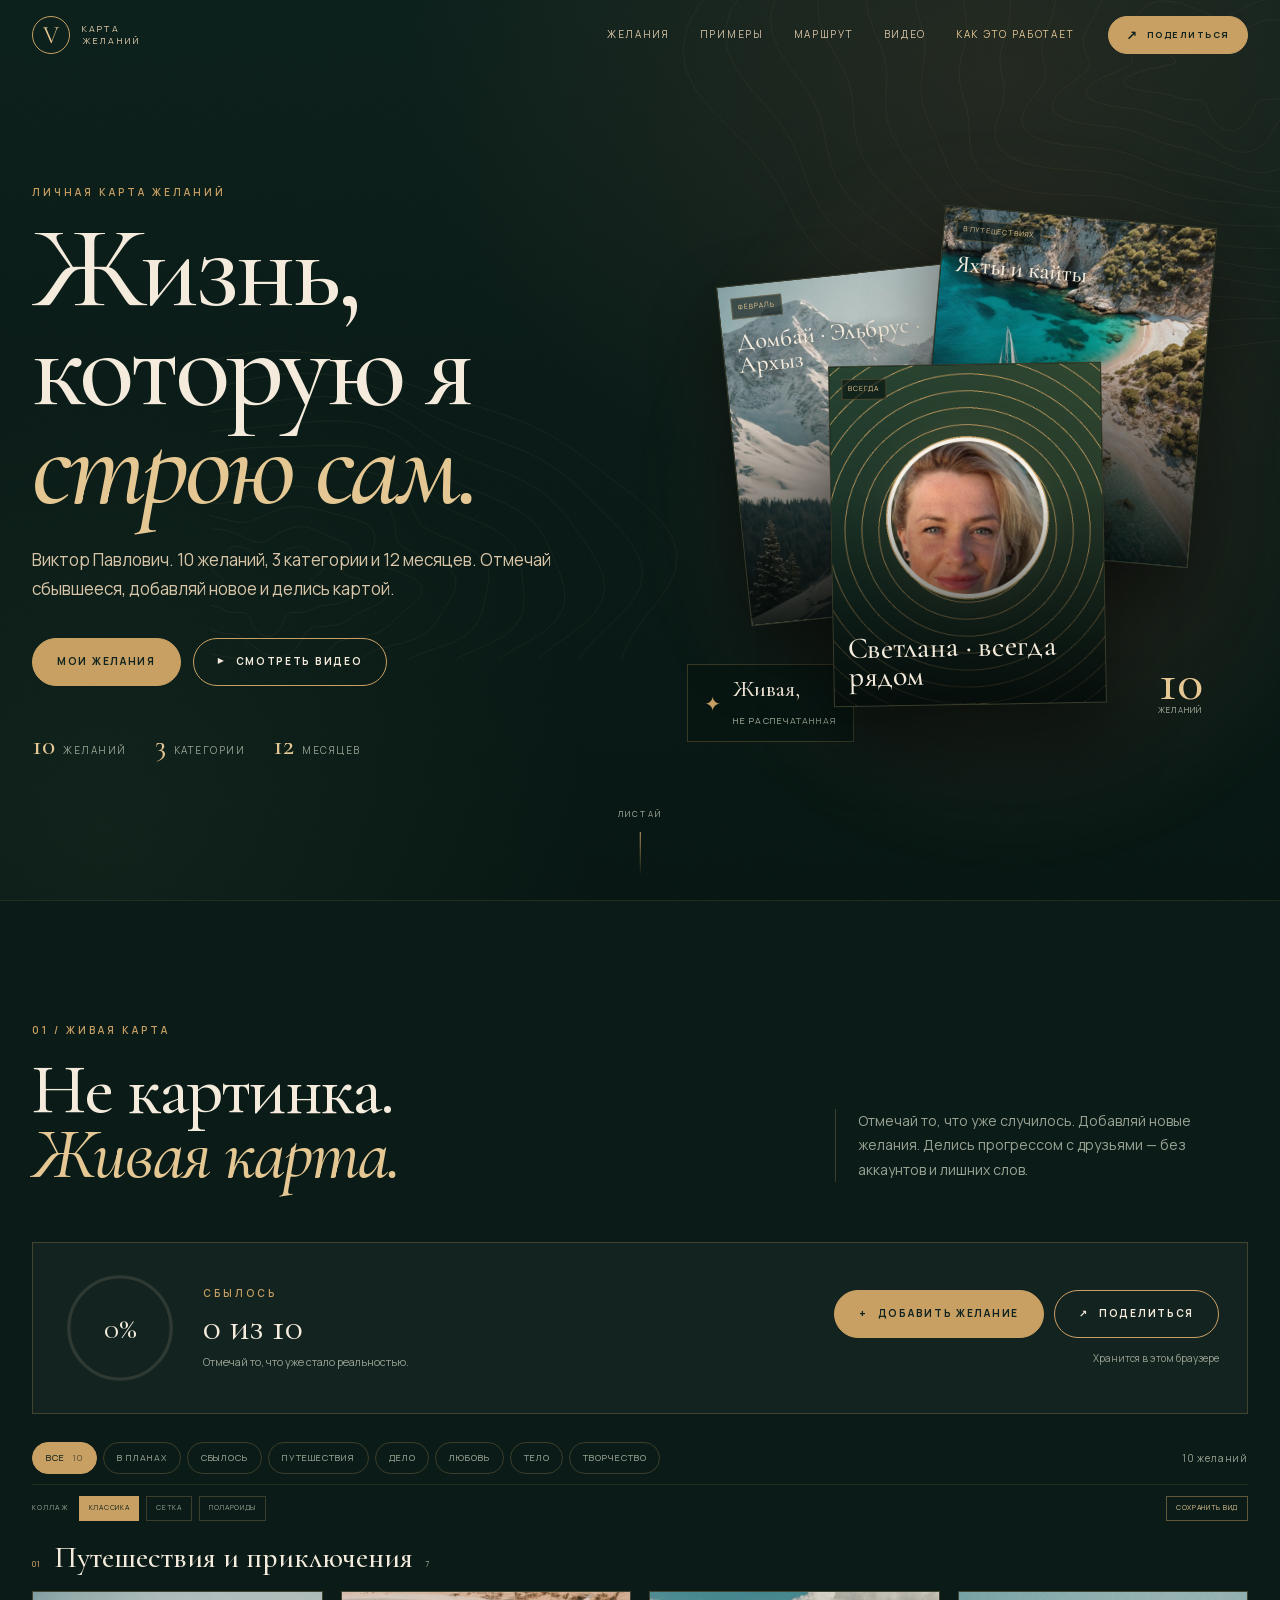
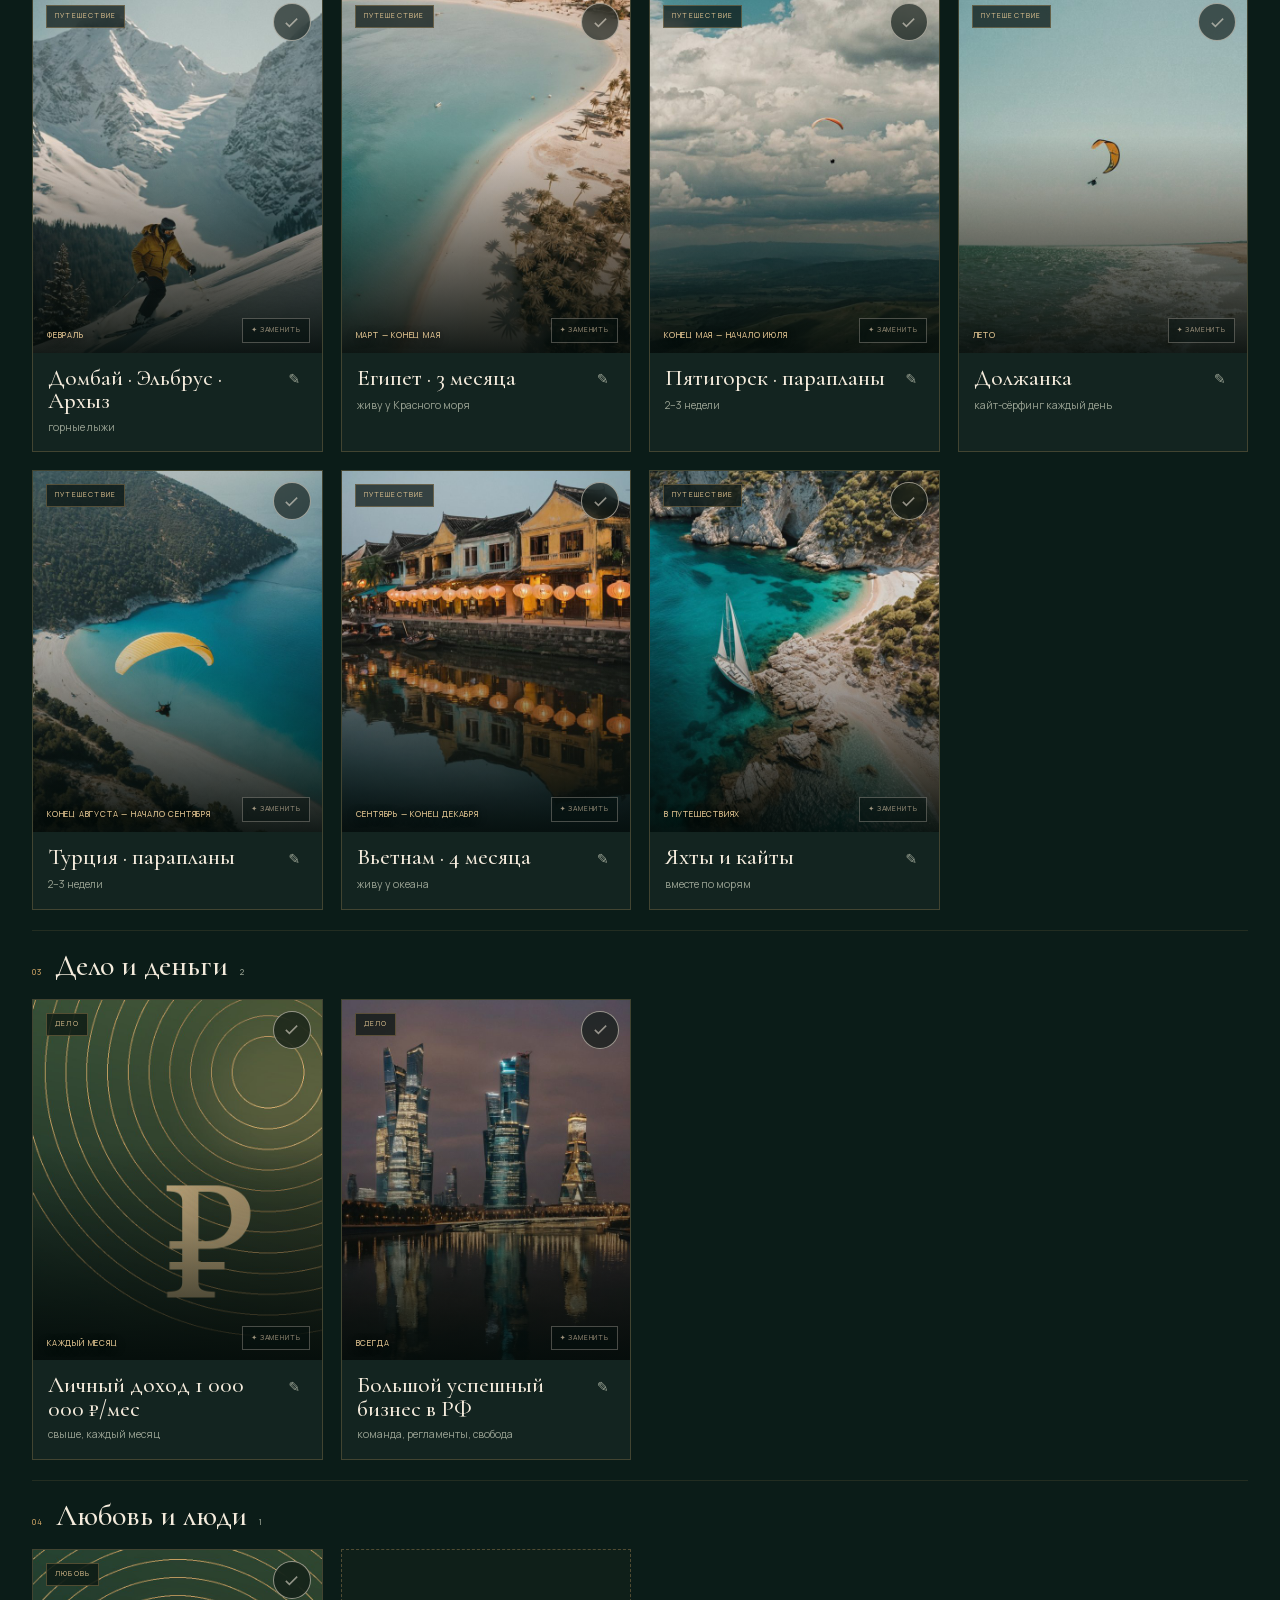
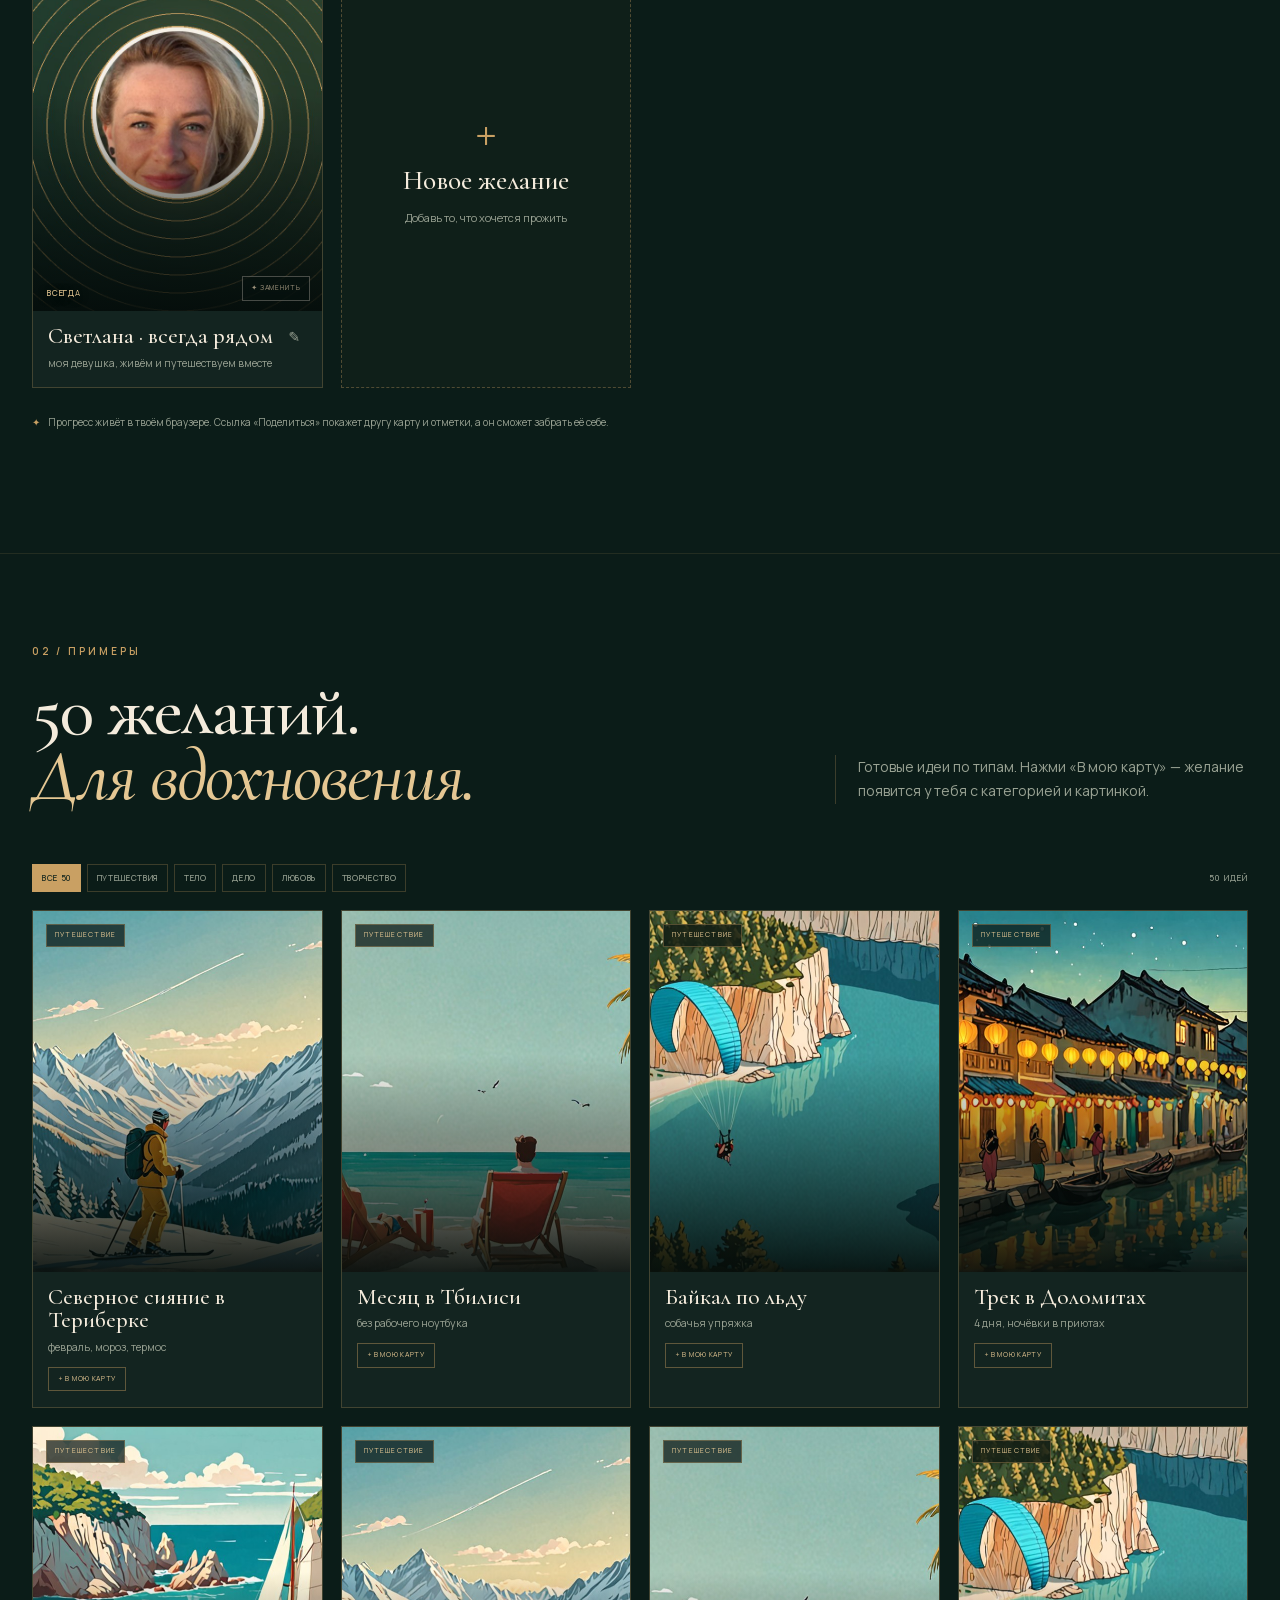
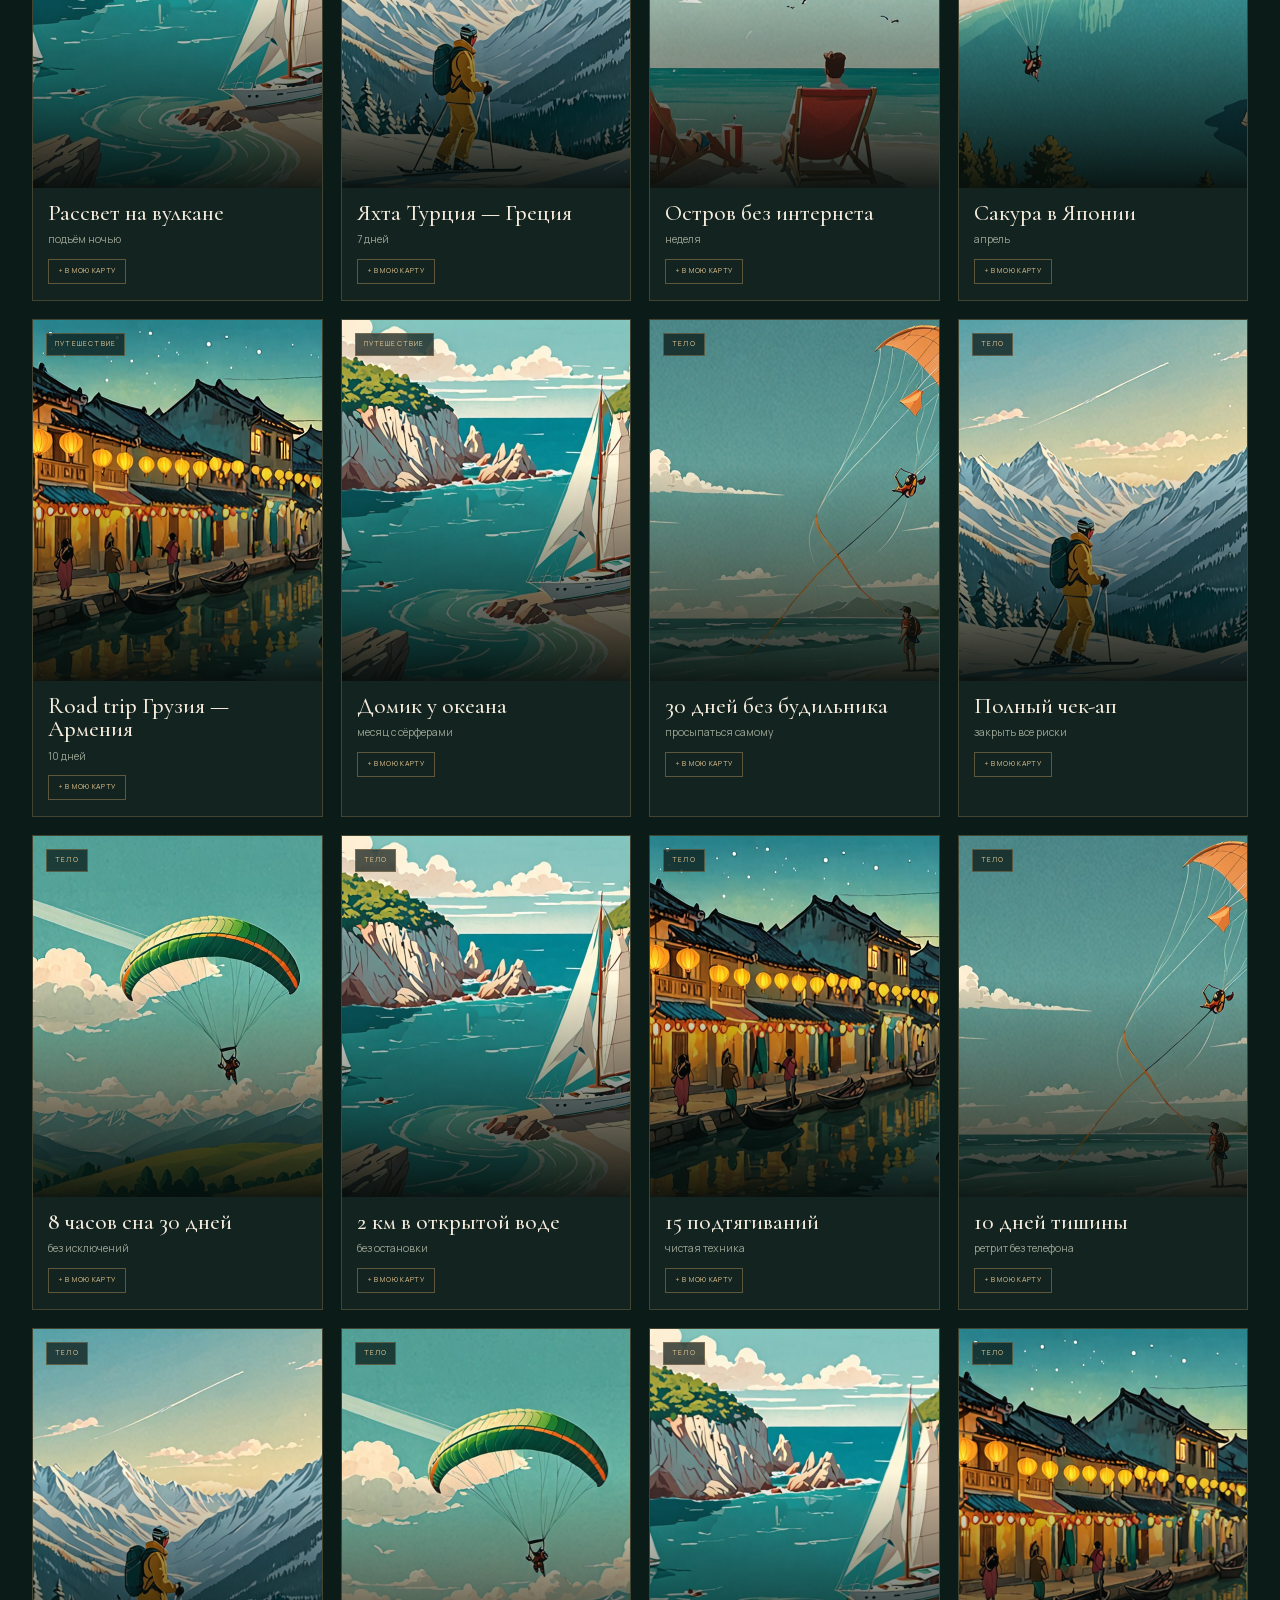
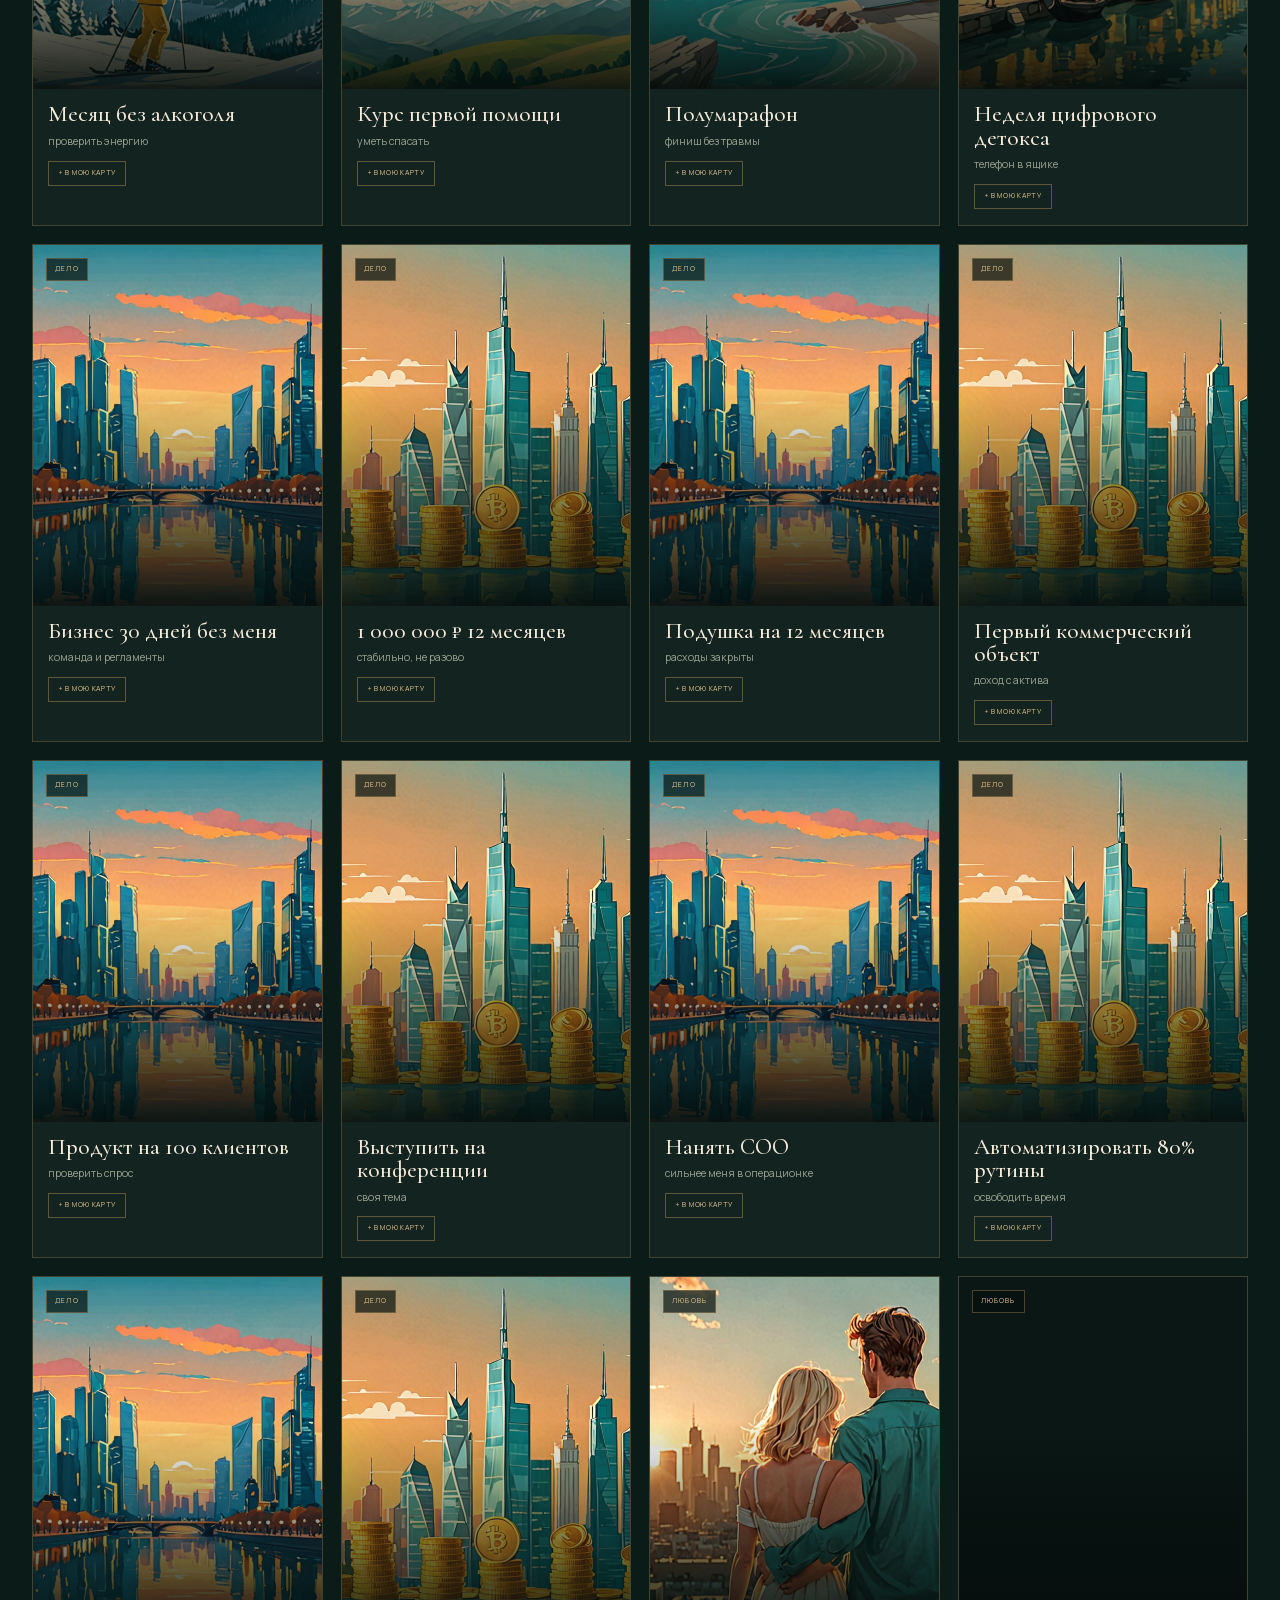
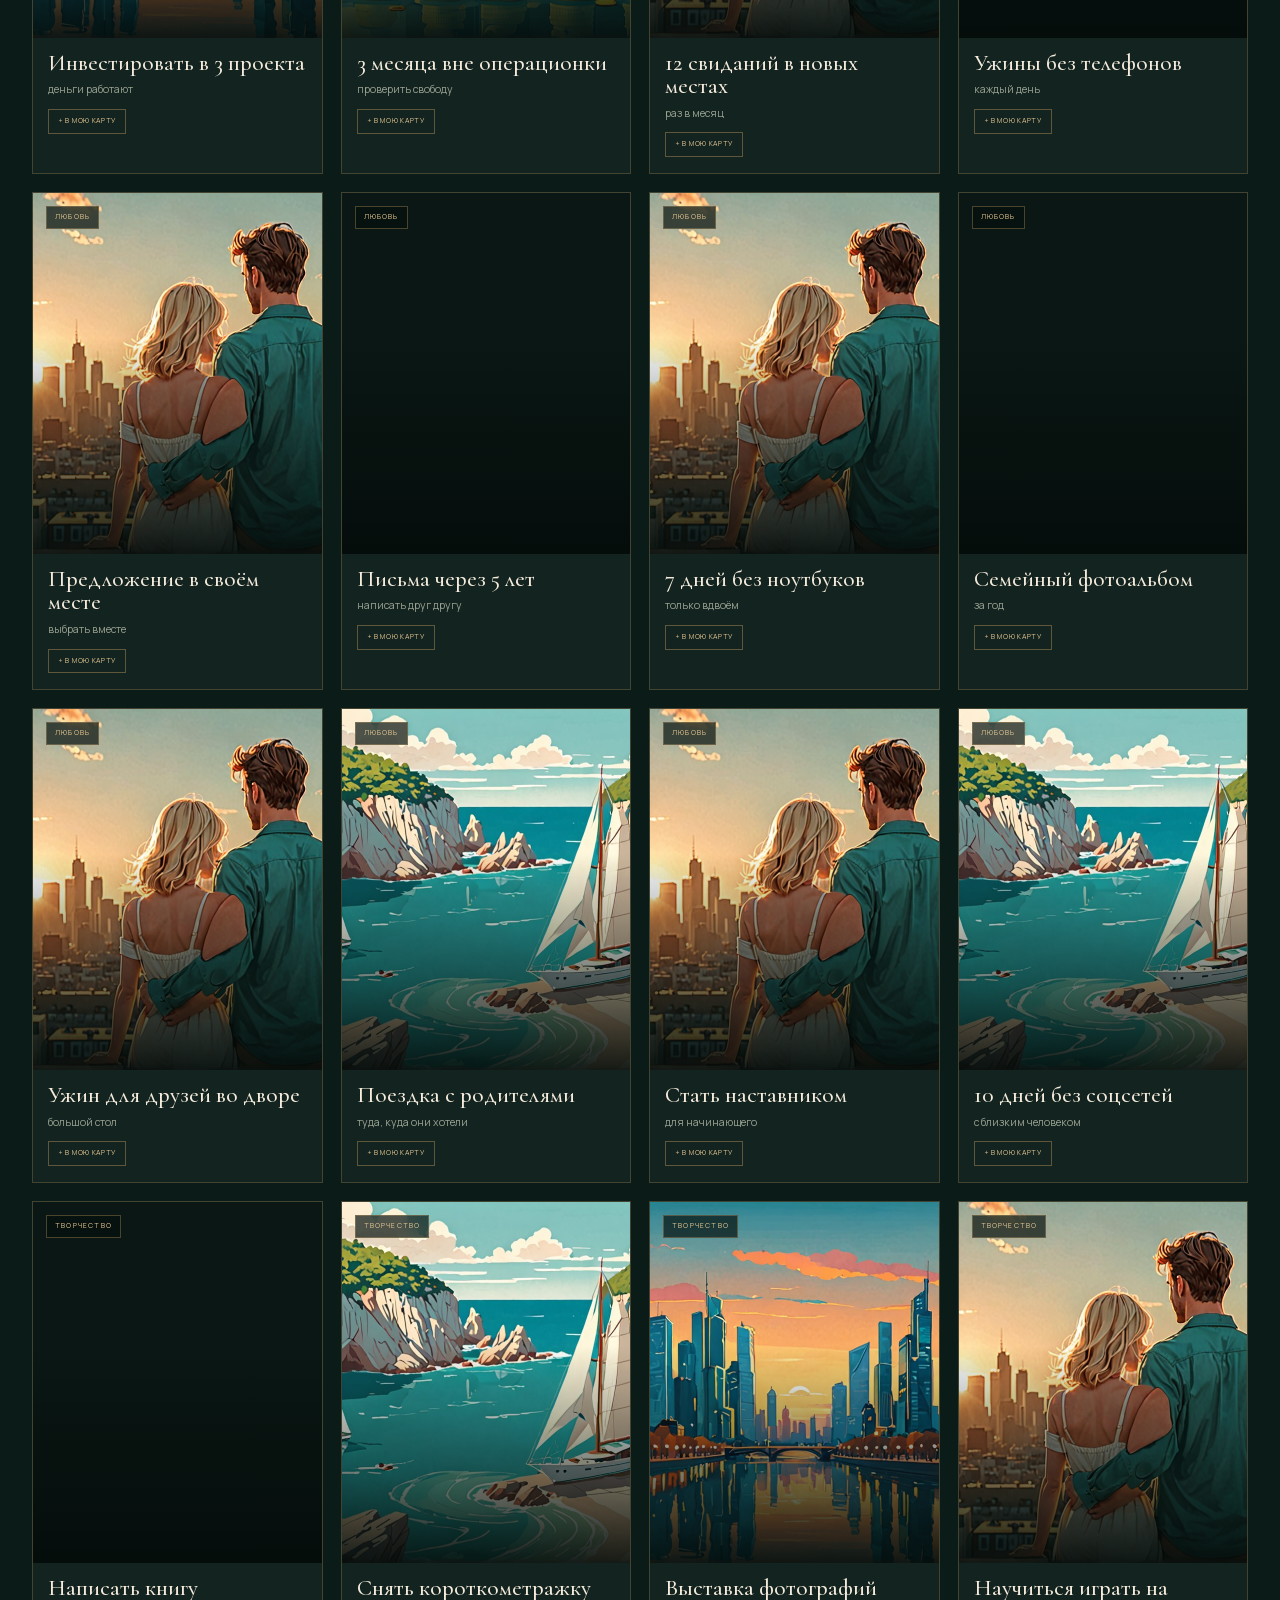
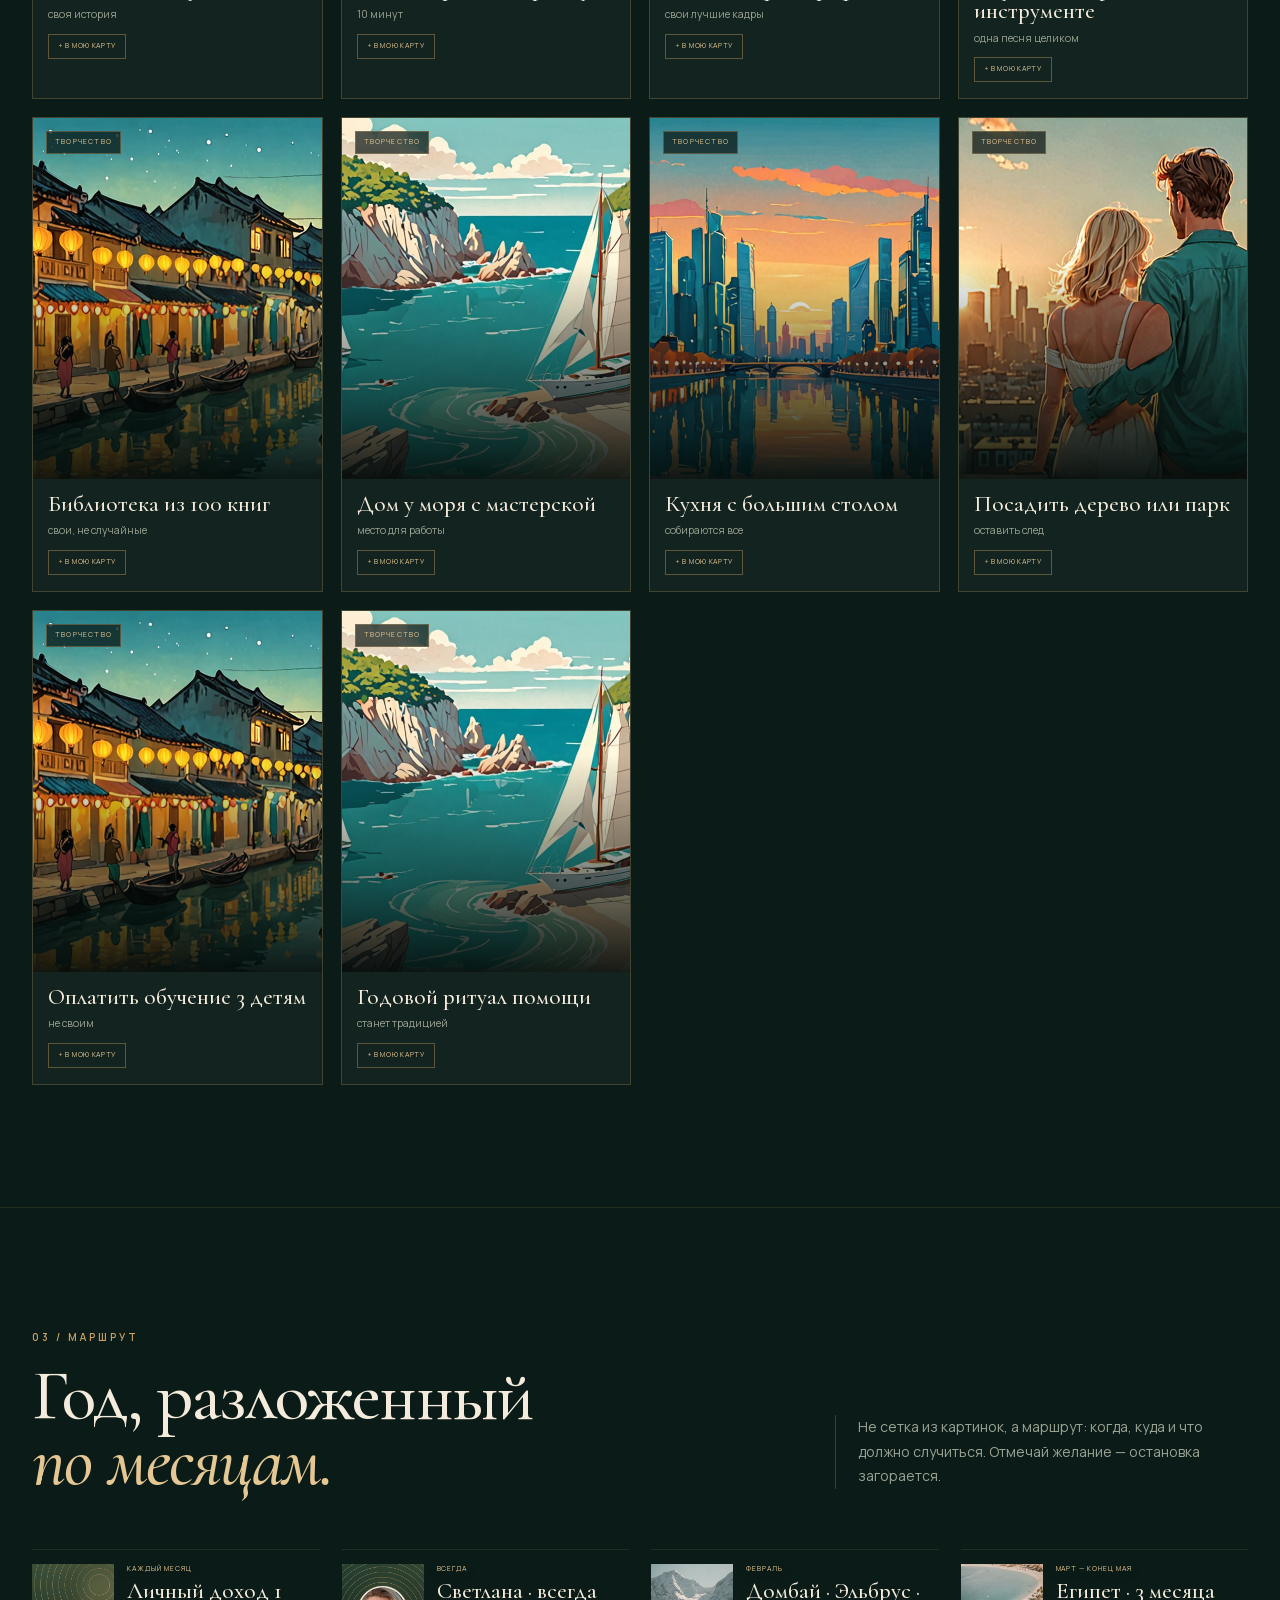
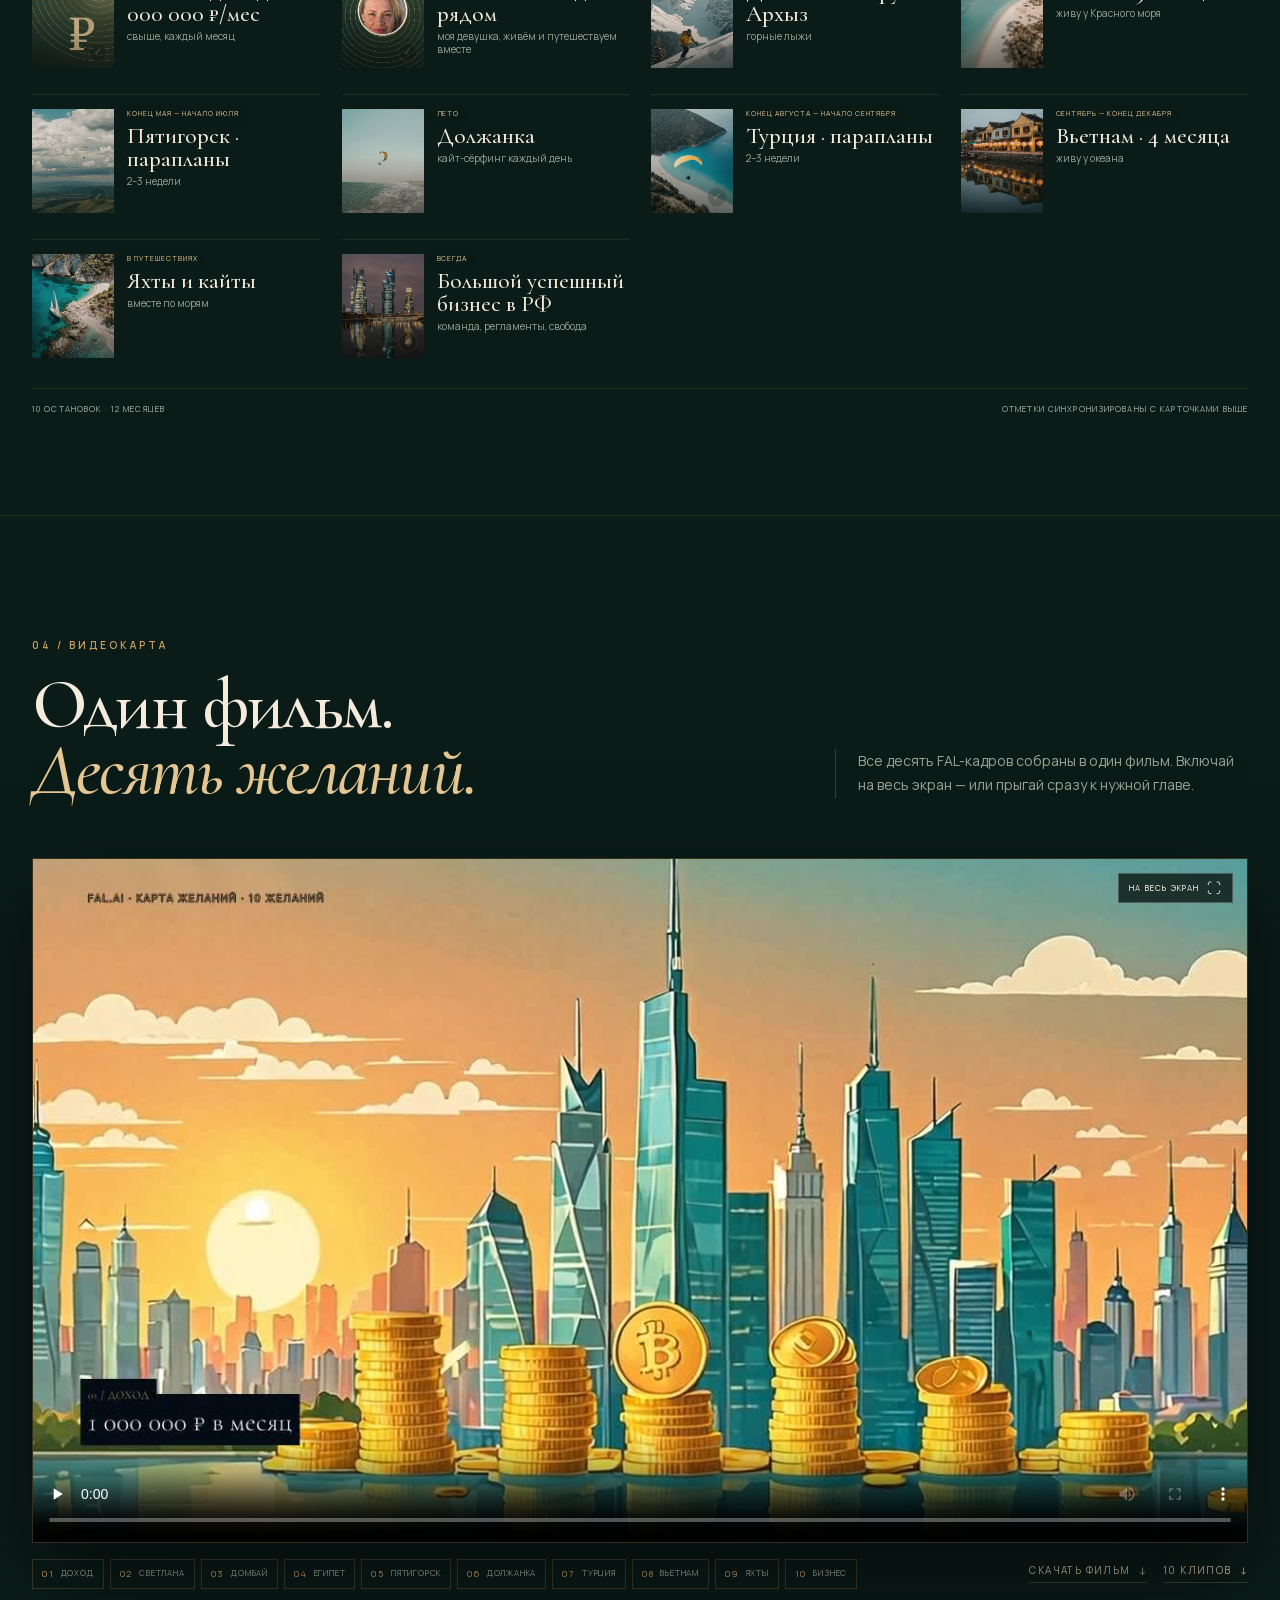
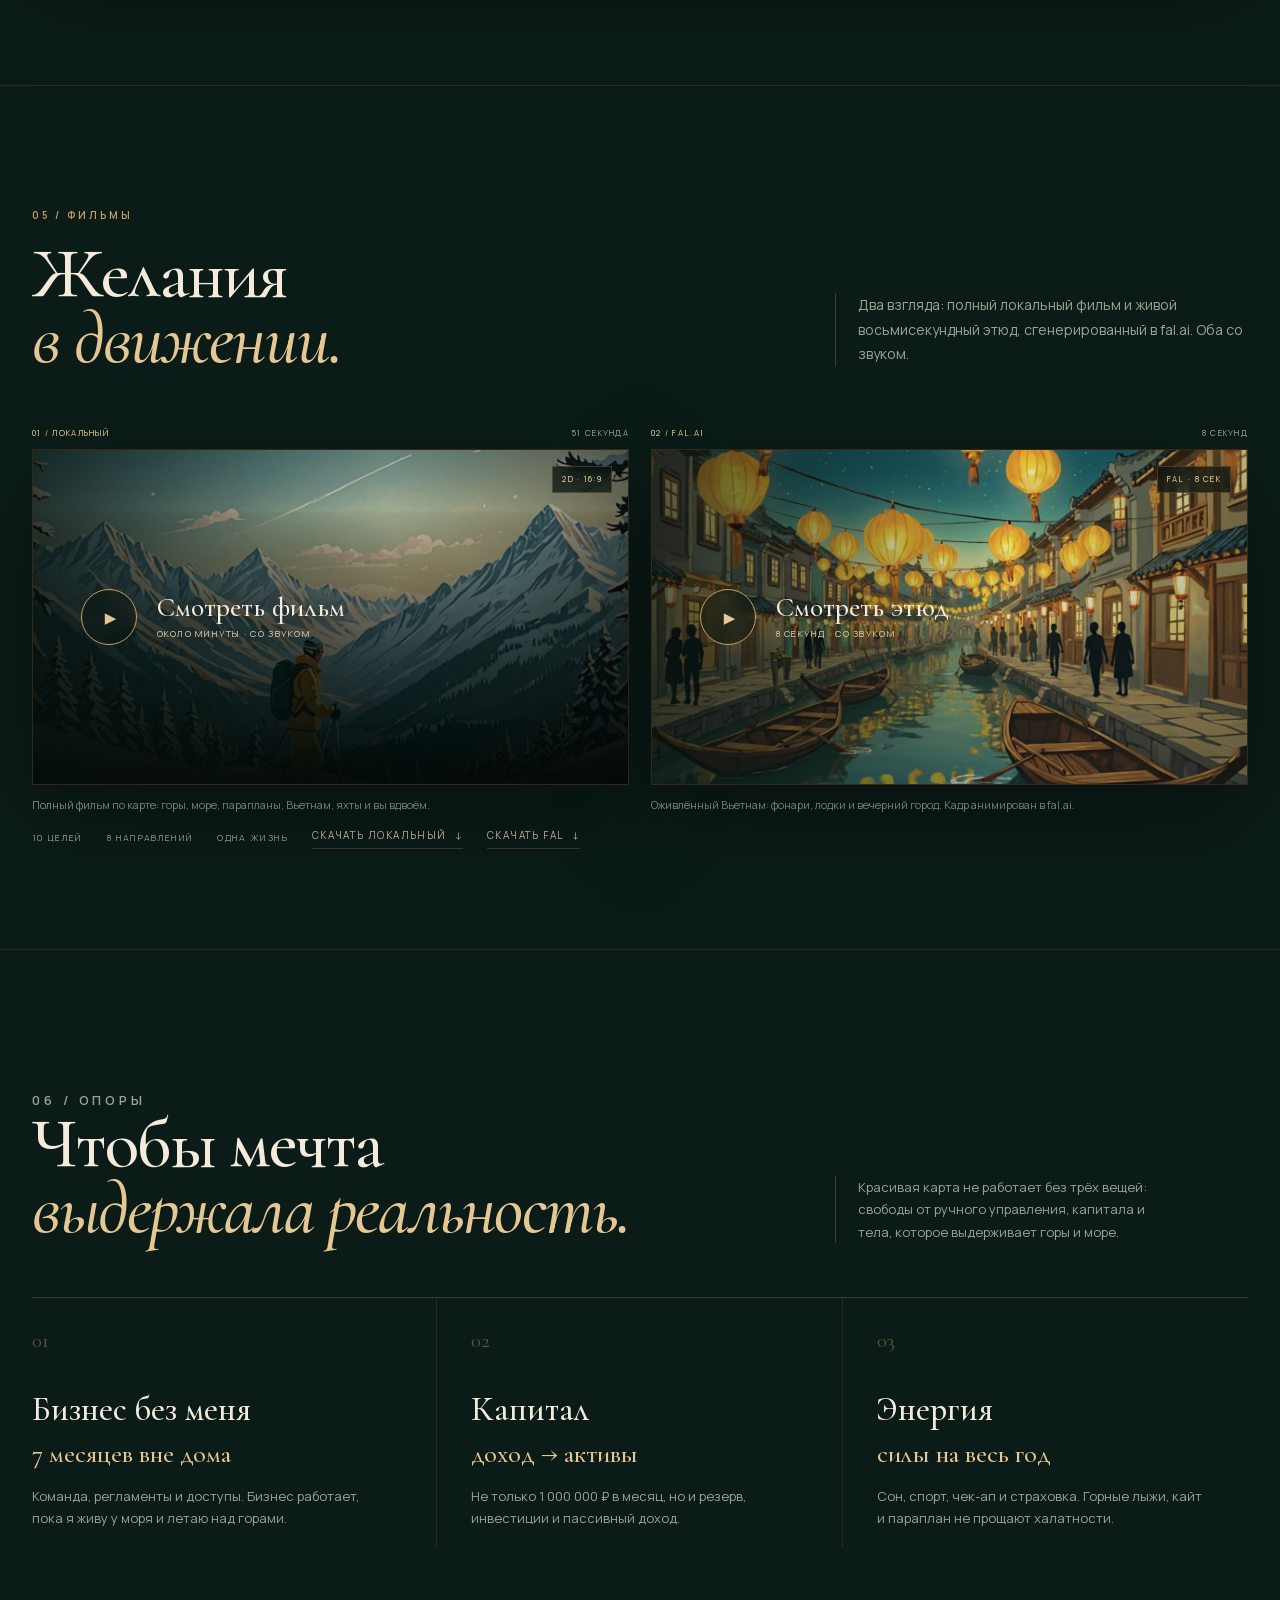
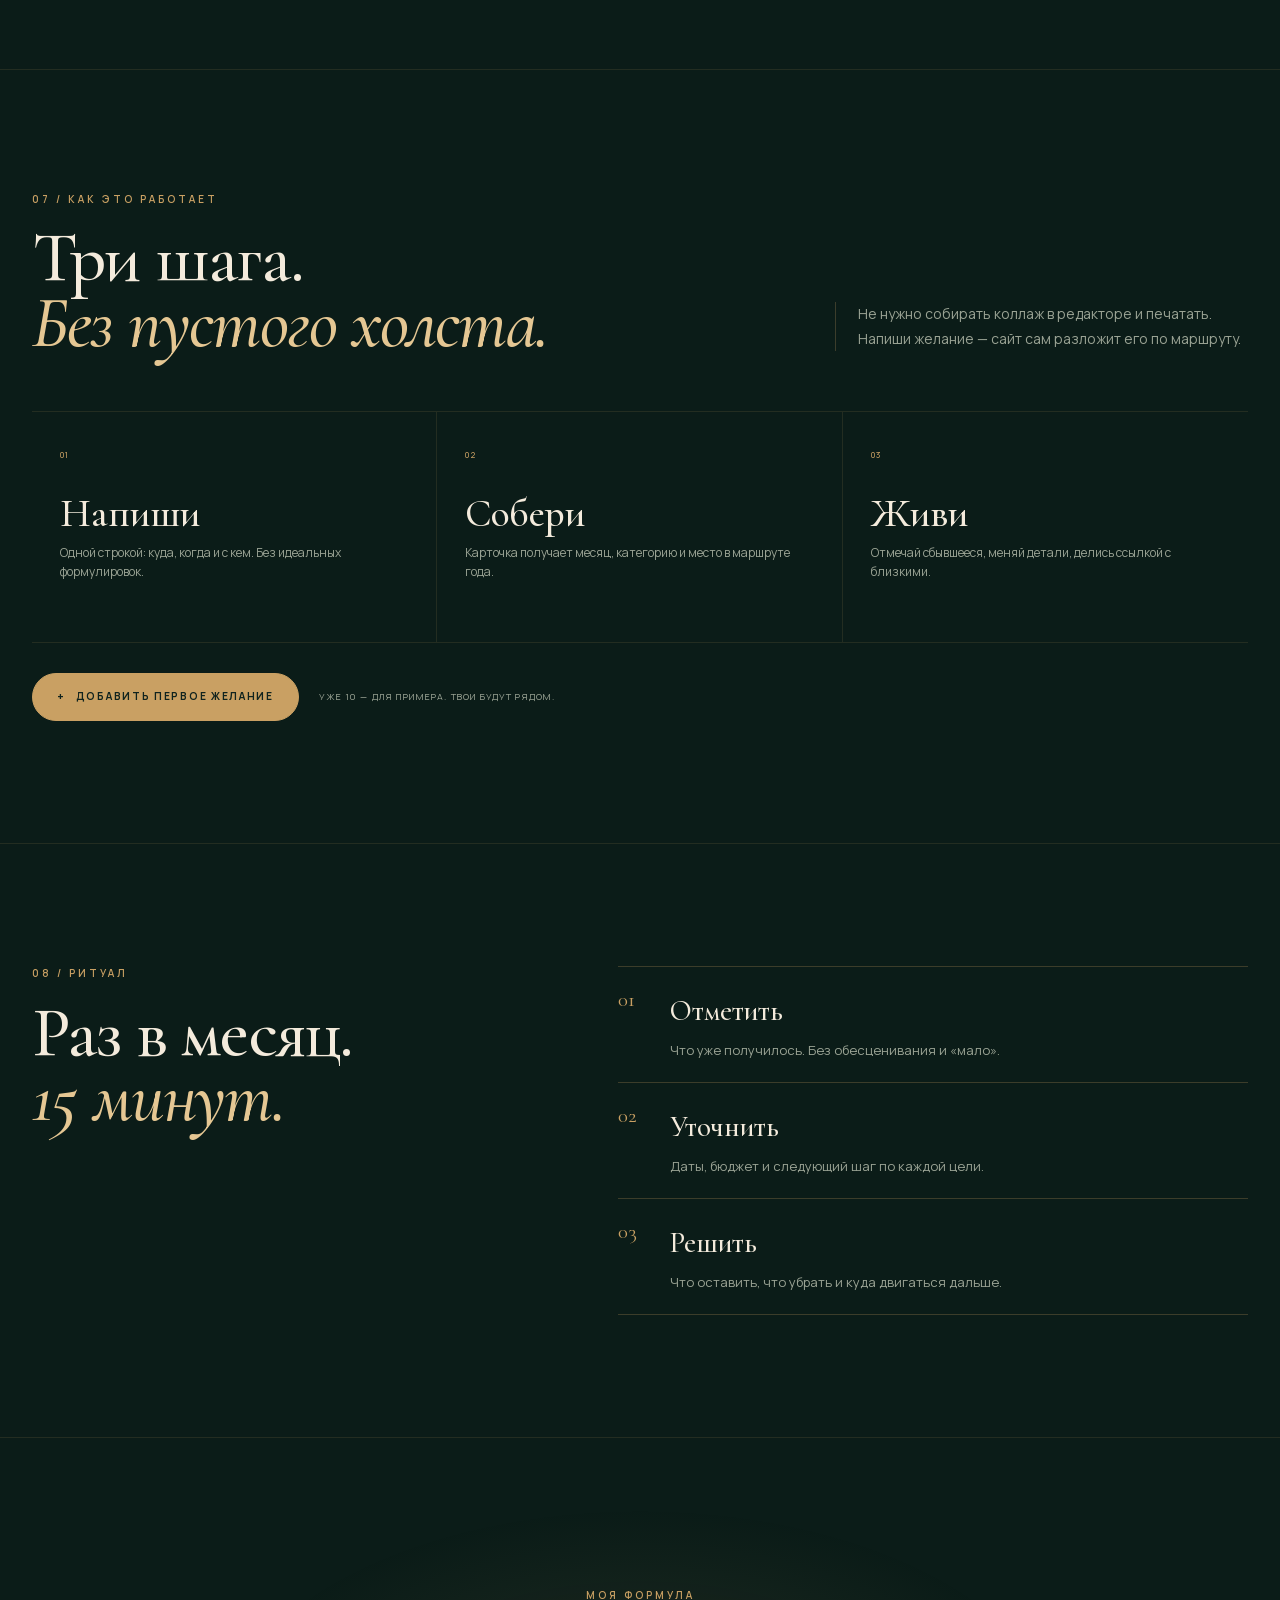
==== index.html @ e4668d4b "Галерея кадров: 1–10 вариантов, выбор и удаление" ====
<!doctype html>
<html lang="ru" class="no-js">
<head>
<meta charset="utf-8">
<meta name="viewport" content="width=device-width, initial-scale=1">
<title>Карта желаний — Виктор Павлович</title>
<meta name="description" content="Живая карта желаний Виктора: отмечай сбывшееся, добавляй новое и делись картой с друзьями.">
<meta name="robots" content="noindex, nofollow">
<meta name="theme-color" content="#0b1c18">
<meta property="og:type" content="website">
<meta property="og:url" content="https://airdriverv-cloud.github.io/wish-map/">
<meta property="og:title" content="Карта желаний — Виктор Павлович">
<meta property="og:description" content="Живая карта желаний: отмечай сбывшееся, добавляй новое, делись с друзьями и смотри мультфильм.">
<meta property="og:image" content="https://airdriverv-cloud.github.io/wish-map/assets/img/og.jpg">
<meta property="og:image:width" content="1200">
<meta property="og:image:height" content="630">
<meta name="twitter:card" content="summary_large_image">
<meta name="twitter:image" content="https://airdriverv-cloud.github.io/wish-map/assets/img/og.jpg">
<link rel="canonical" href="https://airdriverv-cloud.github.io/wish-map/">
<link rel="icon" href="assets/favicon.svg" type="image/svg+xml">
<link rel="preload" href="assets/fonts/CormorantGaramond-Regular.woff2" as="font" type="font/woff2" crossorigin>
<link rel="preload" href="assets/fonts/Manrope-Regular.woff2" as="font" type="font/woff2" crossorigin>
<link rel="stylesheet" href="style.css?v=24">
<link rel="stylesheet" href="app.css?v=35">
<script>document.documentElement.classList.replace('no-js','js');</script>
</head>
<body>
<div class="page-bg" aria-hidden="true"></div>

<header class="site-header" id="header">
  <div class="container header-inner">
    <a class="brand" href="#top" aria-label="В начало">
      <span class="brand-mark">V</span>
      <span class="brand-text">Карта<br>желаний</span>
    </a>
    <nav class="nav" id="nav" aria-label="Основная навигация">
      <a href="#wishes">Желания</a>
      <a href="#examples">Примеры</a>
      <a href="#route">Маршрут</a>
      <a href="#video-map">Видео</a>
      <a href="#how">Как это работает</a>
    </nav>
    <div class="header-actions">
      <button class="btn btn-small btn-share" id="shareTop" type="button">
        <span class="share-icon" aria-hidden="true">↗</span> <span class="share-label">Поделиться</span>
      </button>
      <button class="menu-toggle" type="button" aria-label="Открыть меню" aria-expanded="false" aria-controls="nav">
        <span></span><span></span>
      </button>
    </div>
  </div>
</header>

<main>
  <section class="hero" id="top">
    <div class="hero-glow" aria-hidden="true"></div>
    <div class="container hero-grid">
      <div class="hero-copy">
        <p class="eyebrow reveal">Личная карта желаний</p>
        <h1 class="reveal">Жизнь,<br>которую я<br><em>строю сам.</em></h1>
        <p class="lead reveal">Виктор Павлович. <span id="heroLead">10 желаний, 4 категории и 12 месяцев.</span> Отмечай сбывшееся, добавляй новое и делись картой.</p>
        <div class="hero-actions reveal">
          <a class="btn" href="#wishes">Мои желания</a>
          <a class="btn btn-ghost" href="#video-map"><span class="play-glyph" aria-hidden="true">▶</span> Смотреть видео</a>
        </div>
        <div class="hero-stats reveal" aria-label="Коротко о карте">
          <span><b id="heroWishCount">10</b> желаний</span>
          <span><b id="heroCategoryCount">4</b> <span id="heroCategoryLabel">категории</span></span>
          <span><b>12</b> месяцев</span>
        </div>
      </div>

      <div class="hero-art reveal">
        <div class="wish-deck" aria-label="Три желания из живой карты">
          <article class="deck-card deck-card-a">
            <img id="deckImg1" src="assets/img/card-01.jpg" width="640" height="800" alt="Домбай" fetchpriority="high">
            <span class="deck-month" id="deckMonth1">Февраль</span>
            <h3 id="deckTitle1">Домбай</h3>
          </article>
          <article class="deck-card deck-card-b">
            <img id="deckImg2" src="assets/img/card-07.jpg" width="640" height="800" alt="Яхты и кайты" loading="lazy">
            <span class="deck-month" id="deckMonth2">Лето</span>
            <h3 id="deckTitle2">Яхты</h3>
          </article>
          <article class="deck-card deck-card-c">
            <img id="deckImg3" src="assets/img/love.jpg" width="640" height="800" alt="Светлана" loading="lazy">
            <span class="deck-month" id="deckMonth3">Всегда</span>
            <h3 id="deckTitle3">Светлана</h3>
          </article>
          <span class="deck-count"><b id="deckCount">10</b> желаний</span>
        </div>
        <div class="hero-note">
          <span class="hero-note-star" aria-hidden="true">✦</span>
          <p><b>Живая,</b><br>не распечатанная</p>
        </div>
      </div>
    </div>
    <a class="scroll-cue" href="#wishes"><span>Листай</span><i aria-hidden="true"></i></a>
  </section>

  <section class="section wishes-section" id="wishes">
    <div class="container">
      <div class="section-head">
        <div>
          <p class="eyebrow reveal">01 / Живая карта</p>
          <h2 class="reveal">Не картинка.<br><em>Живая карта.</em></h2>
        </div>
        <p class="section-note reveal">Отмечай то, что уже случилось. Добавляй новые желания. Делись прогрессом с друзьями — без аккаунтов и лишних слов.</p>
      </div>

      <div class="wish-dashboard reveal">
        <div class="progress-card" id="progressCard">
          <div class="progress-ring" aria-hidden="true">
            <svg viewBox="0 0 120 120">
              <circle class="ring-track" cx="60" cy="60" r="52"></circle>
              <circle class="ring-fill" id="ringFill" cx="60" cy="60" r="52"></circle>
            </svg>
            <span id="progressPct">0%</span>
          </div>
          <div class="progress-copy">
            <p class="eyebrow">Сбылось</p>
            <p class="progress-count"><span id="progressText">0 из 10</span></p>
            <p class="progress-sub" id="progressSub">Отмечай то, что уже стало реальностью.</p>
          </div>
        </div>
        <div class="wish-dashboard-actions">
          <button class="btn" id="openAddWish" type="button"><span aria-hidden="true">+</span> Добавить желание</button>
          <button class="btn btn-ghost" id="shareWishes" type="button"><span aria-hidden="true">↗</span> Поделиться</button>
          <p class="micro">Хранится в этом браузере</p>
        </div>
      </div>

      <div class="wish-toolbar reveal">
        <div class="filters" role="group" aria-label="Фильтр желаний">
          <button class="filter is-active" type="button" data-filter="all">Все <span id="countAll">10</span></button>
          <button class="filter" type="button" data-filter="planned">В планах</button>
          <button class="filter" type="button" data-filter="done">Сбылось</button>
          <button class="filter" type="button" data-filter="travel">Путешествия</button>
          <button class="filter" type="button" data-filter="business">Дело</button>
          <button class="filter" type="button" data-filter="love">Любовь</button>
          <button class="filter" type="button" data-filter="body">Тело</button>
          <button class="filter" type="button" data-filter="creativity">Творчество</button>
        </div>
        <p class="wish-count" id="wishCount">10 желаний</p>
      </div>

      <div class="collage-quick reveal" aria-label="Вариант коллажа">
        <span class="collage-quick-label">Коллаж</span>
        <button class="collage-quick-tab is-active" type="button" data-collage-layout="mosaic" aria-pressed="true">Классика</button>
        <button class="collage-quick-tab" type="button" data-collage-layout="grid" aria-pressed="false">Сетка</button>
        <button class="collage-quick-tab" type="button" data-collage-layout="polaroid" aria-pressed="false">Полароиды</button>
        <button class="collage-save" id="saveCollageView" type="button">Сохранить вид</button>
      </div>

      <div class="wish-grid" id="wishGrid" aria-live="polite"></div>
      <div class="wish-empty" id="wishEmpty" hidden>
        <p>Здесь пока пусто. Добавь желание, которое хочется прожить.</p>
        <button class="btn" type="button" data-add-wish>Добавить желание</button>
      </div>

      <p class="wish-footnote">Прогресс живёт в твоём браузере. Ссылка «Поделиться» покажет другу карту и отметки, а он сможет забрать её себе.</p>
    </div>
  </section>

  <section class="section examples-section" id="examples">
    <div class="container">
      <div class="section-head">
        <div>
          <p class="eyebrow reveal">02 / Примеры</p>
          <h2 class="reveal">50 желаний.<br><em>Для вдохновения.</em></h2>
        </div>
        <p class="section-note reveal">Готовые идеи по типам. Нажми «В мою карту» — желание появится у тебя с категорией и картинкой.</p>
      </div>

      <div class="example-toolbar reveal">
        <div class="example-filters" role="group" aria-label="Тип примеров">
          <button class="example-filter is-active" type="button" data-example-filter="all">Все <span>50</span></button>
          <button class="example-filter" type="button" data-example-filter="travel">Путешествия</button>
          <button class="example-filter" type="button" data-example-filter="body">Тело</button>
          <button class="example-filter" type="button" data-example-filter="business">Дело</button>
          <button class="example-filter" type="button" data-example-filter="love">Любовь</button>
          <button class="example-filter" type="button" data-example-filter="creativity">Творчество</button>
        </div>
        <span class="example-count" id="exampleCount">50 идей</span>
      </div>

      <div class="wish-grid examples-grid is-mosaic" id="examplesGrid" aria-live="polite"></div>
    </div>
  </section>

  <section class="section route-section" id="route">
    <div class="container">
      <div class="section-head">
        <div>
          <p class="eyebrow reveal">03 / Маршрут</p>
          <h2 class="reveal">Год, разложенный<br><em>по месяцам.</em></h2>
        </div>
        <p class="section-note reveal">Не сетка из картинок, а маршрут: когда, куда и что должно случиться. Отмечай желание — остановка загорается.</p>
      </div>

      <div class="route-track reveal" id="routeTrack"></div>

      <div class="route-foot reveal">
        <span id="routeCount">10 остановок · 12 месяцев</span>
        <span>Отметки синхронизированы с карточками выше</span>
      </div>
    </div>
  </section>

  <section class="section video-map-section" id="video-map">
    <div class="container">
      <div class="section-head">
        <div>
          <p class="eyebrow reveal">04 / Видеокарта</p>
          <h2 class="reveal">Один фильм.<br><em>Десять желаний.</em></h2>
        </div>
        <p class="section-note reveal">Все десять FAL-кадров собраны в один фильм. Включай на весь экран — или прыгай сразу к нужной главе.</p>
      </div>

      <div class="fal-film reveal">
        <video id="falFilmVideo" poster="assets/img/fal-film-poster.jpg" controls playsinline preload="none">
          <source src="assets/video/fal-wish-map.mp4?v=2" type="video/mp4">
          Ваш браузер не поддерживает видео.
        </video>
        <button class="fal-expand" id="falExpand" type="button">На весь экран <span aria-hidden="true">⛶</span></button>
      </div>

      <div class="fal-film-bar reveal">
        <div class="fal-chapters" aria-label="Главы фильма">
          <button class="fal-chapter" type="button" data-start="0" aria-label="Глава 01: Доход"><span>01</span>Доход</button>
          <button class="fal-chapter" type="button" data-start="4.5" aria-label="Глава 02: Светлана"><span>02</span>Светлана</button>
          <button class="fal-chapter" type="button" data-start="9" aria-label="Глава 03: Домбай"><span>03</span>Домбай</button>
          <button class="fal-chapter" type="button" data-start="13.5" aria-label="Глава 04: Египет"><span>04</span>Египет</button>
          <button class="fal-chapter" type="button" data-start="18" aria-label="Глава 05: Пятигорск"><span>05</span>Пятигорск</button>
          <button class="fal-chapter" type="button" data-start="22.5" aria-label="Глава 06: Должанка"><span>06</span>Должанка</button>
          <button class="fal-chapter" type="button" data-start="27" aria-label="Глава 07: Турция"><span>07</span>Турция</button>
          <button class="fal-chapter" type="button" data-start="31.5" aria-label="Глава 08: Вьетнам"><span>08</span>Вьетнам</button>
          <button class="fal-chapter" type="button" data-start="36" aria-label="Глава 09: Яхты"><span>09</span>Яхты</button>
          <button class="fal-chapter" type="button" data-start="40.5" aria-label="Глава 10: Бизнес"><span>10</span>Бизнес</button>
        </div>
        <div class="fal-film-links">
          <a class="text-link" href="assets/video/fal-wish-map.mp4?v=2" download>Скачать фильм <span aria-hidden="true">↓</span></a>
          <a class="text-link" href="assets/video/fal-clips.zip" download>10 клипов <span aria-hidden="true">↓</span></a>
        </div>
      </div>
    </div>
  </section>

  <section class="section video-section" id="video">
    <div class="container">
      <div class="section-head">
        <div>
          <p class="eyebrow reveal">05 / Фильмы</p>
          <h2 class="reveal">Желания<br><em>в движении.</em></h2>
        </div>
        <p class="section-note reveal">Два взгляда: полный локальный фильм и живой восьмисекундный этюд, сгенерированный в fal.ai. Оба со звуком.</p>
      </div>

      <div class="video-grid">
        <article class="video-card reveal">
          <div class="video-label"><span>01 / Локальный</span><span>51 секунда</span></div>
          <div class="video-shell" id="videoShell">
            <video id="wishVideo" poster="assets/img/video-poster-local.jpg" playsinline preload="none">
              <source src="assets/video/wish-map.mp4?v=2" type="video/mp4">
              Ваш браузер не поддерживает видео.
            </video>
            <button class="video-play" id="videoPlay" type="button" aria-label="Смотреть мультфильм">
              <span class="video-play-icon" aria-hidden="true">▶</span>
              <span><b>Смотреть фильм</b><small>около минуты · со звуком</small></span>
            </button>
            <span class="video-badge">2D · 16:9</span>
          </div>
          <p class="video-caption">Полный фильм по карте: горы, море, парапланы, Вьетнам, яхты и вы вдвоём.</p>
        </article>

        <article class="video-card reveal">
          <div class="video-label"><span>02 / FAL.AI</span><span>8 секунд</span></div>
          <div class="video-shell" id="falShell">
            <video id="falVideo" poster="assets/img/fal-poster.jpg" playsinline preload="none">
              <source src="assets/video/fal-vietnam.mp4?v=2" type="video/mp4">
              Ваш браузер не поддерживает видео.
            </video>
            <button class="video-play" id="falPlay" type="button" aria-label="Смотреть FAL-этюд">
              <span class="video-play-icon" aria-hidden="true">▶</span>
              <span><b>Смотреть этюд</b><small>8 секунд · со звуком</small></span>
            </button>
            <span class="video-badge">FAL · 8 сек</span>
          </div>
          <p class="video-caption">Оживлённый Вьетнам: фонари, лодки и вечерний город. Кадр анимирован в fal.ai.</p>
        </article>
      </div>

      <div class="video-meta reveal">
        <span>10 целей</span><span>8 направлений</span><span>одна жизнь</span>
        <a class="text-link" href="assets/video/wish-map.mp4?v=2" download>Скачать локальный <span aria-hidden="true">↓</span></a>
        <a class="text-link" href="assets/video/fal-vietnam.mp4?v=2" download>Скачать FAL <span aria-hidden="true">↓</span></a>
      </div>
    </div>
  </section>

  <section class="section foundation" id="foundation">
    <div class="container">
      <div class="section-head">
        <div>
          <p class="eyebrow reveal">06 / Опоры</p>
          <h2 class="reveal">Чтобы мечта<br><em>выдержала реальность.</em></h2>
        </div>
        <p class="section-note reveal">Красивая карта не работает без трёх вещей: свободы от ручного управления, капитала и тела, которое выдерживает горы и море.</p>
      </div>

      <div class="foundation-grid">
        <article class="foundation-card reveal">
          <span class="foundation-num">01</span>
          <h3>Бизнес без меня</h3>
          <strong>7 месяцев вне дома</strong>
          <p>Команда, регламенты и доступы. Бизнес работает, пока я живу у моря и летаю над горами.</p>
        </article>
        <article class="foundation-card reveal">
          <span class="foundation-num">02</span>
          <h3>Капитал</h3>
          <strong>доход → активы</strong>
          <p>Не только 1 000 000 ₽ в месяц, но и резерв, инвестиции и пассивный доход.</p>
        </article>
        <article class="foundation-card reveal">
          <span class="foundation-num">03</span>
          <h3>Энергия</h3>
          <strong>силы на весь год</strong>
          <p>Сон, спорт, чек-ап и страховка. Горные лыжи, кайт и параплан не прощают халатности.</p>
        </article>
      </div>
    </div>
  </section>

  <section class="section how-section" id="how">
    <div class="container">
      <div class="section-head">
        <div>
          <p class="eyebrow reveal">07 / Как это работает</p>
          <h2 class="reveal">Три шага.<br><em>Без пустого холста.</em></h2>
        </div>
        <p class="section-note reveal">Не нужно собирать коллаж в редакторе и печатать. Напиши желание — сайт сам разложит его по маршруту.</p>
      </div>

      <div class="how-grid">
        <article class="how-card reveal">
          <span>01</span>
          <h3>Напиши</h3>
          <p>Одной строкой: куда, когда и с кем. Без идеальных формулировок.</p>
        </article>
        <article class="how-card reveal">
          <span>02</span>
          <h3>Собери</h3>
          <p>Карточка получает месяц, категорию и место в маршруте года.</p>
        </article>
        <article class="how-card reveal">
          <span>03</span>
          <h3>Живи</h3>
          <p>Отмечай сбывшееся, меняй детали, делись ссылкой с близкими.</p>
        </article>
      </div>

      <div class="how-cta reveal">
        <button class="btn" type="button" data-add-wish><span aria-hidden="true">+</span> Добавить первое желание</button>
        <span>Уже 10 — для примера. Твои будут рядом.</span>
      </div>
    </div>
  </section>

  <section class="section ritual">
    <div class="container">
      <div class="ritual-grid">
        <div>
          <p class="eyebrow reveal">08 / Ритуал</p>
          <h2 class="reveal">Раз в месяц.<br><em>15 минут.</em></h2>
        </div>
        <ol class="steps">
          <li class="reveal"><span>01</span><div><h3>Отметить</h3><p>Что уже получилось. Без обесценивания и «мало».</p></div></li>
          <li class="reveal"><span>02</span><div><h3>Уточнить</h3><p>Даты, бюджет и следующий шаг по каждой цели.</p></div></li>
          <li class="reveal"><span>03</span><div><h3>Решить</h3><p>Что оставить, что убрать и куда двигаться дальше.</p></div></li>
        </ol>
      </div>
    </div>
  </section>

  <section class="manifesto">
    <div class="container">
      <p class="eyebrow reveal">Моя формула</p>
      <p class="manifesto-text reveal">Я не жду жизнь.<br><em>Я её строю.</em></p>
      <p class="manifesto-sub reveal">Первый шаг — поставить даты в календарь.</p>
      <div class="hero-actions reveal">
        <button class="btn" type="button" data-add-wish>Добавить желание</button>
        <button class="btn btn-ghost" type="button" id="shareManifesto">Поделиться картой</button>
      </div>
    </div>
  </section>
</main>

<footer class="site-footer">
  <div class="container footer-grid">
    <div class="footer-brand">
      <span class="brand-mark">V</span>
      <p>Виктор Павлович<br><span>Светлана</span></p>
    </div>
    <p class="footer-note">Личный проект · 2026<br>Фото — настоящие. Кадры направлений — AI-визуализации.</p>
    <p class="footer-note footer-note-right">Сделано вручную<br>с любовью к дороге</p>
  </div>
</footer>

<div class="share-banner" id="shareBanner" hidden>
  <span>Тебе поделились картой. Это просмотр.</span>
  <button type="button" id="importShared">Забрать себе</button>
</div>

<div class="modal" id="wishModal" aria-hidden="true" hidden>
  <div class="modal-backdrop" data-close-modal></div>
  <div class="modal-panel" role="dialog" aria-modal="true" aria-labelledby="wishModalTitle">
    <button class="modal-close" type="button" data-close-modal aria-label="Закрыть">×</button>
    <p class="eyebrow" id="wishModalKicker">Новое желание</p>
    <h2 id="wishModalTitle">Добавить</h2>
    <form id="wishForm">
      <label class="field">
        <span>Желание</span>
        <input id="wishTitle" name="title" type="text" maxlength="80" required placeholder="Например, увидеть северное сияние">
      </label>
      <label class="field">
        <span>Детали</span>
        <textarea id="wishNote" name="note" maxlength="160" rows="2" placeholder="Что именно должно случиться?"></textarea>
      </label>
      <div class="field-row">
        <label class="field">
          <span>Когда</span>
          <input id="wishMonth" name="month" type="text" maxlength="50" placeholder="Февраль 2027">
        </label>
        <label class="field">
          <span>Категория</span>
          <select id="wishCategory" name="category">
            <option value="travel">Путешествия и приключения</option>
            <option value="body">Тело и энергия</option>
            <option value="business">Дело и деньги</option>
            <option value="love">Любовь и люди</option>
            <option value="creativity">Творчество и смысл</option>
            <option value="dream">Другая мечта</option>
          </select>
        </label>
      </div>
      <div class="modal-actions">
        <button class="text-link danger" type="button" id="deleteWish" hidden>Удалить</button>
        <span class="modal-spacer"></span>
        <button class="btn btn-ghost" type="button" data-close-modal>Отмена</button>
        <button class="btn" type="submit">Сохранить</button>
      </div>
    </form>
  </div>
</div>

<div class="modal" id="imageModal" aria-hidden="true" hidden>
  <div class="modal-backdrop" data-close-modal></div>
  <div class="modal-panel" role="dialog" aria-modal="true" aria-labelledby="imageModalTitle">
    <button class="modal-close" type="button" data-close-modal aria-label="Закрыть">×</button>
    <p class="eyebrow">Новое изображение</p>
    <h2 id="imageModalTitle">Заменить кадр</h2>
    <p class="modal-lead" id="imageWishLabel">Опиши новый кадр — сгенерируем его прямо здесь, без регистрации.</p>
    <p class="image-label">Способ</p>
    <div class="image-methods" role="radiogroup" aria-label="Способ добавления изображения">
      <button class="image-method is-active" type="button" data-image-method="find" role="radio" aria-checked="true" title="Найти готовое фото в интернете">
        <b>Найти</b><small>в интернете</small>
      </button>
      <button class="image-method" type="button" data-image-method="local" role="radio" aria-checked="false" title="Сгенерировать на ноутбуке в ComfyUI">
        <b>Ноут</b><small>ComfyUI</small>
      </button>
      <button class="image-method" type="button" data-image-method="fal" role="radio" aria-checked="false" title="Сгенерировать через FAL по PIN">
        <b>FAL</b><small>PIN 6620</small>
      </button>
    </div>

    <div class="fal-pin" id="falPinPanel" hidden>
      <div class="fal-pin-head">
        <span class="eyebrow">FAL · доступ по PIN</span>
        <p>Введи код, чтобы открыть FAL-генерацию.</p>
      </div>
      <div class="fal-pin-row">
        <input id="falPin" type="password" inputmode="numeric" autocomplete="off" maxlength="4" placeholder="••••" aria-label="PIN-код FAL">
        <button class="btn" type="button" id="unlockFal">Открыть</button>
      </div>
      <p class="micro" id="falPinStatus">PIN нужен для каждой FAL-генерации.</p>
    </div>

    <p class="image-label">Вид</p>
    <div class="image-styles" role="radiogroup" aria-label="Вид изображения">
      <button class="image-style is-active" type="button" data-image-style="cartoon" role="radio" aria-checked="true">
        <b>Мульт</b><small>2D-кадр</small>
      </button>
      <button class="image-style" type="button" data-image-style="realistic" role="radio" aria-checked="false">
        <b>Реалити</b><small>фото</small>
      </button>
      <button class="image-style" type="button" data-image-style="anime" role="radio" aria-checked="false">
        <b>Аниме</b><small>стилизация</small>
      </button>
      <button class="image-style" type="button" data-image-style="watercolor" role="radio" aria-checked="false">
        <b>Акварель</b><small>мягко</small>
      </button>
      <button class="image-style" type="button" data-image-style="neon" role="radio" aria-checked="false">
        <b>Неон</b><small>киберпанк</small>
      </button>
      <button class="image-style" type="button" data-image-style="render3d" role="radio" aria-checked="false">
        <b>3D</b><small>объём</small>
      </button>
    </div>

    <label class="field">
      <span>Что должно быть на кадре?</span>
      <textarea id="imagePrompt" maxlength="500" rows="3" placeholder="Например: пара на яхте в бирюзовой бухте, тёплый закат, без текста"></textarea>
    </label>
    <label class="field">
      <span>Детали (необязательно)</span>
      <input id="imageDetails" type="text" maxlength="120" placeholder="Ракурс, настроение, одежда">
    </label>
    <div class="image-gallery-wrap" id="imageGalleryWrap" hidden>
      <p class="eyebrow">Мои кадры</p>
      <div class="image-gallery" id="imageGallery"></div>
    </div>

    <div class="image-count-row">
      <label class="field">
        <span>Сколько вариантов</span>
        <select id="imageCount">
          <option value="1">1</option><option value="2">2</option><option value="3">3</option>
          <option value="4">4</option><option value="5">5</option><option value="6">6</option>
          <option value="7">7</option><option value="8">8</option><option value="9">9</option>
          <option value="10">10</option>
        </select>
      </label>
      <p class="micro" id="imageCountHint">1–10 кадров. Локальный «Ноут» генерирует их по очереди.</p>
    </div>

    <div class="modal-actions">
      <button class="text-link" type="button" id="copyImageRequest">Скопировать описание</button>
      <span class="modal-spacer"></span>
      <button class="btn btn-ghost" type="button" data-close-modal>Отмена</button>
      <button class="btn" type="button" id="generateImage">Сгенерировать</button>
    </div>
    <p class="micro" id="imageStatus">Без аккаунта. Генерация занимает 10–20 секунд.</p>
  </div>
</div>

<div class="modal" id="shareModal" aria-hidden="true" hidden>
  <div class="modal-backdrop" data-close-modal></div>
  <div class="modal-panel" role="dialog" aria-modal="true" aria-labelledby="shareModalTitle">
    <button class="modal-close" type="button" data-close-modal aria-label="Закрыть">×</button>
    <p class="eyebrow">Поделиться</p>
    <h2 id="shareModalTitle">Показать карту другу</h2>
    <p class="modal-lead">Ссылка покажет твои желания и отметки. Друг сможет посмотреть карту и забрать её себе.</p>
    <label class="field">
      <span>Ссылка</span>
      <input id="shareLink" type="text" readonly>
    </label>
    <div class="modal-actions">
      <button class="btn btn-ghost" type="button" id="nativeShare">Отправить</button>
      <button class="btn" type="button" id="copyShare">Скопировать</button>
    </div>
    <p class="micro">В ссылке нет твоего браузера и лишних данных — только карта и отметки.</p>
  </div>
</div>

<div class="toast" id="toast" role="status" aria-live="polite"></div>
<canvas class="confetti" id="confetti" aria-hidden="true"></canvas>

<script src="script.js?v=38" defer></script>
</body>
</html>
---- style.css ----
[hidden] { display: none !important; }

@font-face {
  font-family: "Cormorant";
  src: url("assets/fonts/CormorantGaramond-Regular.woff2") format("woff2"), url("assets/fonts/CormorantGaramond-Regular.ttf") format("truetype");
  font-weight: 300 700;
  font-style: normal;
  font-display: swap;
}
@font-face {
  font-family: "Cormorant";
  src: url("assets/fonts/CormorantGaramond-Italic.woff2") format("woff2"), url("assets/fonts/CormorantGaramond-Italic.ttf") format("truetype");
  font-weight: 300 700;
  font-style: italic;
  font-display: swap;
}
@font-face {
  font-family: "Manrope";
  src: url("assets/fonts/Manrope-Regular.woff2") format("woff2"), url("assets/fonts/Manrope-Regular.ttf") format("truetype");
  font-weight: 200 800;
  font-style: normal;
  font-display: swap;
}

:root {
  --bg: #0b1c18;
  --bg-soft: #10251f;
  --bg-deep: #07120f;
  --cream: #f4ebdc;
  --sand: #d8c5a8;
  --gold: #c9a063;
  --gold-light: #e5c793;
  --copper: #c26a49;
  --muted: #9aa394;
  --line: rgba(201, 160, 99, 0.26);
  --line-soft: rgba(201, 160, 99, 0.13);
  --panel: rgba(255, 250, 240, 0.035);
  --max: 1240px;
  --ease: cubic-bezier(0.22, 1, 0.36, 1);
}

* { box-sizing: border-box; }
html { scroll-behavior: smooth; scroll-padding-top: 96px; }
body {
  margin: 0;
  background: var(--bg);
  color: var(--cream);
  font-family: "Manrope", system-ui, -apple-system, "Segoe UI", sans-serif;
  font-size: 16px;
  line-height: 1.55;
  -webkit-font-smoothing: antialiased;
  overflow-x: hidden;
}
body.nav-open, body.lightbox-open { overflow: hidden; }
img { display: block; max-width: 100%; }
a { color: inherit; text-decoration: none; }
button, input { font: inherit; }
button { color: inherit; }
::selection { background: var(--gold); color: var(--bg); }

.page-bg {
  position: fixed;
  inset: 0;
  z-index: -2;
  pointer-events: none;
  background:
    radial-gradient(900px 680px at 78% 8%, rgba(194, 106, 73, 0.13), transparent 66%),
    radial-gradient(700px 700px at 8% 92%, rgba(80, 112, 84, 0.12), transparent 70%),
    linear-gradient(180deg, #0d211c 0%, var(--bg) 42%, #081713 100%);
}
.page-bg::before {
  content: "";
  position: absolute;
  inset: 0;
  background: url("assets/topo.svg") right -80px top -60px / 1150px auto no-repeat;
  opacity: 0.5;
}
.page-bg::after {
  content: "";
  position: absolute;
  inset: 0;
  background: url("assets/img/noise.png");
  opacity: 0.055;
  mix-blend-mode: soft-light;
}

.container {
  width: min(var(--max), calc(100% - 64px));
  margin: 0 auto;
}

/* ---------- header ---------- */
.site-header {
  position: fixed;
  inset: 0 0 auto;
  z-index: 50;
  padding: 16px 0;
  border-bottom: 1px solid transparent;
  transition: background 0.35s ease, border-color 0.35s ease, padding 0.35s ease;
}
.site-header.is-scrolled {
  padding: 10px 0;
  background: rgba(8, 22, 18, 0.82);
  border-bottom-color: var(--line-soft);
  -webkit-backdrop-filter: blur(18px);
  backdrop-filter: blur(18px);
}
.header-inner { display: flex; align-items: center; gap: 34px; }
.brand { display: inline-flex; align-items: center; gap: 12px; flex: 0 0 auto; }
.brand-mark {
  width: 38px; height: 38px;
  display: grid; place-items: center;
  border: 1px solid var(--gold);
  border-radius: 50%;
  color: var(--gold-light);
  font-family: "Cormorant", Georgia, serif;
  font-size: 24px;
  line-height: 1;
  padding-top: 2px;
}
.brand-text {
  font-size: 9px;
  line-height: 1.35;
  letter-spacing: 0.24em;
  text-transform: uppercase;
  color: var(--sand);
}
.nav { display: flex; gap: 30px; margin-left: auto; }
.nav a {
  font-size: 10px;
  letter-spacing: 0.17em;
  text-transform: uppercase;
  color: var(--sand);
  transition: color 0.25s;
}
.nav a:hover, .nav a.is-active { color: var(--gold-light); }
.header-actions { display: flex; align-items: center; gap: 12px; }
.menu-toggle {
  display: none;
  width: 38px; height: 38px;
  border: 1px solid var(--line);
  background: transparent;
  border-radius: 50%;
  padding: 0;
  position: relative;
}
.menu-toggle span {
  position: absolute; left: 11px; right: 11px; height: 1px;
  background: var(--cream);
  transition: transform 0.3s, top 0.3s;
}
.menu-toggle span:first-child { top: 15px; }
.menu-toggle span:last-child { top: 21px; }
body.nav-open .menu-toggle span:first-child { top: 18px; transform: rotate(45deg); }
body.nav-open .menu-toggle span:last-child { top: 18px; transform: rotate(-45deg); }

/* ---------- buttons ---------- */
.btn {
  display: inline-flex;
  align-items: center;
  justify-content: center;
  gap: 10px;
  min-height: 48px;
  padding: 0 24px;
  border: 1px solid var(--gold);
  border-radius: 999px;
  background: var(--gold);
  color: #10231e;
  font-size: 10px;
  font-weight: 700;
  letter-spacing: 0.17em;
  text-transform: uppercase;
  cursor: pointer;
  transition: transform 0.25s var(--ease), background 0.25s, border-color 0.25s, color 0.25s;
}
.btn:hover { transform: translateY(-2px); background: var(--gold-light); border-color: var(--gold-light); }
.btn-ghost { background: transparent; color: var(--cream); }
.btn-ghost:hover { background: rgba(201, 160, 99, 0.1); color: var(--gold-light); }
.btn-small { min-height: 38px; padding: 0 17px; font-size: 9px; }
.text-link {
  display: inline-flex;
  align-items: center;
  gap: 8px;
  color: var(--sand);
  font-size: 10px;
  letter-spacing: 0.14em;
  text-transform: uppercase;
  border-bottom: 1px solid var(--line);
  align-self: flex-start;
  padding-bottom: 4px;
  transition: color 0.25s, border-color 0.25s;
}
.text-link:hover { color: var(--gold-light); border-color: var(--gold); }

/* ---------- common type ---------- */
.eyebrow {
  margin: 0 0 18px;
  color: var(--gold);
  font-size: 10px;
  font-weight: 600;
  letter-spacing: 0.3em;
  text-transform: uppercase;
}
h1, h2, h3, .foundation strong, .manifesto-text, .hero-note b {
  font-family: "Cormorant", Georgia, serif;
  font-weight: 500;
}
h1, h2, h3 { margin: 0; }
h1 {
  font-size: clamp(4.6rem, 9vw, 8.7rem);
  line-height: 0.86;
  letter-spacing: -0.035em;
}
h2 {
  font-size: clamp(3rem, 5.6vw, 5.4rem);
  line-height: 0.92;
  letter-spacing: -0.025em;
}
h1 em, h2 em { color: var(--gold-light); font-style: italic; }
.lead {
  max-width: 520px;
  margin: 30px 0 0;
  color: var(--sand);
  font-size: 17px;
  line-height: 1.7;
}
.lead-small {
  max-width: 540px;
  margin: 26px 0 0;
  color: var(--sand);
  font-size: 16px;
  line-height: 1.75;
}

/* ---------- hero ---------- */
.hero {
  min-height: 100svh;
  display: flex;
  align-items: center;
  padding: 142px 0 90px;
  position: relative;
  overflow: hidden;
}
.hero-glow {
  position: absolute;
  width: 820px; height: 820px;
  right: -140px; top: 10%;
  border-radius: 50%;
  background: radial-gradient(circle, rgba(194, 106, 73, 0.18), transparent 64%);
  filter: blur(10px);
  pointer-events: none;
}
.hero-grid {
  display: grid;
  grid-template-columns: minmax(0, 1.04fr) minmax(0, 0.96fr);
  gap: 48px;
  align-items: center;
}
.hero-copy { position: relative; z-index: 1; }
.hero-copy h1 { max-width: 780px; }
.hero-actions { display: flex; flex-wrap: wrap; gap: 12px; margin-top: 34px; }
.hero-stats {
  display: flex;
  flex-wrap: wrap;
  gap: 28px;
  margin-top: 38px;
  color: var(--muted);
  font-size: 10px;
  letter-spacing: 0.15em;
  text-transform: uppercase;
}
.hero-stats span { display: inline-flex; align-items: baseline; gap: 8px; }
.hero-stats b {
  color: var(--gold-light);
  font-family: "Cormorant", Georgia, serif;
  font-size: 28px;
  font-weight: 500;
  letter-spacing: 0;
}
.hero-art {
  position: relative;
  display: flex;
  justify-content: center;
  align-items: center;
  padding: 14px 0;
}
.map-frame {
  position: relative;
  width: min(420px, 88%);
  padding: 10px;
  border: 1px solid var(--line);
  background: rgba(255, 247, 235, 0.04);
  box-shadow: 0 44px 100px rgba(0, 0, 0, 0.55);
  transform: rotate(1.4deg);
  transition: transform 0.7s var(--ease), border-color 0.4s;
  will-change: transform;
}
.map-frame::before {
  content: "";
  position: absolute;
  inset: -10px;
  border: 1px solid rgba(201, 160, 99, 0.13);
  pointer-events: none;
}
.map-frame:hover { transform: rotate(0.2deg) translateY(-5px); border-color: rgba(201, 160, 99, 0.55); }
.map-frame img { width: 100%; height: auto; }
.map-frame-label {
  position: absolute;
  top: 22px; left: 22px;
  padding: 6px 9px;
  background: rgba(7, 18, 15, 0.8);
  border: 1px solid rgba(201, 160, 99, 0.28);
  color: var(--gold-light);
  font-size: 8px;
  letter-spacing: 0.2em;
  text-transform: uppercase;
  -webkit-backdrop-filter: blur(8px);
  backdrop-filter: blur(8px);
}
.hero-note {
  position: absolute;
  left: 0;
  bottom: 8px;
  display: flex;
  align-items: center;
  gap: 12px;
  padding: 13px 16px;
  border: 1px solid var(--line);
  background: rgba(8, 23, 19, 0.78);
  -webkit-backdrop-filter: blur(14px);
  backdrop-filter: blur(14px);
}
.hero-note-star { color: var(--gold); font-size: 20px; }
.hero-note p { margin: 0; color: var(--muted); font-size: 9px; line-height: 1.55; letter-spacing: 0.12em; text-transform: uppercase; }
.hero-note b { display: block; color: var(--cream); font-size: 22px; line-height: 1; letter-spacing: 0; text-transform: none; }
.scroll-cue {
  position: absolute;
  left: 50%;
  bottom: 24px;
  transform: translateX(-50%);
  display: flex;
  flex-direction: column;
  align-items: center;
  gap: 12px;
  color: var(--muted);
  font-size: 8px;
  letter-spacing: 0.28em;
  text-transform: uppercase;
}
.scroll-cue i {
  display: block;
  width: 1px; height: 44px;
  background: linear-gradient(var(--gold), transparent);
  animation: cue 2.2s ease-in-out infinite;
  transform-origin: top;
}
@keyframes cue { 0%,100% { transform: scaleY(0.4); opacity: 0.4; } 50% { transform: scaleY(1); opacity: 1; } }

/* ---------- sections ---------- */
.section {
  position: relative;
  padding: 122px 0;
  border-top: 1px solid var(--line-soft);
}
.section-head {
  display: grid;
  grid-template-columns: minmax(0, 1.1fr) minmax(260px, 0.62fr);
  gap: 70px;
  align-items: end;
  margin-bottom: 54px;
}
.section-note {
  margin: 0 0 6px;
  padding-left: 22px;
  border-left: 1px solid var(--line);
  color: var(--muted);
  font-size: 14px;
  line-height: 1.75;
  max-width: 430px;
}

/* ---------- map viewer ---------- */
.viewer {
  display: grid;
  grid-template-columns: minmax(0, 1.52fr) minmax(260px, 0.5fr);
  gap: 30px;
  align-items: start;
}
.viewer-toolbar {
  display: flex;
  align-items: center;
  justify-content: space-between;
  gap: 18px;
  margin-bottom: 12px;
}
.tabs {
  display: inline-flex;
  gap: 3px;
  padding: 4px;
  border: 1px solid var(--line);
  border-radius: 999px;
}
.tab {
  border: 0;
  background: transparent;
  color: var(--muted);
  padding: 9px 16px;
  border-radius: 999px;
  cursor: pointer;
  font-size: 9px;
  letter-spacing: 0.16em;
  text-transform: uppercase;
  transition: color 0.25s, background 0.25s;
}
.tab.is-active { background: var(--gold); color: #10231e; }
.viewer-hint { color: var(--muted); font-size: 9px; letter-spacing: 0.12em; text-transform: uppercase; }
.viewer-stage {
  display: block;
  width: 100%;
  padding: 13px;
  border: 1px solid var(--line);
  background: rgba(255, 250, 240, 0.035);
  cursor: zoom-in;
  transition: border-color 0.3s, transform 0.3s;
}
.viewer-stage:hover { border-color: rgba(201, 160, 99, 0.55); }
.viewer-stage img { width: 100%; height: auto; box-shadow: 0 20px 50px rgba(0, 0, 0, 0.35); }
.viewer-caption {
  display: flex;
  justify-content: space-between;
  gap: 18px;
  padding-top: 10px;
  color: var(--muted);
  font-size: 9px;
  letter-spacing: 0.1em;
  text-transform: uppercase;
}
.viewer-aside {
  padding: 27px;
  border: 1px solid var(--line);
  background: var(--panel);
  display: flex;
  flex-direction: column;
  gap: 20px;
}
.fact {
  display: flex;
  gap: 13px;
  align-items: flex-start;
  padding-bottom: 18px;
  border-bottom: 1px solid var(--line-soft);
}
.fact:last-of-type { border-bottom: 0; padding-bottom: 0; }
.fact-num {
  color: var(--gold);
  font-family: "Cormorant", Georgia, serif;
  font-size: 24px;
  line-height: 1;
  min-width: 26px;
}
.fact small { display: block; margin-bottom: 4px; color: var(--muted); font-size: 8px; letter-spacing: 0.18em; text-transform: uppercase; }
.fact strong { display: block; color: var(--cream); font-family: "Cormorant", Georgia, serif; font-size: 19px; line-height: 1.22; font-weight: 500; }
.aside-actions { display: flex; flex-direction: column; align-items: flex-start; gap: 14px; padding-top: 8px; }
.aside-actions .btn { width: 100%; }
.micro { margin: 0; color: var(--muted); font-size: 10px; line-height: 1.65; }

/* ---------- route ---------- */
.route-grid { display: grid; grid-template-columns: repeat(4, minmax(0, 1fr)); gap: 20px; }
.route-card { min-width: 0; }
.route-media {
  position: relative;
  aspect-ratio: 4 / 5;
  overflow: hidden;
  border: 1px solid var(--line);
  background: #0a1714;
}
.route-media::after {
  content: "";
  position: absolute;
  inset: 45% 0 0;
  background: linear-gradient(transparent, rgba(4, 12, 10, 0.85));
  pointer-events: none;
}
.route-media img {
  width: 100%; height: 100%;
  object-fit: cover;
  transition: transform 0.9s var(--ease), filter 0.5s;
  filter: saturate(0.9) contrast(1.02);
}
.route-card:hover .route-media img { transform: scale(1.045); filter: saturate(1) contrast(1.04); }
.route-num {
  position: absolute;
  z-index: 2;
  top: 14px; right: 14px;
  color: rgba(246, 237, 223, 0.75);
  font-family: "Cormorant", Georgia, serif;
  font-size: 18px;
}
.route-month {
  position: absolute;
  z-index: 2;
  left: 15px;
  bottom: 14px;
  max-width: calc(100% - 30px);
  color: var(--gold-light);
  font-size: 8px;
  line-height: 1.4;
  letter-spacing: 0.14em;
  text-transform: uppercase;
  text-shadow: 0 2px 8px rgba(0, 0, 0, 0.8);
}
.route-body { padding-top: 13px; }
.route-body h3 { font-size: 24px; line-height: 1.02; color: var(--cream); }
.route-body p { margin: 5px 0 0; color: var(--muted); font-size: 11px; letter-spacing: 0.02em; }

/* ---------- foundation ---------- */
.foundation-grid { display: grid; grid-template-columns: repeat(3, minmax(0, 1fr)); gap: 0; }
.foundation-card {
  padding: 28px 34px 14px 0;
  border-top: 1px solid var(--line);
  border-right: 1px solid var(--line-soft);
  min-height: 250px;
}
.foundation-card + .foundation-card { padding-left: 34px; }
.foundation-card:last-child { border-right: 0; padding-right: 0; }
.foundation-num {
  display: block;
  color: rgba(201, 160, 99, 0.45);
  font-family: "Cormorant", Georgia, serif;
  font-size: 20px;
  margin-bottom: 36px;
}
.foundation h3 { font-size: 34px; line-height: 1; }
.foundation strong {
  display: block;
  margin-top: 13px;
  color: var(--gold-light);
  font-size: 26px;
  line-height: 1.1;
  font-weight: 500;
}
.foundation p { margin: 17px 0 0; color: var(--muted); font-size: 13px; line-height: 1.7; max-width: 330px; }

/* ---------- passport ---------- */
.passport-grid {
  display: grid;
  grid-template-columns: minmax(0, 1fr) minmax(0, 0.92fr);
  gap: 76px;
  align-items: center;
}
.checklist { list-style: none; padding: 0; margin: 30px 0 0; display: grid; gap: 12px; }
.checklist li { position: relative; padding-left: 22px; color: var(--sand); font-size: 13px; }
.checklist li::before { content: "✦"; position: absolute; left: 0; top: -1px; color: var(--gold); font-size: 12px; }
.passport-art { display: flex; justify-content: center; }
.paper-frame {
  position: relative;
  width: min(420px, 100%);
  padding: 11px;
  border: 1px solid var(--line);
  background: rgba(255, 247, 235, 0.04);
  cursor: zoom-in;
  transform: rotate(-1.5deg);
  box-shadow: 0 44px 100px rgba(0, 0, 0, 0.5);
  transition: transform 0.7s var(--ease), border-color 0.3s;
}
.paper-frame:hover { transform: rotate(0deg) translateY(-5px); border-color: rgba(201, 160, 99, 0.55); }
.paper-frame img { width: 100%; height: auto; }
.paper-tag {
  position: absolute;
  top: 22px; left: 22px;
  padding: 6px 9px;
  background: rgba(7, 18, 15, 0.8);
  border: 1px solid var(--line);
  color: var(--gold-light);
  font-size: 8px;
  letter-spacing: 0.2em;
  text-transform: uppercase;
}

/* ---------- ritual ---------- */
.ritual-grid { display: grid; grid-template-columns: minmax(0, 0.9fr) minmax(0, 1.1fr); gap: 70px; align-items: start; }
.steps { list-style: none; margin: 0; padding: 0; }
.steps li { display: flex; gap: 24px; padding: 22px 0; border-top: 1px solid var(--line); }
.steps li:last-child { border-bottom: 1px solid var(--line); }
.steps > li > span { color: var(--gold); font-family: "Cormorant", Georgia, serif; font-size: 21px; line-height: 1; min-width: 28px; }
.steps h3 { font-size: 29px; }
.steps p { margin: 6px 0 0; color: var(--muted); font-size: 13px; }

/* ---------- manifesto ---------- */
.manifesto {
  text-align: center;
  padding: 150px 0 145px;
  border-top: 1px solid var(--line-soft);
  position: relative;
  overflow: hidden;
}
.manifesto::before {
  content: "";
  position: absolute;
  left: 50%; top: 50%;
  width: 900px; height: 500px;
  transform: translate(-50%, -50%);
  background: radial-gradient(ellipse, rgba(201, 160, 99, 0.12), transparent 68%);
  pointer-events: none;
}
.manifesto .container { position: relative; }
.manifesto-text {
  margin: 0 auto;
  font-size: clamp(3.5rem, 7vw, 7.2rem);
  line-height: 0.92;
  letter-spacing: -0.03em;
}
.manifesto-text em { color: var(--gold-light); font-style: italic; }
.manifesto-sub { margin: 26px 0 0; color: var(--muted); font-size: 12px; letter-spacing: 0.16em; text-transform: uppercase; }
.manifesto .hero-actions { justify-content: center; }

/* ---------- footer ---------- */
.site-footer {
  border-top: 1px solid var(--line);
  padding: 44px 0;
}
.footer-grid {
  display: grid;
  grid-template-columns: 1fr 1fr 1fr;
  gap: 30px;
  align-items: end;
}
.footer-brand { display: flex; align-items: center; gap: 14px; }
.footer-brand p { margin: 0; font-family: "Cormorant", Georgia, serif; font-size: 22px; line-height: 1.05; }
.footer-brand p span { color: var(--gold); font-size: 15px; font-style: italic; }
.footer-note { margin: 0; color: var(--muted); font-size: 10px; line-height: 1.7; letter-spacing: 0.05em; }
.footer-note-right { text-align: right; }

/* ---------- lightbox ---------- */
.lightbox {
  position: fixed;
  inset: 0;
  z-index: 100;
  display: flex;
  align-items: center;
  justify-content: center;
  gap: 20px;
  padding: 24px;
  background: rgba(4, 11, 9, 0.95);
  -webkit-backdrop-filter: blur(12px);
  backdrop-filter: blur(12px);
  opacity: 0;
  visibility: hidden;
  transition: opacity 0.3s, visibility 0.3s;
}
.lightbox.is-open { opacity: 1; visibility: visible; }
.lightbox-figure { margin: 0; max-width: calc(100vw - 180px); max-height: 90vh; display: flex; flex-direction: column; align-items: center; gap: 12px; }
.lightbox-figure img {
  max-width: 100%;
  max-height: 82vh;
  width: auto;
  border: 1px solid var(--line);
  box-shadow: 0 30px 90px rgba(0, 0, 0, 0.5);
}
.lightbox-figure figcaption { color: var(--sand); font-size: 9px; letter-spacing: 0.2em; text-transform: uppercase; }
.lightbox-close, .lightbox-nav {
  width: 46px; height: 46px;
  border: 1px solid var(--line);
  border-radius: 50%;
  background: rgba(255, 255, 255, 0.03);
  color: var(--cream);
  cursor: pointer;
  font-size: 22px;
  line-height: 1;
  transition: background 0.25s, border-color 0.25s;
}
.lightbox-close:hover, .lightbox-nav:hover { background: rgba(201, 160, 99, 0.12); border-color: var(--gold); }
.lightbox-close { position: absolute; top: 22px; right: 22px; font-size: 28px; }
.lightbox-nav { flex: 0 0 auto; }
.lightbox-prev { margin-right: 0; }
.lightbox-next { margin-left: 0; }

/* ---------- reveal ---------- */
html.js .reveal {
  opacity: 0;
  transform: translateY(24px);
  transition: opacity 0.85s var(--ease), transform 0.85s var(--ease);
}
html.js .reveal.is-visible { opacity: 1; transform: none; }

/* ---------- responsive ---------- */
@media (max-width: 1080px) {
  .hero-grid { grid-template-columns: minmax(0, 1.1fr) minmax(0, 0.9fr); gap: 30px; }
  .hero-copy h1 { font-size: clamp(4rem, 8.2vw, 7rem); }
  .map-frame { width: min(370px, 92%); }
  .section-head { gap: 40px; }
  .route-grid { grid-template-columns: repeat(4, minmax(0, 1fr)); gap: 14px; }
  .route-body h3 { font-size: 21px; }
  .passport-grid { gap: 44px; }
}

@media (max-width: 900px) {
  .container { width: min(var(--max), calc(100% - 44px)); }
  .site-header { padding: 12px 0; }
  .nav {
    position: fixed;
    top: 70px; left: 22px; right: 22px;
    display: flex;
    flex-direction: column;
    gap: 0;
    margin: 0;
    padding: 8px 20px;
    background: rgba(10, 27, 22, 0.97);
    border: 1px solid var(--line);
    -webkit-backdrop-filter: blur(18px);
    backdrop-filter: blur(18px);
    opacity: 0;
    visibility: hidden;
    transform: translateY(-8px);
    transition: opacity 0.25s, visibility 0.25s, transform 0.25s;
  }
  body.nav-open .nav { opacity: 1; visibility: visible; transform: none; }
  .nav a { padding: 15px 0; border-bottom: 1px solid var(--line-soft); font-size: 11px; }
  .nav a:last-child { border-bottom: 0; }
  .menu-toggle { display: block; }
  .header-actions { margin-left: 0; }
  .brand { margin-right: auto; }
  .hero { min-height: auto; padding: 120px 0 80px; }
  .hero-grid { grid-template-columns: 1fr; gap: 54px; }
  .hero-copy h1 { font-size: clamp(4.2rem, 12vw, 7.2rem); }
  .lead { max-width: 580px; }
  .hero-art { order: 2; padding: 0 0 24px; }
  .map-frame { width: min(350px, 80%); }
  .hero-note { left: 4%; bottom: 4px; }
  .scroll-cue { display: none; }
  .section { padding: 88px 0; }
  .section-head { grid-template-columns: 1fr; gap: 24px; margin-bottom: 40px; }
  .section-note { max-width: 580px; padding-left: 0; border-left: 0; }
  .viewer { grid-template-columns: 1fr; }
  .viewer-aside { display: grid; grid-template-columns: 1fr 1fr; gap: 18px 26px; }
  .viewer-aside .fact { padding-bottom: 14px; }
  .aside-actions, .micro { grid-column: 1 / -1; }
  .route-grid { grid-template-columns: repeat(2, minmax(0, 1fr)); gap: 24px 18px; }
  .foundation-grid { grid-template-columns: 1fr; }
  .foundation-card, .foundation-card + .foundation-card { padding: 24px 0; border-right: 0; border-bottom: 1px solid var(--line-soft); min-height: 0; }
  .foundation-card:last-child { border-bottom: 0; }
  .foundation-num { margin-bottom: 18px; }
  .foundation p { max-width: 540px; }
  .passport-grid { grid-template-columns: 1fr; gap: 46px; }
  .passport-art { justify-content: flex-start; }
  .ritual-grid { grid-template-columns: 1fr; gap: 34px; }
  .footer-grid { grid-template-columns: 1fr 1fr; }
  .footer-note-right { text-align: left; }
}

@media (max-width: 620px) {
  .container { width: calc(100% - 36px); }
  h1 { font-size: clamp(3.3rem, 15vw, 5.1rem); }
  h2 { font-size: clamp(2.7rem, 12vw, 4.2rem); }
  .hero { padding-top: 108px; }
  .hero-copy h1 { font-size: clamp(3.3rem, 15vw, 5.3rem); }
  .lead { font-size: 15px; }
  .hero-actions { width: 100%; }
  .hero-actions .btn { flex: 1 1 auto; }
  .hero-stats { gap: 18px; }
  .hero-stats b { font-size: 24px; }
  .hero-art { padding-bottom: 12px; }
  .map-frame { width: min(310px, 88%); }
  .hero-note { left: 0; bottom: -10px; padding: 10px 12px; }
  .hero-note b { font-size: 19px; }
  .section { padding: 72px 0; }
  .viewer-toolbar { align-items: flex-start; flex-direction: column; gap: 10px; }
  .viewer-hint { display: none; }
  .viewer-aside { grid-template-columns: 1fr; }
  .viewer-aside .fact { padding-bottom: 16px; }
  .route-grid { grid-template-columns: 1fr; gap: 22px; }
  .route-media { aspect-ratio: 5 / 4; }
  .route-body { display: flex; align-items: baseline; justify-content: space-between; gap: 12px; }
  .route-body p { text-align: right; }
  .foundation h3 { font-size: 30px; }
  .foundation strong { font-size: 24px; }
  .foundation p { font-size: 13px; }
  .manifesto { padding: 100px 0; }
  .manifesto-text { font-size: clamp(3rem, 14vw, 5rem); }
  .footer-grid { grid-template-columns: 1fr; gap: 26px; }
  .footer-note-right { text-align: left; }
  .lightbox { padding: 12px; }
  .lightbox-figure { max-width: calc(100vw - 24px); }
  .lightbox-nav { position: absolute; bottom: 18px; }
  .lightbox-prev { left: 18px; }
  .lightbox-next { right: 18px; }
  .lightbox-figure img { max-height: 78vh; }
}

@media (prefers-reduced-motion: reduce) {
  html { scroll-behavior: auto; }
  *, *::before, *::after { animation-duration: 0.001ms !important; transition-duration: 0.001ms !important; }
  html.js .reveal { opacity: 1; transform: none; }
}

/* ============================================================
   INTERACTIVE WISH MAP
   ============================================================ */
.btn-share { gap: 8px; }
.share-icon { font-size: 13px; line-height: 1; }
.play-glyph { font-size: 8px; transform: translateY(-1px); }

/* dashboard */
.wish-dashboard {
  display: flex;
  align-items: center;
  justify-content: space-between;
  gap: 30px;
  padding: 26px 28px;
  border: 1px solid var(--line);
  background: var(--panel);
  margin-bottom: 28px;
}
.progress-card { display: flex; align-items: center; gap: 24px; min-width: 0; }
.progress-ring { position: relative; width: 118px; height: 118px; flex: 0 0 auto; }
.progress-ring svg { width: 100%; height: 100%; transform: rotate(-90deg); overflow: visible; }
.ring-track, .ring-fill { fill: none; stroke-width: 3.5; }
.ring-track { stroke: rgba(216, 197, 169, 0.13); }
.ring-fill {
  stroke: var(--gold);
  stroke-linecap: round;
  stroke-dasharray: 326.7;
  stroke-dashoffset: 326.7;
  transition: stroke-dashoffset 0.9s var(--ease);
}
.progress-ring > span {
  position: absolute;
  inset: 0;
  display: grid;
  place-items: center;
  font-family: "Cormorant", Georgia, serif;
  font-size: 31px;
  color: var(--cream);
}
.progress-copy .eyebrow { margin-bottom: 7px; }
.progress-count { margin: 0; font-family: "Cormorant", Georgia, serif; font-size: 38px; line-height: 1; color: var(--cream); }
.progress-count span { white-space: nowrap; }
.progress-sub { margin: 8px 0 0; color: var(--muted); font-size: 11px; line-height: 1.5; }
.progress-card.is-complete .ring-fill { stroke: var(--gold-light); }
.progress-card.is-complete .progress-ring { filter: drop-shadow(0 0 18px rgba(201, 160, 99, 0.28)); }
.wish-dashboard-actions { display: flex; align-items: center; flex-wrap: wrap; gap: 10px; justify-content: flex-end; }
.wish-dashboard-actions .micro { flex-basis: 100%; text-align: right; margin: 2px 0 0; }

/* toolbar */
.wish-toolbar {
  display: flex;
  align-items: center;
  justify-content: space-between;
  gap: 18px;
  margin: 0 0 18px;
}
.filters { display: flex; flex-wrap: wrap; gap: 6px; }
.filter {
  border: 1px solid var(--line);
  background: transparent;
  color: var(--muted);
  padding: 8px 13px;
  border-radius: 999px;
  font-size: 9px;
  letter-spacing: 0.1em;
  text-transform: uppercase;
  cursor: pointer;
  transition: color 0.25s, background 0.25s, border-color 0.25s;
}
.filter span { opacity: 0.6; margin-left: 4px; }
.filter:hover { color: var(--cream); border-color: rgba(201, 160, 99, 0.5); }
.filter.is-active { background: var(--gold); border-color: var(--gold); color: #10231e; }
.wish-count { margin: 0; color: var(--muted); font-size: 10px; letter-spacing: 0.08em; white-space: nowrap; }

/* grid */
.wish-grid {
  display: grid;
  grid-template-columns: repeat(4, minmax(0, 1fr));
  gap: 18px;
}
.wish-card {
  position: relative;
  display: flex;
  flex-direction: column;
  min-width: 0;
  border: 1px solid var(--line);
  background: rgba(255, 250, 240, 0.035);
  transition: transform 0.45s var(--ease), border-color 0.3s, opacity 0.3s;
}
.wish-card:hover { transform: translateY(-4px); border-color: rgba(201, 160, 99, 0.55); }
.wish-media {
  position: relative;
  aspect-ratio: 4 / 5;
  background-color: #0a1714;
  background-position: center;
  background-size: cover;
  overflow: hidden;
}
.wish-media::after {
  content: "";
  position: absolute;
  inset: 40% 0 0;
  background: linear-gradient(transparent, rgba(4, 12, 10, 0.92));
  pointer-events: none;
}
.wish-media.no-image { background: radial-gradient(circle at 30% 25%, #2d5041, #0b1c18 70%); }
.wish-media.no-image::before {
  content: "✦";
  position: absolute;
  inset: 0;
  display: grid;
  place-items: center;
  color: rgba(201, 160, 99, 0.4);
  font-family: "Cormorant", Georgia, serif;
  font-size: 80px;
}
.wish-cat {
  position: absolute;
  z-index: 2;
  top: 13px;
  left: 13px;
  padding: 5px 8px;
  border: 1px solid rgba(201, 160, 99, 0.35);
  background: rgba(7, 18, 15, 0.7);
  color: var(--gold-light);
  font-size: 7px;
  letter-spacing: 0.17em;
  text-transform: uppercase;
  -webkit-backdrop-filter: blur(8px);
  backdrop-filter: blur(8px);
}
.wish-check {
  position: absolute;
  z-index: 3;
  top: 11px;
  right: 11px;
  width: 38px;
  height: 38px;
  border: 1px solid rgba(246, 237, 223, 0.55);
  border-radius: 50%;
  background: rgba(7, 18, 15, 0.62);
  color: transparent;
  display: grid;
  place-items: center;
  cursor: pointer;
  transition: background 0.25s, border-color 0.25s, color 0.25s, transform 0.25s;
  -webkit-backdrop-filter: blur(8px);
  backdrop-filter: blur(8px);
}
.wish-check svg { width: 17px; height: 17px; fill: none; stroke: currentColor; stroke-width: 2.2; }
.wish-check:hover { border-color: var(--gold); color: var(--gold-light); transform: scale(1.05); }
.wish-card.is-done .wish-check { background: var(--gold); border-color: var(--gold); color: #10231e; }
.wish-card.is-done .wish-media::after { inset: 0; background: rgba(4, 12, 10, 0.42); }
.wish-card.is-done .wish-media { filter: saturate(0.75) brightness(0.8); }
.wish-card.is-done { opacity: 0.88; }
.wish-stamp {
  position: absolute;
  z-index: 2;
  top: 50%;
  left: 50%;
  transform: translate(-50%, -50%) rotate(-8deg);
  padding: 7px 12px;
  border: 1px solid var(--gold-light);
  color: var(--gold-light);
  background: rgba(7, 18, 15, 0.72);
  font-size: 8px;
  letter-spacing: 0.18em;
  text-transform: uppercase;
  white-space: nowrap;
  -webkit-backdrop-filter: blur(8px);
  backdrop-filter: blur(8px);
}
.wish-month {
  position: absolute;
  z-index: 2;
  left: 14px;
  bottom: 12px;
  max-width: calc(100% - 28px);
  color: var(--gold-light);
  font-size: 8px;
  line-height: 1.35;
  letter-spacing: 0.1em;
  text-transform: uppercase;
  text-shadow: 0 2px 8px rgba(0, 0, 0, 0.8);
}
.wish-body { padding: 14px 15px 16px; display: flex; flex-direction: column; gap: 6px; }
.wish-body-top { display: flex; align-items: flex-start; gap: 8px; }
.wish-body h3 {
  flex: 1;
  font-family: "Cormorant", Georgia, serif;
  font-size: 23px;
  font-weight: 500;
  line-height: 1.02;
  color: var(--cream);
}
.wish-body p { margin: 0; color: var(--muted); font-size: 10.5px; line-height: 1.5; }
.wish-edit {
  flex: 0 0 auto;
  width: 25px;
  height: 25px;
  border: 1px solid transparent;
  background: transparent;
  color: var(--muted);
  cursor: pointer;
  font-size: 14px;
  line-height: 1;
  transition: color 0.25s, border-color 0.25s;
}
.wish-edit:hover { color: var(--gold-light); border-color: var(--line); }
.wish-add-card {
  display: flex;
  align-items: center;
  justify-content: center;
  min-height: 360px;
  padding: 28px;
  border: 1px dashed rgba(201, 160, 99, 0.35);
  background: rgba(201, 160, 99, 0.025);
  color: var(--sand);
  text-align: center;
  cursor: pointer;
  transition: background 0.3s, border-color 0.3s;
}
.wish-add-card:hover { background: rgba(201, 160, 99, 0.07); border-color: var(--gold); }
.wish-add-card .plus {
  display: block;
  margin: 0 auto 12px;
  color: var(--gold);
  font-family: "Cormorant", Georgia, serif;
  font-size: 52px;
  line-height: 0.7;
}
.wish-add-card h3 { font-family: "Cormorant", Georgia, serif; font-size: 27px; font-weight: 500; color: var(--cream); }
.wish-add-card p { margin: 7px 0 0; color: var(--muted); font-size: 11px; }
.wish-empty { text-align: center; padding: 55px 20px; border: 1px dashed var(--line); }
.wish-empty p { color: var(--muted); margin: 0 0 18px; }
.wish-footnote { margin: 26px 0 0; color: var(--muted); font-size: 10px; line-height: 1.7; }
.wish-footnote::before { content: "✦"; color: var(--gold); margin-right: 8px; }

/* shared mode */
body.is-shared .wish-dashboard-actions,
body.is-shared .wish-edit,
body.is-shared .wish-add-card { display: none !important; }
body.is-shared .wish-check { pointer-events: none; cursor: default; }
.share-banner {
  position: fixed;
  z-index: 80;
  left: 50%;
  bottom: 18px;
  transform: translateX(-50%);
  width: min(720px, calc(100% - 32px));
  display: flex;
  align-items: center;
  justify-content: space-between;
  gap: 16px;
  padding: 13px 16px;
  background: rgba(10, 28, 23, 0.96);
  border: 1px solid var(--line);
  box-shadow: 0 20px 60px rgba(0, 0, 0, 0.45);
  color: var(--sand);
  font-size: 11px;
  -webkit-backdrop-filter: blur(16px);
  backdrop-filter: blur(16px);
}
.share-banner[hidden] { display: none; }
.share-banner button {
  flex: 0 0 auto;
  border: 1px solid var(--gold);
  background: var(--gold);
  color: #10231e;
  border-radius: 999px;
  padding: 8px 14px;
  font-size: 9px;
  font-weight: 700;
  letter-spacing: 0.12em;
  text-transform: uppercase;
  cursor: pointer;
}

/* video */
.video-section { padding-bottom: 100px; }
.video-shell {
  position: relative;
  aspect-ratio: 16 / 9;
  border: 1px solid var(--line);
  background: #000;
  overflow: hidden;
  box-shadow: 0 34px 90px rgba(0, 0, 0, 0.35);
}
.video-shell video { width: 100%; height: 100%; display: block; object-fit: cover; background: #000; }
.video-play {
  position: absolute;
  inset: 0;
  display: flex;
  align-items: center;
  gap: 20px;
  padding: 0 8%;
  border: 0;
  background: linear-gradient(90deg, rgba(5, 15, 12, 0.68), rgba(5, 15, 12, 0.08) 60%, rgba(5, 15, 12, 0.28));
  color: var(--cream);
  text-align: left;
  cursor: pointer;
  transition: opacity 0.35s, visibility 0.35s;
}
.video-play-icon {
  width: 68px;
  height: 68px;
  flex: 0 0 auto;
  display: grid;
  place-items: center;
  padding-left: 4px;
  border: 1px solid var(--gold);
  border-radius: 50%;
  background: rgba(7, 18, 15, 0.5);
  color: var(--gold-light);
  font-size: 18px;
  -webkit-backdrop-filter: blur(8px);
  backdrop-filter: blur(8px);
}
.video-play b { display: block; font-family: "Cormorant", Georgia, serif; font-size: 34px; font-weight: 500; line-height: 1; }
.video-play small { display: block; margin-top: 6px; color: var(--sand); font-size: 9px; letter-spacing: 0.14em; text-transform: uppercase; }
.video-shell.is-playing .video-play { opacity: 0; visibility: hidden; pointer-events: none; }
.video-badge {
  position: absolute;
  top: 16px;
  right: 16px;
  padding: 6px 9px;
  border: 1px solid var(--line);
  background: rgba(7, 18, 15, 0.7);
  color: var(--gold-light);
  font-size: 8px;
  letter-spacing: 0.16em;
  text-transform: uppercase;
  -webkit-backdrop-filter: blur(8px);
  backdrop-filter: blur(8px);
}
.video-meta { display: flex; align-items: center; gap: 24px; flex-wrap: wrap; margin-top: 15px; color: var(--muted); font-size: 9px; letter-spacing: 0.15em; text-transform: uppercase; }
.video-meta .text-link { margin-left: auto; }
---- app.css ----
/* modals */
.modal {
  position: fixed;
  inset: 0;
  z-index: 120;
  display: grid;
  place-items: center;
  padding: 20px;
  opacity: 0;
  visibility: hidden;
  transition: opacity 0.3s, visibility 0.3s;
}
.modal.is-open { opacity: 1; visibility: visible; }
.modal-backdrop {
  position: absolute;
  inset: 0;
  background: rgba(3, 9, 7, 0.82);
  -webkit-backdrop-filter: blur(10px);
  backdrop-filter: blur(10px);
}
.modal-panel {
  position: relative;
  width: min(570px, 100%);
  max-height: 90vh;
  overflow: auto;
  padding: 32px;
  background: #0d211c;
  border: 1px solid var(--line);
  box-shadow: 0 30px 100px rgba(0, 0, 0, 0.6);
}
.modal-panel .eyebrow { margin-bottom: 10px; }
.modal-panel h2 { font-size: clamp(2.5rem, 5vw, 3.6rem); margin-bottom: 10px; }
.modal-lead { margin: 0 0 22px; color: var(--muted); font-size: 13px; line-height: 1.65; }
.modal-close {
  position: absolute;
  top: 12px;
  right: 14px;
  width: 38px;
  height: 38px;
  border: 0;
  background: transparent;
  color: var(--sand);
  font-size: 26px;
  cursor: pointer;
}
.field { display: flex; flex-direction: column; gap: 7px; margin-bottom: 15px; }
.field > span { color: var(--gold); font-size: 8px; letter-spacing: 0.18em; text-transform: uppercase; }
.field input, .field textarea, .field select {
  width: 100%;
  border: 1px solid var(--line);
  border-radius: 0;
  background: rgba(255, 250, 240, 0.045);
  color: var(--cream);
  padding: 12px 13px;
  font-family: "Manrope", system-ui, sans-serif;
  font-size: 13px;
  line-height: 1.4;
  outline: none;
  transition: border-color 0.25s, background 0.25s;
}
.field textarea { resize: vertical; min-height: 66px; }
.field input:focus, .field textarea:focus, .field select:focus { border-color: var(--gold); background: rgba(201, 160, 99, 0.06); }
.field input::placeholder, .field textarea::placeholder { color: #637269; }
.field select option { background: #0d211c; color: var(--cream); }
.field-row { display: grid; grid-template-columns: 1fr 1fr; gap: 14px; }
.modal-actions { display: flex; align-items: center; gap: 10px; margin-top: 22px; }
.modal-spacer { flex: 1; }
.text-link.danger { color: var(--copper); border-color: rgba(194, 106, 73, 0.4); background: transparent; cursor: pointer; }
.text-link.danger:hover { color: #e39577; border-color: var(--copper); }
#shareLink { font-size: 11px; color: var(--sand); }
#shareModal .modal-actions { margin-top: 14px; }

/* toast + confetti */
.toast {
  position: fixed;
  z-index: 140;
  left: 50%;
  bottom: 28px;
  transform: translate(-50%, 16px);
  max-width: min(480px, calc(100% - 32px));
  padding: 12px 18px;
  background: var(--gold);
  color: #10231e;
  font-size: 11px;
  font-weight: 700;
  letter-spacing: 0.03em;
  text-align: center;
  opacity: 0;
  visibility: hidden;
  transition: opacity 0.25s, transform 0.25s, visibility 0.25s;
  box-shadow: 0 20px 50px rgba(0, 0, 0, 0.35);
}
.toast.is-visible { opacity: 1; visibility: visible; transform: translate(-50%, 0); }
.confetti { position: fixed; inset: 0; z-index: 110; pointer-events: none; width: 100%; height: 100%; }

/* responsive additions */
@media (max-width: 1080px) {
  .wish-grid { grid-template-columns: repeat(3, minmax(0, 1fr)); }
  .wish-dashboard { padding: 22px; }
  .progress-count { font-size: 34px; }
}
@media (max-width: 900px) {
  .wish-grid { grid-template-columns: repeat(2, minmax(0, 1fr)); }
  .wish-dashboard { align-items: flex-start; flex-direction: column; }
  .wish-dashboard-actions { width: 100%; justify-content: flex-start; }
  .wish-dashboard-actions .micro { text-align: left; }
  .wish-toolbar { align-items: flex-start; flex-direction: column; gap: 10px; }
  .filters { flex-wrap: nowrap; overflow-x: auto; width: calc(100vw - 44px); padding-bottom: 4px; scrollbar-width: none; }
  .filters::-webkit-scrollbar { display: none; }
  .filter { flex: 0 0 auto; }
  .wish-add-card { min-height: 300px; }
  .video-play b { font-size: 28px; }
  .video-play-icon { width: 56px; height: 56px; }
}
@media (max-width: 620px) {
  .wish-grid { grid-template-columns: 1fr; gap: 16px; }
  .wish-card { display: grid; grid-template-columns: 44% 56%; }
  .wish-media { aspect-ratio: auto; min-height: 220px; }
  .wish-body { padding: 16px; justify-content: center; }
  .wish-body h3 { font-size: 25px; }
  .wish-add-card { display: flex; min-height: 150px; }
  .wish-dashboard { padding: 18px; gap: 18px; }
  .progress-ring { width: 100px; height: 100px; }
  .progress-count { font-size: 30px; }
  .wish-dashboard-actions .btn { flex: 1 1 auto; }
  .modal-panel { padding: 24px 20px; }
  .field-row { grid-template-columns: 1fr; gap: 0; }
  .modal-actions { flex-wrap: wrap; }
  .modal-actions .btn { flex: 1 1 auto; }
  .modal-spacer { display: none; }
  .video-play { gap: 13px; padding: 0 7%; }
  .video-play b { font-size: 22px; }
  .video-play-icon { width: 46px; height: 46px; font-size: 14px; }
  .video-play small { font-size: 8px; }
  .video-meta { gap: 12px; }
  .video-meta .text-link { margin-left: 0; flex-basis: 100%; }
  .share-banner { font-size: 10px; padding: 11px 12px; }
  .share-banner button { padding: 7px 10px; font-size: 8px; }
}

body.modal-open { overflow: hidden; }
@media (max-width: 900px) {
  .btn-share { padding: 0 13px; font-size: 9px; }
}
@media (max-width: 420px) {
  .brand-text { display: none; }
  .btn-share span:last-child { display: none; }
  .btn-share { width: 40px; padding: 0; }
}

button.text-link { background: transparent; border: 0; border-bottom: 1px solid var(--line); cursor: pointer; }
button.text-link:hover { border-color: var(--gold); }

.wish-check { color: rgba(246, 237, 223, 0.55); }

.modal-close { border-radius: 50%; }
.modal-close:focus-visible { outline: 1px solid var(--gold); outline-offset: 2px; }

/* image replacement */
.wish-replace {
  position: absolute;
  z-index: 3;
  right: 12px;
  bottom: 10px;
  padding: 6px 8px;
  border: 1px solid rgba(246, 237, 223, 0.38);
  background: rgba(7, 18, 15, 0.7);
  color: var(--sand);
  font-size: 7px;
  letter-spacing: 0.12em;
  text-transform: uppercase;
  cursor: pointer;
  opacity: 0.72;
  -webkit-backdrop-filter: blur(8px);
  backdrop-filter: blur(8px);
  transition: opacity 0.25s, border-color 0.25s, color 0.25s;
}
.wish-replace:hover { opacity: 1; border-color: var(--gold); color: var(--gold-light); }
.wish-replace span { pointer-events: none; }
.image-modes { display: grid; grid-template-columns: repeat(3, 1fr); gap: 8px; margin: 0 0 18px; }
.image-mode {
  border: 1px solid var(--line);
  background: rgba(255, 250, 240, 0.03);
  color: var(--sand);
  padding: 13px 12px;
  text-align: left;
  cursor: pointer;
  transition: background 0.25s, border-color 0.25s, color 0.25s;
}
.image-mode b { display: block; color: var(--cream); font-family: "Cormorant", Georgia, serif; font-size: 25px; font-weight: 500; line-height: 1; }
.image-mode small { display: block; margin-top: 5px; color: var(--muted); font-size: 8px; letter-spacing: 0.1em; text-transform: uppercase; }
.image-mode:hover { border-color: rgba(201, 160, 99, 0.55); }
.image-mode.is-active { background: rgba(201, 160, 99, 0.12); border-color: var(--gold); }
.image-mode.is-active b { color: var(--gold-light); }
.modal-panel code { color: var(--gold-light); font-family: "Manrope", monospace; font-size: 0.9em; }
#imageWishLabel { margin-bottom: 18px; }
#imageWishLabel b { color: var(--cream); font-weight: 600; }
@media (max-width: 620px) {
  .wish-replace { padding: 6px; right: 9px; bottom: 8px; }
  .wish-replace .replace-label { display: none; }
  .image-modes { gap: 5px; }
  .image-mode { padding: 10px 8px; }
  .image-mode b { font-size: 21px; }
  .image-mode small { font-size: 7px; letter-spacing: 0.05em; }
}

/* two video cards */
.video-grid { display: grid; grid-template-columns: repeat(2, minmax(0, 1fr)); gap: 22px; }
.video-card { min-width: 0; }
.video-label {
  display: flex;
  align-items: baseline;
  justify-content: space-between;
  gap: 12px;
  margin-bottom: 10px;
  color: var(--muted);
  font-size: 8px;
  letter-spacing: 0.16em;
  text-transform: uppercase;
}
.video-label span:first-child { color: var(--gold-light); }
.video-grid .video-play b { font-size: 28px; }
.video-grid .video-play-icon { width: 56px; height: 56px; font-size: 15px; }
.video-caption { margin: 11px 0 0; color: var(--muted); font-size: 11px; line-height: 1.55; }
.video-meta .text-link { margin-left: 0; }
.video-meta { row-gap: 10px; }
@media (max-width: 900px) {
  .video-grid { grid-template-columns: 1fr; gap: 30px; }
  .video-label { margin-bottom: 8px; }
}
@media (max-width: 620px) {
  .video-grid .video-play b { font-size: 22px; }
  .video-grid .video-play-icon { width: 46px; height: 46px; font-size: 13px; }
}

.video-play b, .video-play small { text-shadow: 0 2px 14px rgba(0, 0, 0, 0.72); }

/* FAL video wall */
.video-map-section { padding-bottom: 96px; }
.video-wall {
  display: grid;
  grid-template-columns: repeat(5, minmax(0, 1fr));
  gap: 10px;
}
.video-tile {
  position: relative;
  aspect-ratio: 16 / 9;
  overflow: hidden;
  border: 1px solid var(--line);
  background: #07130f;
}
.video-tile video {
  width: 100%;
  height: 100%;
  object-fit: cover;
  display: block;
  filter: saturate(0.92) contrast(1.02);
  transition: transform 0.8s var(--ease);
}
.video-tile:hover video { transform: scale(1.035); }
.video-tile::after {
  content: "";
  position: absolute;
  inset: 42% 0 0;
  background: linear-gradient(transparent, rgba(4, 11, 9, 0.92));
  pointer-events: none;
}
.video-tile-num {
  position: absolute;
  z-index: 2;
  top: 10px; left: 10px;
  color: rgba(246, 237, 223, 0.78);
  font-family: "Cormorant", Georgia, serif;
  font-size: 16px;
  line-height: 1;
}
.video-tile-fal {
  position: absolute;
  z-index: 2;
  top: 9px; right: 9px;
  padding: 4px 6px;
  border: 1px solid rgba(201, 160, 99, 0.35);
  background: rgba(7, 18, 15, 0.65);
  color: var(--gold-light);
  font-size: 6px;
  letter-spacing: 0.15em;
  text-transform: uppercase;
}
.video-tile-label {
  position: absolute;
  z-index: 2;
  left: 10px; right: 10px; bottom: 9px;
  display: flex;
  flex-direction: column;
  gap: 2px;
}
.video-tile-label b {
  font-family: "Cormorant", Georgia, serif;
  font-size: 17px;
  font-weight: 500;
  line-height: 1;
  color: var(--cream);
  white-space: nowrap;
  overflow: hidden;
  text-overflow: ellipsis;
}
.video-tile-label small {
  color: var(--gold-light);
  font-size: 7px;
  letter-spacing: 0.1em;
  text-transform: uppercase;
  white-space: nowrap;
  overflow: hidden;
  text-overflow: ellipsis;
}
.video-map-meta {
  display: flex;
  align-items: center;
  gap: 22px;
  flex-wrap: wrap;
  margin-top: 14px;
  color: var(--muted);
  font-size: 9px;
  letter-spacing: 0.12em;
  text-transform: uppercase;
}
.video-map-meta .text-link { margin-left: 0; }
.video-map-meta .text-link:first-of-type { margin-left: auto; }
@media (max-width: 1080px) {
  .video-wall { grid-template-columns: repeat(4, minmax(0, 1fr)); }
  .video-tile-label b { font-size: 15px; }
}
@media (max-width: 900px) {
  .video-wall { grid-template-columns: repeat(3, minmax(0, 1fr)); gap: 8px; }
  .video-map-meta .text-link:first-of-type { margin-left: 0; }
}
@media (max-width: 620px) {
  .video-wall { grid-template-columns: repeat(2, minmax(0, 1fr)); gap: 7px; }
  .video-tile-label b { font-size: 14px; }
  .video-tile-label small { font-size: 6px; }
  .video-tile-num { font-size: 14px; top: 8px; left: 8px; }
  .video-tile-fal { top: 7px; right: 7px; font-size: 5px; }
}

/* fallback for cached old JS: class .is-open should still show the dialog */
.modal.is-open[hidden] { display: grid !important; visibility: visible !important; opacity: 1 !important; }
.lightbox.is-open[hidden] { display: flex !important; visibility: visible !important; opacity: 1 !important; }

/* live wish deck in hero */
.wish-deck { position: relative; width: 100%; max-width: 470px; min-height: 520px; }
.deck-card {
  position: absolute;
  width: 58%;
  aspect-ratio: 4 / 5;
  overflow: hidden;
  border: 1px solid var(--line);
  background: #0a1a16;
  box-shadow: 0 30px 70px rgba(0, 0, 0, 0.48);
  transition: transform 0.7s var(--ease), border-color 0.4s;
}
.deck-card::after {
  content: "";
  position: absolute;
  inset: 35% 0 0;
  background: linear-gradient(transparent, rgba(4, 11, 9, 0.9));
}
.deck-card img { width: 100%; height: 100%; object-fit: cover; display: block; }
.deck-card-a { left: 0; top: 56px; transform: rotate(-6deg); z-index: 1; }
.deck-card-b { right: 0; top: 0; transform: rotate(5deg); z-index: 2; }
.deck-card-c { left: 21%; top: 148px; transform: rotate(-1deg); z-index: 3; }
.deck-card-a:hover { transform: rotate(-2deg) translateY(-6px); }
.deck-card-b:hover { transform: rotate(1.5deg) translateY(-6px); }
.deck-card-c:hover { transform: rotate(1deg) translateY(-6px); }
.deck-month {
  position: absolute;
  z-index: 2;
  top: 12px; left: 12px;
  padding: 4px 6px;
  border: 1px solid rgba(201, 160, 99, 0.3);
  background: rgba(7, 18, 15, 0.62);
  color: var(--gold-light);
  font-size: 7px;
  letter-spacing: 0.14em;
  text-transform: uppercase;
}
.deck-card h3 {
  position: absolute;
  z-index: 2;
  left: 14px; right: 14px; bottom: 14px;
  color: var(--cream);
  font-size: 30px;
  line-height: 0.95;
}
.deck-count {
  position: absolute;
  right: 0; bottom: 20px;
  z-index: 4;
  color: var(--muted);
  font-size: 8px;
  letter-spacing: 0.16em;
  text-transform: uppercase;
  text-align: right;
}
.deck-count b { display: block; color: var(--gold-light); font-family: "Cormorant", Georgia, serif; font-size: 54px; font-weight: 500; line-height: 0.8; letter-spacing: 0; }

/* year route */
.route-section { padding-bottom: 100px; }
.route-track { display: grid; grid-template-columns: repeat(4, minmax(0, 1fr)); gap: 26px 22px; }
.route-stop {
  display: grid;
  grid-template-columns: 82px minmax(0, 1fr);
  gap: 13px;
  align-items: start;
  padding-top: 14px;
  border-top: 1px solid var(--line-soft);
}
.route-image { position: relative; width: 82px; height: 104px; overflow: hidden; background: #07130f; }
.route-image img { width: 100%; height: 100%; object-fit: cover; display: block; filter: saturate(0.9); transition: transform 0.8s var(--ease); }
.route-stop:hover .route-image img { transform: scale(1.05); }
.route-image::after { content: ""; position: absolute; inset: 45% 0 0; background: linear-gradient(transparent, rgba(4, 11, 9, 0.5)); }
.route-check {
  position: absolute;
  z-index: 2;
  right: 6px; bottom: 6px;
  display: grid;
  place-items: center;
  width: 20px; height: 20px;
  border: 1px solid rgba(201, 160, 99, 0.4);
  border-radius: 50%;
  background: rgba(7, 18, 15, 0.72);
  color: var(--gold-light);
  font-size: 10px;
  opacity: 0.28;
  transition: opacity 0.3s, background 0.3s, color 0.3s;
}
.route-stop.is-done .route-check { opacity: 1; background: var(--gold); color: #10231d; border-color: var(--gold); }
.route-month { display: block; color: var(--gold-light); font-size: 7px; letter-spacing: 0.14em; text-transform: uppercase; line-height: 1.4; }
.route-copy h3 { margin: 6px 0 0; color: var(--cream); font-size: 23px; line-height: 1; }
.route-stop.is-done .route-copy h3 { color: var(--gold-light); }
.route-copy p { margin: 4px 0 0; color: var(--muted); font-size: 10px; line-height: 1.35; }
.route-foot {
  display: flex;
  justify-content: space-between;
  gap: 20px;
  flex-wrap: wrap;
  margin-top: 30px;
  padding-top: 14px;
  border-top: 1px solid var(--line-soft);
  color: var(--muted);
  font-size: 8px;
  letter-spacing: 0.14em;
  text-transform: uppercase;
}

/* how it works */
.how-grid { display: grid; grid-template-columns: repeat(3, minmax(0, 1fr)); border-top: 1px solid var(--line-soft); border-bottom: 1px solid var(--line-soft); }
.how-card { min-height: 230px; padding: 28px 28px 30px; border-right: 1px solid var(--line-soft); }
.how-card:last-child { border-right: 0; }
.how-card > span { color: var(--gold); font-size: 8px; letter-spacing: 0.18em; }
.how-card h3 { margin: 28px 0 10px; font-family: "Cormorant", Georgia, serif; font-size: 40px; font-weight: 500; line-height: 1; }
.how-card p { margin: 0; color: var(--muted); font-size: 12px; line-height: 1.6; }
.how-cta { display: flex; align-items: center; gap: 20px; flex-wrap: wrap; margin-top: 30px; }
.how-cta > span { color: var(--muted); font-size: 9px; letter-spacing: 0.12em; text-transform: uppercase; }
@media (max-width: 900px) {
  .wish-deck { min-height: 410px; max-width: 350px; margin: 0 auto; }
  .deck-card h3 { font-size: 24px; }
  .deck-count b { font-size: 44px; }
  .route-track { grid-template-columns: repeat(2, minmax(0, 1fr)); gap: 24px 18px; }
  .how-grid { grid-template-columns: 1fr; }
  .how-card { min-height: 0; border-right: 0; border-bottom: 1px solid var(--line-soft); }
  .how-card:last-child { border-bottom: 0; }
  .how-card h3 { margin-top: 18px; font-size: 34px; }
}
@media (max-width: 620px) {
  .wish-deck { min-height: 360px; max-width: 300px; }
  .deck-card { width: 61%; }
  .deck-card-a { top: 40px; }
  .deck-card-c { top: 105px; }
  .deck-card h3 { font-size: 21px; left: 10px; bottom: 10px; }
  .deck-month { top: 8px; left: 8px; font-size: 6px; }
  .deck-count { bottom: 6px; }
  .deck-count b { font-size: 34px; }
  .hero-note { bottom: -4px; }
  .route-track { grid-template-columns: 1fr; gap: 18px; }
  .route-stop { grid-template-columns: 72px minmax(0, 1fr); }
  .route-image { width: 72px; height: 90px; }
  .route-copy h3 { font-size: 21px; }
  .route-foot { display: block; line-height: 1.8; }
  .route-foot span { display: block; }
  .how-card { padding: 22px 0; }
  .how-cta { align-items: flex-start; flex-direction: column; gap: 12px; }
}

/* keep the back-card titles above the overlap */
.deck-card-a h3, .deck-card-b h3 {
  top: 46px;
  bottom: auto;
  font-size: 24px;
  text-shadow: 0 2px 12px rgba(0, 0, 0, 0.7);
}
.route-month { position: static; inset: auto; }
@media (max-width: 900px) {
  .deck-card-a h3, .deck-card-b h3 { top: 38px; font-size: 20px; }
}

/* one combined FAL film */
.fal-film {
  position: relative;
  border: 1px solid var(--line);
  background: #020807;
  box-shadow: 0 34px 90px rgba(0, 0, 0, 0.55);
}
.fal-film video {
  width: 100%;
  aspect-ratio: 16 / 9;
  display: block;
  object-fit: contain;
  background: #000;
}
.fal-film-badge {
  position: absolute;
  top: 14px; left: 14px;
  z-index: 4;
  padding: 6px 9px;
  border: 1px solid rgba(201, 160, 99, 0.28);
  background: rgba(7, 18, 15, 0.78);
  color: var(--gold-light);
  font-size: 8px;
  letter-spacing: 0.16em;
  text-transform: uppercase;
  pointer-events: none;
  -webkit-backdrop-filter: blur(8px);
  backdrop-filter: blur(8px);
}
.fal-expand {
  position: absolute;
  top: 14px; right: 14px;
  z-index: 4;
  display: inline-flex;
  align-items: center;
  gap: 8px;
  padding: 8px 10px;
  border: 1px solid rgba(246, 237, 223, 0.24);
  background: rgba(7, 18, 15, 0.78);
  color: var(--cream);
  font-family: "Manrope", sans-serif;
  font-size: 8px;
  letter-spacing: 0.13em;
  text-transform: uppercase;
  cursor: pointer;
  -webkit-backdrop-filter: blur(8px);
  backdrop-filter: blur(8px);
}
.fal-expand:hover { border-color: var(--gold); color: var(--gold-light); }
.fal-expand span { font-size: 14px; line-height: 0.7; }
.fal-film-bar {
  display: flex;
  align-items: flex-start;
  justify-content: space-between;
  gap: 24px;
  flex-wrap: wrap;
  margin-top: 16px;
}
.fal-chapters { display: flex; flex-wrap: wrap; gap: 6px; max-width: 860px; }
.fal-chapter {
  display: inline-flex;
  align-items: center;
  gap: 7px;
  padding: 7px 9px;
  border: 1px solid var(--line);
  background: transparent;
  color: var(--muted);
  font-family: "Manrope", sans-serif;
  font-size: 8px;
  letter-spacing: 0.1em;
  text-transform: uppercase;
  cursor: pointer;
  transition: border-color 0.25s, color 0.25s, background 0.25s;
}
.fal-chapter span { color: var(--gold); font-size: 9px; }
.fal-chapter:hover { border-color: rgba(201, 160, 99, 0.55); color: var(--cream); }
.fal-chapter.is-active { border-color: var(--gold); background: var(--gold); color: #10231d; }
.fal-chapter.is-active span { color: #10231d; }
.fal-film-links { display: flex; align-items: center; gap: 16px; flex-wrap: wrap; padding-top: 4px; }
.fal-film-links .text-link { margin-left: 0; }
@media (max-width: 720px) {
  .fal-film-badge { top: 9px; left: 9px; font-size: 7px; }
  .fal-expand { top: 9px; right: 9px; padding: 6px 8px; font-size: 7px; }
  .fal-film-bar { display: block; }
  .fal-chapters { gap: 5px; }
  .fal-chapter { padding: 6px 7px; font-size: 7px; }
  .fal-film-links { margin-top: 14px; }
}

.image-status.is-error { color: #e6a28f; }

/* seven image styles + FAL PIN */
.image-modes { grid-template-columns: repeat(4, minmax(0, 1fr)); }
.image-mode { padding: 11px 9px; }
.image-mode b { font-size: 21px; }
.image-mode small { font-size: 7px; }
.image-mode.fal-mode { border-color: rgba(201, 160, 99, 0.4); background: rgba(201, 160, 99, 0.07); }
.image-mode.fal-mode b { color: var(--gold-light); }
.fal-pin {
  margin: 0 0 18px;
  padding: 14px;
  border: 1px solid rgba(201, 160, 99, 0.38);
  background: rgba(201, 160, 99, 0.06);
}
.fal-pin[hidden] { display: none !important; }
.fal-pin-head { display: flex; align-items: baseline; justify-content: space-between; gap: 12px; margin-bottom: 10px; }
.fal-pin-head .eyebrow { margin: 0; }
.fal-pin-head p { margin: 0; color: var(--muted); font-size: 10px; }
.fal-pin-row { display: grid; grid-template-columns: minmax(0, 1fr) auto; gap: 8px; }
.fal-pin-row input {
  width: 100%;
  padding: 10px 12px;
  border: 1px solid var(--line);
  background: rgba(5, 15, 12, 0.55);
  color: var(--cream);
  font-family: "Manrope", sans-serif;
  font-size: 18px;
  letter-spacing: 0.35em;
  text-align: center;
}
.fal-pin-row input:focus { outline: 0; border-color: var(--gold); }
.fal-pin-row .btn { padding: 8px 14px; font-size: 8px; }
.fal-pin .micro { margin-top: 8px; }
.fal-pin .micro.is-error { color: #e6a28f; }
@media (max-width: 620px) {
  .image-modes { grid-template-columns: repeat(2, minmax(0, 1fr)); }
  .image-mode b { font-size: 20px; }
}

/* method + style selectors */
.image-label {
  margin: 0 0 8px;
  color: var(--gold-light);
  font-size: 8px;
  letter-spacing: 0.18em;
  text-transform: uppercase;
}
.image-methods, .image-styles {
  display: grid;
  grid-template-columns: repeat(3, minmax(0, 1fr));
  gap: 8px;
  margin: 0 0 18px;
}
.image-method, .image-style {
  padding: 11px 9px;
  border: 1px solid var(--line);
  background: rgba(255, 250, 240, 0.03);
  color: var(--sand);
  text-align: left;
  cursor: pointer;
  transition: border-color 0.25s, background 0.25s;
}
.image-method b, .image-style b {
  display: block;
  color: var(--cream);
  font-family: "Cormorant", Georgia, serif;
  font-weight: 500;
  line-height: 1;
}
.image-method b { font-size: 25px; }
.image-style b { font-size: 21px; }
.image-method small, .image-style small {
  display: block;
  margin-top: 5px;
  color: var(--muted);
  font-size: 8px;
  letter-spacing: 0.1em;
  text-transform: uppercase;
}
.image-method:hover, .image-style:hover { border-color: rgba(201, 160, 99, 0.55); }
.image-method.is-active, .image-style.is-active { background: rgba(201, 160, 99, 0.12); border-color: var(--gold); }
.image-method.is-active b, .image-style.is-active b { color: var(--gold-light); }
@media (max-width: 620px) {
  .image-styles { grid-template-columns: repeat(2, minmax(0, 1fr)); }
  .image-method { padding: 10px 8px; }
  .image-method b { font-size: 21px; }
  .image-style { padding: 9px 8px; }
  .image-style b { font-size: 19px; }
}

.text-link.is-armed { color: #ff9a85; }

/* collage variants */
.collage-section { padding-bottom: 90px; }
.collage-toolbar { display: flex; align-items: center; justify-content: space-between; gap: 18px; flex-wrap: wrap; margin-bottom: 16px; }
.collage-tabs { display: flex; flex-wrap: wrap; gap: 6px; }
.collage-tab {
  display: inline-flex;
  align-items: center;
  gap: 7px;
  padding: 8px 10px;
  border: 1px solid var(--line);
  background: transparent;
  color: var(--muted);
  font-family: "Manrope", sans-serif;
  font-size: 8px;
  letter-spacing: 0.1em;
  text-transform: uppercase;
  cursor: pointer;
}
.collage-tab span { color: var(--gold); font-size: 9px; }
.collage-tab:hover { color: var(--cream); border-color: rgba(201, 160, 99, 0.55); }
.collage-tab.is-active { background: var(--gold); color: #10231d; border-color: var(--gold); }
.collage-tab.is-active span { color: #10231d; }
.collage-board {
  position: relative;
  display: grid;
  gap: 10px;
  padding: 12px;
  border: 1px solid var(--line);
  background: rgba(255, 247, 235, 0.035);
  box-shadow: 0 30px 80px rgba(0, 0, 0, 0.35);
}
.collage-item { position: relative; min-width: 0; overflow: hidden; background: #0a1a16; }
.collage-item img { width: 100%; height: 100%; object-fit: cover; display: block; transition: transform 0.8s var(--ease); }
.collage-item:hover img { transform: scale(1.045); }
.collage-item::after {
  content: "";
  position: absolute;
  inset: 45% 0 0;
  background: linear-gradient(transparent, rgba(4, 11, 9, 0.86));
  pointer-events: none;
}
.collage-caption { position: absolute; z-index: 2; left: 10px; right: 10px; bottom: 9px; }
.collage-caption span { display: block; color: var(--gold-light); font-size: 7px; letter-spacing: 0.15em; text-transform: uppercase; }
.collage-caption b { display: block; margin-top: 3px; color: var(--cream); font-family: "Cormorant", Georgia, serif; font-size: 18px; font-weight: 500; line-height: 1; white-space: nowrap; overflow: hidden; text-overflow: ellipsis; }
.collage-caption small { display: block; margin-top: 3px; color: var(--sand); font-size: 7px; letter-spacing: 0.08em; text-transform: uppercase; white-space: nowrap; overflow: hidden; text-overflow: ellipsis; }
.collage-meta { display: flex; justify-content: space-between; gap: 18px; flex-wrap: wrap; margin-top: 13px; color: var(--muted); font-size: 8px; letter-spacing: 0.14em; text-transform: uppercase; }

.collage-board.is-mosaic { grid-template-columns: repeat(6, minmax(0, 1fr)); grid-auto-rows: 116px; grid-auto-flow: dense; }
.collage-board.is-mosaic .collage-item:nth-child(1) { grid-column: span 2; grid-row: span 2; }
.collage-board.is-mosaic .collage-item:nth-child(2) { grid-column: span 2; grid-row: span 2; }
.collage-board.is-mosaic .collage-item:nth-child(3) { grid-column: span 2; grid-row: span 1; }
.collage-board.is-mosaic .collage-item:nth-child(4) { grid-column: span 1; grid-row: span 1; }
.collage-board.is-mosaic .collage-item:nth-child(5) { grid-column: span 1; grid-row: span 1; }
.collage-board.is-mosaic .collage-item:nth-child(6) { grid-column: span 2; grid-row: span 2; }
.collage-board.is-mosaic .collage-item:nth-child(7) { grid-column: span 2; grid-row: span 1; }
.collage-board.is-mosaic .collage-item:nth-child(8) { grid-column: span 1; grid-row: span 1; }
.collage-board.is-mosaic .collage-item:nth-child(9) { grid-column: span 1; grid-row: span 1; }
.collage-board.is-mosaic .collage-item:nth-child(10) { grid-column: span 2; grid-row: span 1; }

.collage-board.is-grid { grid-template-columns: repeat(5, minmax(0, 1fr)); gap: 8px; }
.collage-board.is-grid .collage-item { aspect-ratio: 4 / 5; }

.collage-board.is-magazine { grid-template-columns: repeat(6, minmax(0, 1fr)); grid-auto-rows: 108px; grid-auto-flow: dense; }
.collage-board.is-magazine .collage-item:nth-child(1) { grid-column: span 3; grid-row: span 3; }
.collage-board.is-magazine .collage-item:nth-child(2) { grid-column: span 3; grid-row: span 2; }
.collage-board.is-magazine .collage-item:nth-child(3) { grid-column: span 3; grid-row: span 1; }
.collage-board.is-magazine .collage-item:nth-child(4),
.collage-board.is-magazine .collage-item:nth-child(5),
.collage-board.is-magazine .collage-item:nth-child(6) { grid-column: span 2; grid-row: span 1; }
.collage-board.is-magazine .collage-item:nth-child(7),
.collage-board.is-magazine .collage-item:nth-child(8),
.collage-board.is-magazine .collage-item:nth-child(9) { grid-column: span 2; grid-row: span 1; }
.collage-board.is-magazine .collage-item:nth-child(10) { grid-column: span 2; grid-row: span 1; }

.collage-board.is-strip { display: flex; gap: 10px; overflow-x: auto; scroll-snap-type: x mandatory; padding-bottom: 14px; }
.collage-board.is-strip .collage-item { flex: 0 0 220px; aspect-ratio: 3 / 4; scroll-snap-align: start; }

.collage-board.is-polaroid { grid-template-columns: repeat(5, minmax(0, 1fr)); gap: 18px 14px; padding: 26px 22px 30px; background: transparent; border-color: var(--line); }
.collage-board.is-polaroid .collage-item { padding: 8px 8px 34px; background: #fbf6ec; box-shadow: 0 14px 28px rgba(6, 15, 12, 0.28); overflow: visible; }
.collage-board.is-polaroid .collage-item:nth-child(odd) { transform: rotate(-2deg); }
.collage-board.is-polaroid .collage-item:nth-child(even) { transform: rotate(2deg); }
.collage-board.is-polaroid .collage-item img { aspect-ratio: 4 / 5; height: auto; }
.collage-board.is-polaroid .collage-item::after { display: none; }
.collage-board.is-polaroid .collage-caption { position: static; padding: 9px 2px 0; }
.collage-board.is-polaroid .collage-caption span { color: #9b7440; }
.collage-board.is-polaroid .collage-caption b { color: #1a2c24; font-size: 17px; }
.collage-board.is-polaroid .collage-caption small { color: #6b7b6d; }

@media (max-width: 1000px) {
  .collage-board.is-mosaic { grid-auto-rows: 96px; }
  .collage-board.is-magazine { grid-auto-rows: 90px; }
  .collage-board.is-polaroid { grid-template-columns: repeat(4, minmax(0, 1fr)); }
}
@media (max-width: 700px) {
  .collage-toolbar { align-items: flex-start; flex-direction: column; gap: 10px; }
  .collage-board.is-mosaic { grid-template-columns: repeat(4, minmax(0, 1fr)); grid-auto-rows: 92px; gap: 7px; padding: 7px; }
  .collage-board.is-mosaic .collage-item:nth-child(1) { grid-column: span 2; grid-row: span 2; }
  .collage-board.is-mosaic .collage-item:nth-child(2) { grid-column: span 2; grid-row: span 1; }
  .collage-board.is-mosaic .collage-item:nth-child(3) { grid-column: span 2; grid-row: span 1; }
  .collage-board.is-mosaic .collage-item:nth-child(4) { grid-column: span 1; }
  .collage-board.is-mosaic .collage-item:nth-child(5) { grid-column: span 1; }
  .collage-board.is-mosaic .collage-item:nth-child(6) { grid-column: span 2; grid-row: span 2; }
  .collage-board.is-grid { grid-template-columns: repeat(2, minmax(0, 1fr)); }
  .collage-board.is-magazine { grid-template-columns: repeat(2, minmax(0, 1fr)); grid-auto-rows: 130px; }
  .collage-board.is-magazine .collage-item:nth-child(1) { grid-column: span 2; grid-row: span 2; }
  .collage-board.is-magazine .collage-item:nth-child(2),
  .collage-board.is-magazine .collage-item:nth-child(3) { grid-column: span 1; grid-row: span 1; }
  .collage-board.is-magazine .collage-item:nth-child(n+4) { grid-column: span 1; grid-row: span 1; }
  .collage-board.is-polaroid { grid-template-columns: repeat(2, minmax(0, 1fr)); gap: 14px 10px; padding: 18px 14px 22px; }
  .collage-caption b { font-size: 16px; }
  .collage-board.is-strip .collage-item { flex-basis: 190px; }
  .collage-meta { display: block; line-height: 1.8; }
  .collage-meta span { display: block; }
}

.collage-placeholder { display: block; width: 100%; height: 100%; min-height: 120px; background: linear-gradient(145deg, #193a30, #0a1a16 65%); }
.collage-item.no-image .collage-caption { z-index: 2; }

/* close the last row of the asymmetric layouts */
.collage-board.is-mosaic .collage-item:nth-child(10) { grid-column: span 6; }
.collage-board.is-magazine .collage-item:nth-child(10) { grid-column: span 6; }
@media (max-width: 700px) {
  .collage-board.is-mosaic .collage-item:nth-child(10) { grid-column: span 4; }
  .collage-board.is-magazine .collage-item:nth-child(10) { grid-column: span 2; }
}

.wish-media-img { position: absolute; inset: 0; z-index: 0; width: 100%; height: 100%; object-fit: cover; display: block; }
.wish-media::after { z-index: 1; }
.wish-cat, .wish-check, .wish-stamp, .wish-month, .wish-replace { z-index: 2; }


/* compact collage selector under filters */
.collage-quick {
  display: flex;
  align-items: center;
  gap: 7px;
  flex-wrap: wrap;
  margin: -8px 0 20px;
  padding-top: 11px;
  border-top: 1px solid var(--line-soft);
}
.collage-quick-label {
  margin-right: 3px;
  color: var(--muted);
  font-size: 7px;
  letter-spacing: 0.16em;
  text-transform: uppercase;
}
.collage-quick-tab {
  padding: 6px 9px;
  border: 1px solid var(--line);
  background: transparent;
  color: var(--muted);
  font-family: "Manrope", sans-serif;
  font-size: 7px;
  letter-spacing: 0.1em;
  text-transform: uppercase;
  cursor: pointer;
}
.collage-quick-tab:hover { color: var(--cream); border-color: rgba(201, 160, 99, 0.55); }
.collage-quick-tab.is-active { background: var(--gold); border-color: var(--gold); color: #10231d; }
.collage-quick-link {
  margin-left: auto;
  color: var(--gold-light);
  font-size: 7px;
  letter-spacing: 0.12em;
  text-transform: uppercase;
  text-decoration: none;
  border-bottom: 1px solid var(--line);
  padding-bottom: 2px;
}
.collage-quick-link:hover { color: var(--cream); border-color: var(--gold); }
@media (max-width: 620px) {
  .collage-quick { gap: 5px; }
  .collage-quick-tab { padding: 5px 7px; font-size: 6px; }
  .collage-quick-link { margin-left: 0; }
}

/* collage layouts applied directly to the wish grid */
.wish-grid.is-grid { grid-template-columns: repeat(5, minmax(0, 1fr)); gap: 10px; }
.wish-grid.is-grid .wish-body h3 { font-size: 25px; }

.wish-grid.is-polaroid { grid-template-columns: repeat(5, minmax(0, 1fr)); gap: 24px 18px; padding: 26px 22px 32px; }
.wish-grid.is-polaroid .wish-card {
  padding: 8px 8px 16px;
  border-color: rgba(201, 160, 99, 0.45);
  background: #fbf6ec;
  box-shadow: 0 16px 34px rgba(0, 0, 0, 0.3);
  transform: rotate(-1.6deg);
}
.wish-grid.is-polaroid .wish-card:nth-child(even) { transform: rotate(1.6deg); }
.wish-grid.is-polaroid .wish-card:hover { transform: translateY(-4px) rotate(0deg); border-color: var(--gold); }
.wish-grid.is-polaroid .wish-media { aspect-ratio: 4 / 5; }
.wish-grid.is-polaroid .wish-body { padding: 12px 2px 0; color: #1a2c24; }
.wish-grid.is-polaroid .wish-body h3 { color: #1a2c24; font-size: 24px; }
.wish-grid.is-polaroid .wish-body p { color: #68786c; }
.wish-grid.is-polaroid .wish-edit { color: #8b6a3f; }
.wish-grid.is-polaroid .wish-add-card { min-height: 280px; background: #fbf6ec; border-color: rgba(201, 160, 99, 0.45); }
.wish-grid.is-polaroid .wish-add-card h3 { color: #1a2c24; }
.wish-grid.is-polaroid .wish-add-card p { color: #68786c; }

@media (max-width: 1000px) {
  .wish-grid.is-grid { grid-template-columns: repeat(4, minmax(0, 1fr)); }
  .wish-grid.is-polaroid { grid-template-columns: repeat(4, minmax(0, 1fr)); gap: 20px 14px; }
}
@media (max-width: 900px) {
  .wish-grid.is-grid { grid-template-columns: repeat(3, minmax(0, 1fr)); }
  .wish-grid.is-polaroid { grid-template-columns: repeat(2, minmax(0, 1fr)); gap: 20px 14px; padding: 20px 14px 26px; }
  .wish-grid.is-polaroid .wish-card { display: flex; }
}
@media (max-width: 620px) {
  .wish-grid.is-grid { grid-template-columns: repeat(2, minmax(0, 1fr)); }
  .wish-grid.is-polaroid { grid-template-columns: repeat(1, minmax(0, 1fr)); padding: 16px 10px 22px; }
  .wish-grid.is-polaroid .wish-card { display: flex; }
}

.collage-save {
  margin-left: auto;
  padding: 6px 9px;
  border: 1px solid rgba(201, 160, 99, 0.45);
  background: transparent;
  color: var(--gold-light);
  font-family: "Manrope", sans-serif;
  font-size: 7px;
  letter-spacing: 0.1em;
  text-transform: uppercase;
  cursor: pointer;
}
.collage-save:hover { background: rgba(201, 160, 99, 0.12); border-color: var(--gold); }
.collage-save.is-saved { background: var(--gold); border-color: var(--gold); color: #10231d; }
@media (max-width: 620px) { .collage-save { margin-left: 0; } }

.wish-grid.is-polaroid .wish-month { max-width: calc(100% - 64px); white-space: nowrap; overflow: hidden; text-overflow: ellipsis; }
.wish-grid.is-polaroid .wish-replace { padding: 4px 5px; font-size: 7px; }

/* example wishes */
.examples-section { padding-top: 90px; }
.example-toolbar { display: flex; align-items: center; justify-content: space-between; gap: 16px; flex-wrap: wrap; margin-bottom: 18px; }
.example-filters { display: flex; flex-wrap: wrap; gap: 6px; }
.example-filter {
  padding: 7px 9px;
  border: 1px solid var(--line);
  background: transparent;
  color: var(--muted);
  font-family: "Manrope", sans-serif;
  font-size: 8px;
  letter-spacing: 0.08em;
  text-transform: uppercase;
  cursor: pointer;
}
.example-filter span { color: var(--gold); }
.example-filter:hover { color: var(--cream); border-color: rgba(201, 160, 99, 0.55); }
.example-filter.is-active { background: var(--gold); border-color: var(--gold); color: #10231d; }
.example-filter.is-active span { color: #10231d; }
.example-count { color: var(--muted); font-size: 8px; letter-spacing: 0.14em; text-transform: uppercase; }
.example-card .wish-body { gap: 7px; }
.example-add {
  align-self: flex-start;
  margin-top: 4px;
  padding: 6px 9px;
  border: 1px solid rgba(201, 160, 99, 0.42);
  background: transparent;
  color: var(--gold-light);
  font-family: "Manrope", sans-serif;
  font-size: 7px;
  letter-spacing: 0.1em;
  text-transform: uppercase;
  cursor: pointer;
}
.example-add:hover { background: var(--gold); border-color: var(--gold); color: #10231d; }
.example-add.is-added { border-color: var(--line); color: var(--muted); cursor: default; }
.wish-grid.is-polaroid .example-add { color: #8b6a3f; border-color: rgba(139, 106, 63, 0.45); }
.wish-grid.is-polaroid .example-add:hover { background: #8b6a3f; color: #fffaf0; }
@media (max-width: 700px) {
  .example-toolbar { align-items: flex-start; flex-direction: column; gap: 8px; }
  .example-filters { flex-wrap: nowrap; overflow-x: auto; width: calc(100vw - 44px); padding-bottom: 4px; scrollbar-width: none; }
  .example-filters::-webkit-scrollbar { display: none; }
  .example-filter { flex: 0 0 auto; }
}

.wish-group-head {
  grid-column: 1 / -1;
  display: flex;
  align-items: baseline;
  gap: 12px;
  padding-top: 20px;
  margin-top: 2px;
  border-top: 1px solid var(--line-soft);
}
.wish-group-head:first-child { padding-top: 0; border-top: 0; }
.wish-group-head span { color: var(--gold); font-size: 8px; letter-spacing: 0.16em; }
.wish-group-head h3 { margin: 0; color: var(--cream); font-family: "Cormorant", Georgia, serif; font-size: 30px; font-weight: 500; line-height: 1; }
.wish-group-head small { color: var(--muted); font-size: 8px; letter-spacing: 0.12em; }
.wish-grid.is-polaroid .wish-group-head h3 { color: var(--cream); }

/* generated image gallery */
.image-gallery-wrap { margin: 0 0 18px; padding-top: 14px; border-top: 1px solid var(--line-soft); }
.image-gallery-wrap .eyebrow { margin-bottom: 10px; }
.image-gallery { display: grid; grid-template-columns: repeat(4, minmax(0, 1fr)); gap: 8px; }
.gallery-item { position: relative; margin: 0; border: 1px solid var(--line); background: #07130f; overflow: hidden; }
.gallery-item.is-current { border-color: var(--gold); box-shadow: 0 0 0 1px var(--gold); }
.gallery-item img { width: 100%; aspect-ratio: 4 / 5; object-fit: cover; display: block; }
.gallery-item figcaption { display: flex; align-items: center; gap: 4px; padding: 4px; }
.gallery-use, .gallery-delete { border: 1px solid var(--line); background: transparent; color: var(--muted); font-family: "Manrope", sans-serif; font-size: 6px; letter-spacing: 0.08em; text-transform: uppercase; padding: 4px 5px; cursor: pointer; }
.gallery-use { flex: 1; color: var(--gold-light); }
.gallery-use:hover { background: var(--gold); color: #10231d; }
.gallery-delete { flex: 0 0 auto; color: #b96955; }
.gallery-delete:hover { border-color: #b96955; color: #ffb29f; }
.image-count-row { display: grid; grid-template-columns: 150px minmax(0, 1fr); gap: 14px; align-items: end; margin: 0 0 16px; }
.image-count-row .micro { margin: 0 0 4px; }
@media (max-width: 620px) {
  .image-gallery { grid-template-columns: repeat(2, minmax(0, 1fr)); }
  .image-count-row { grid-template-columns: 1fr; gap: 0; }
}
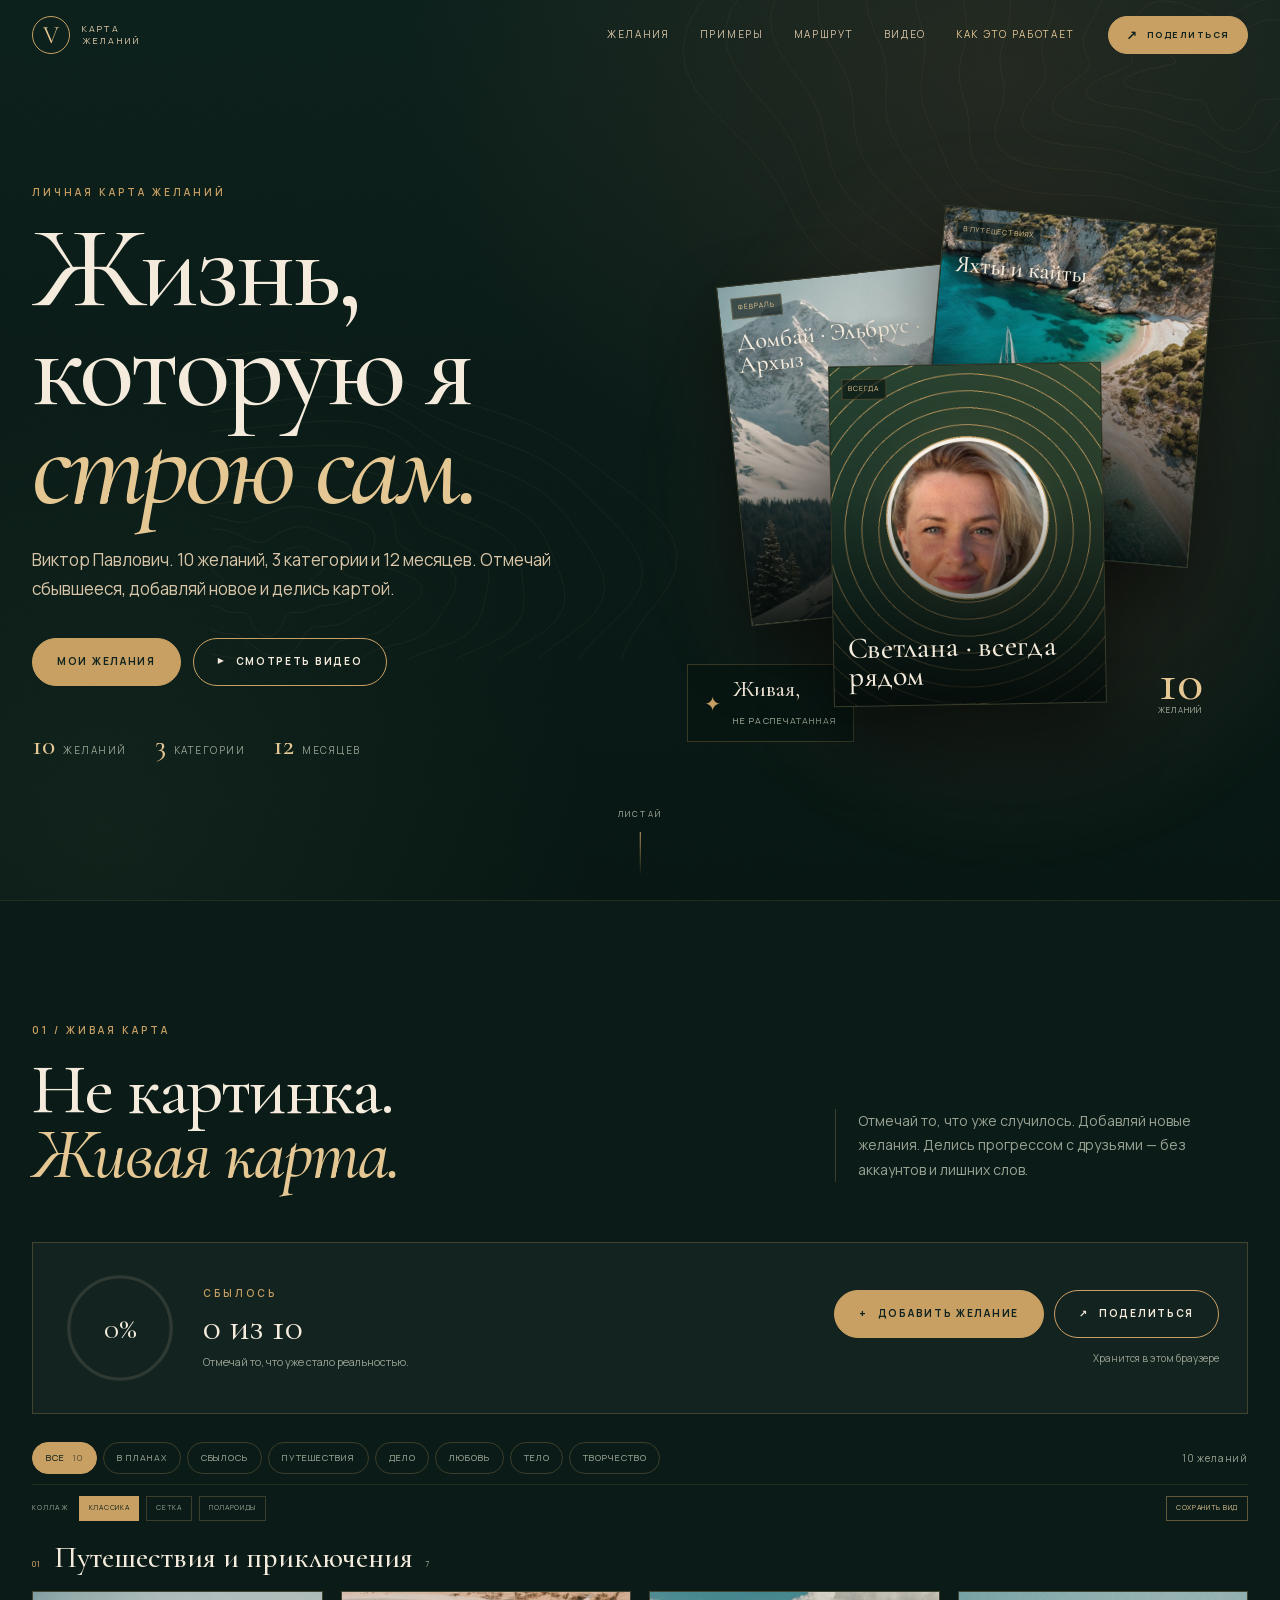
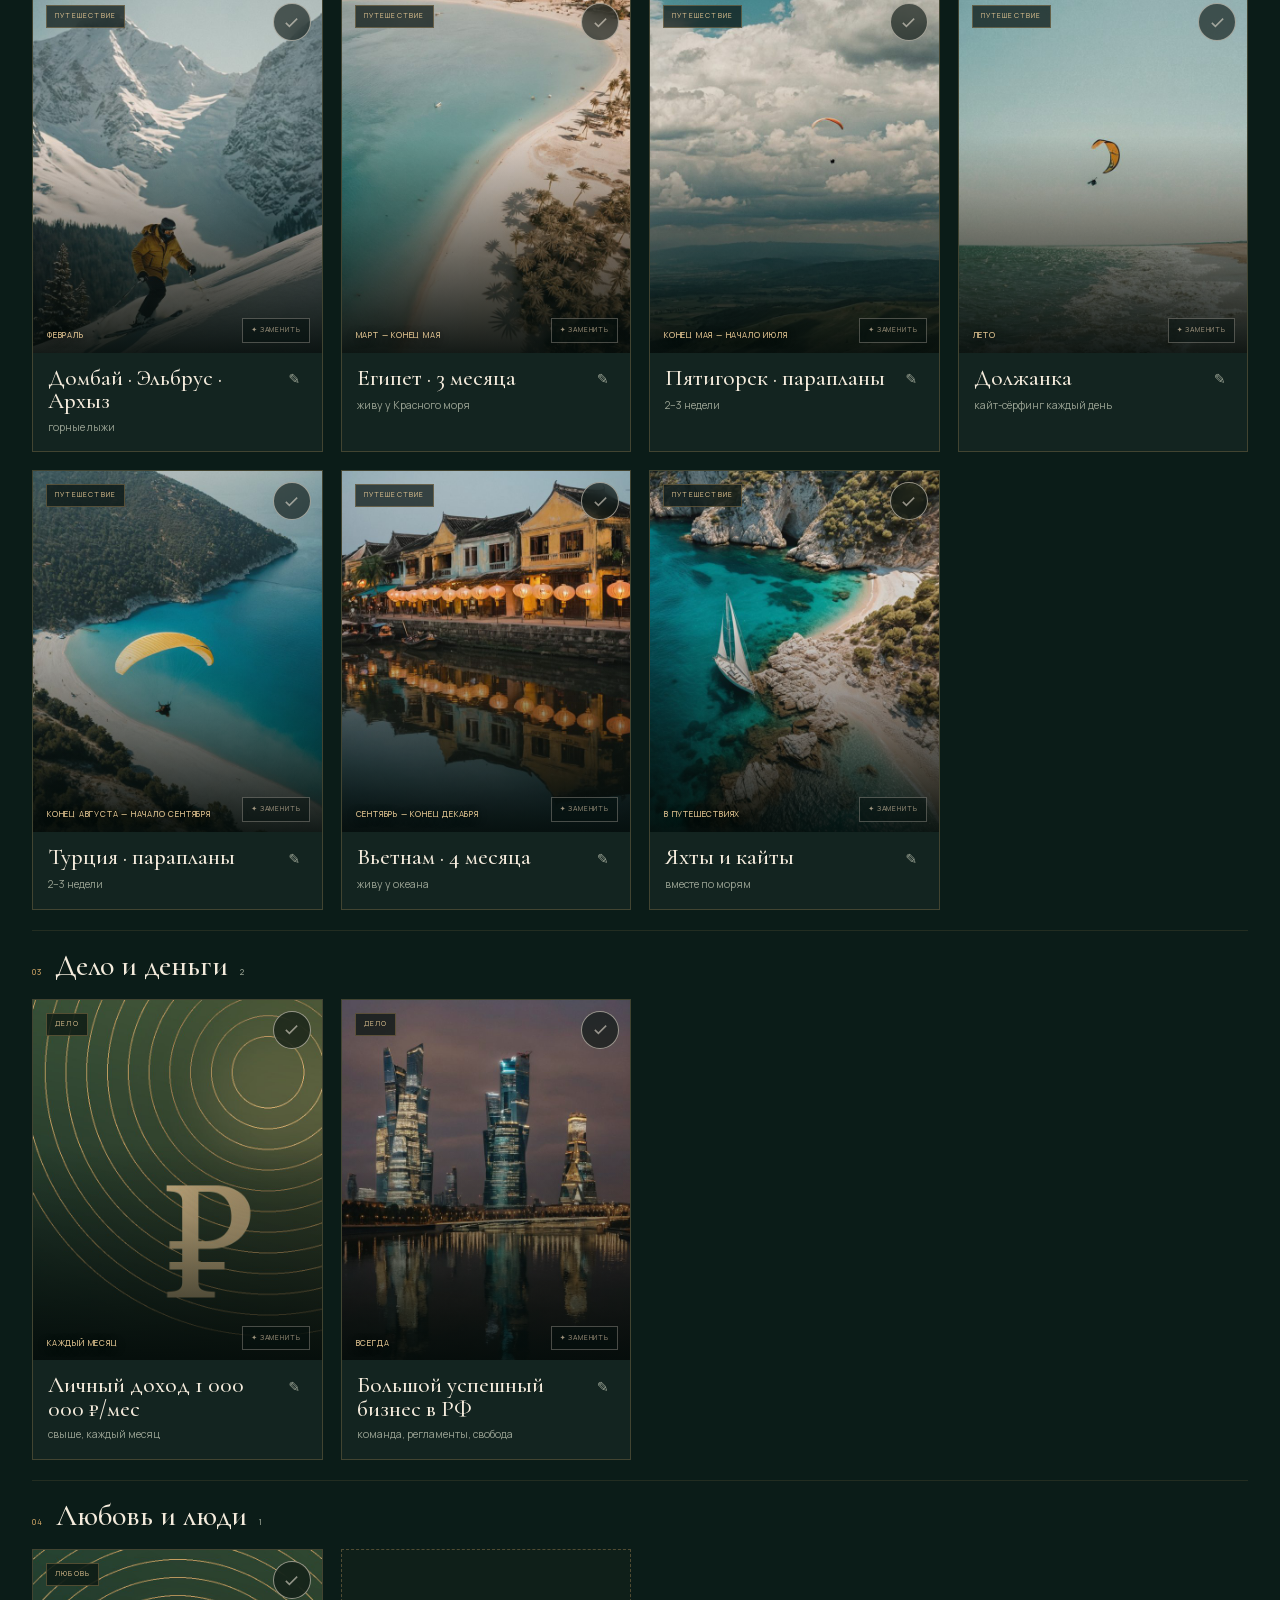
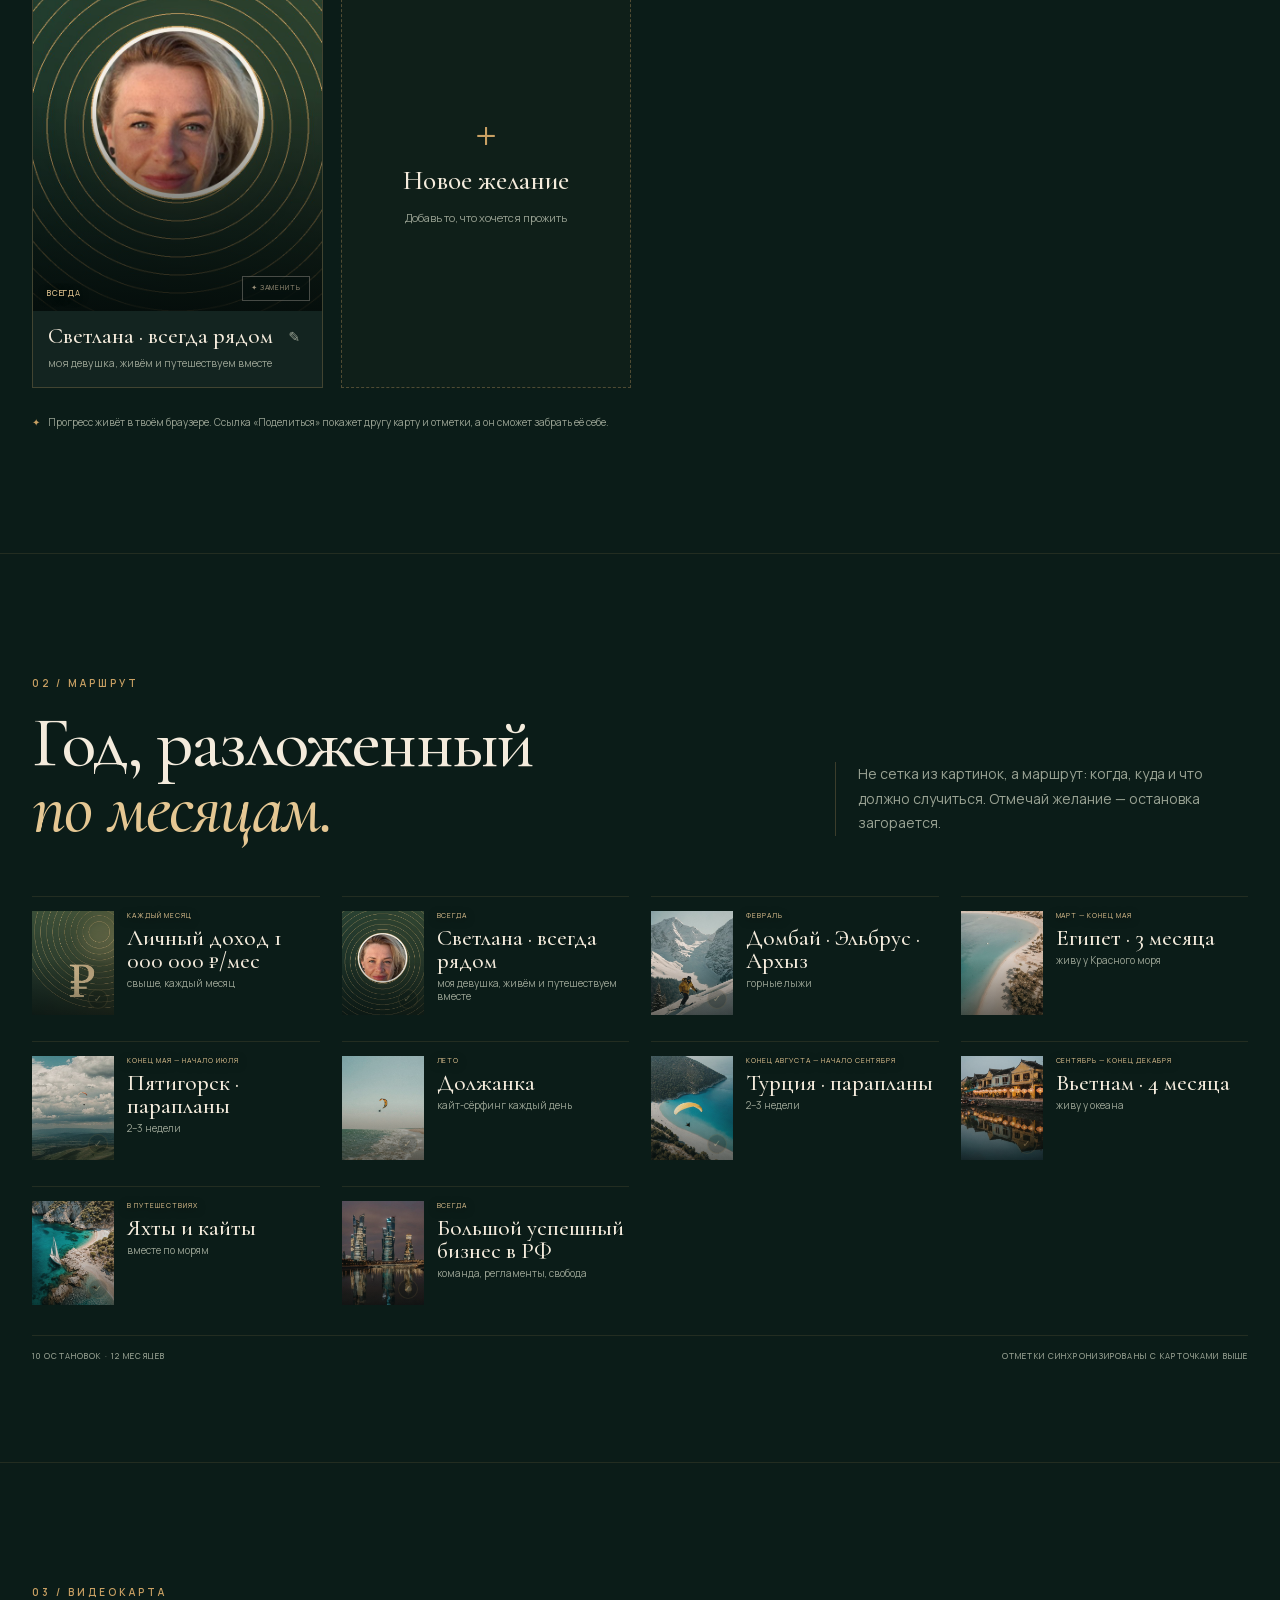
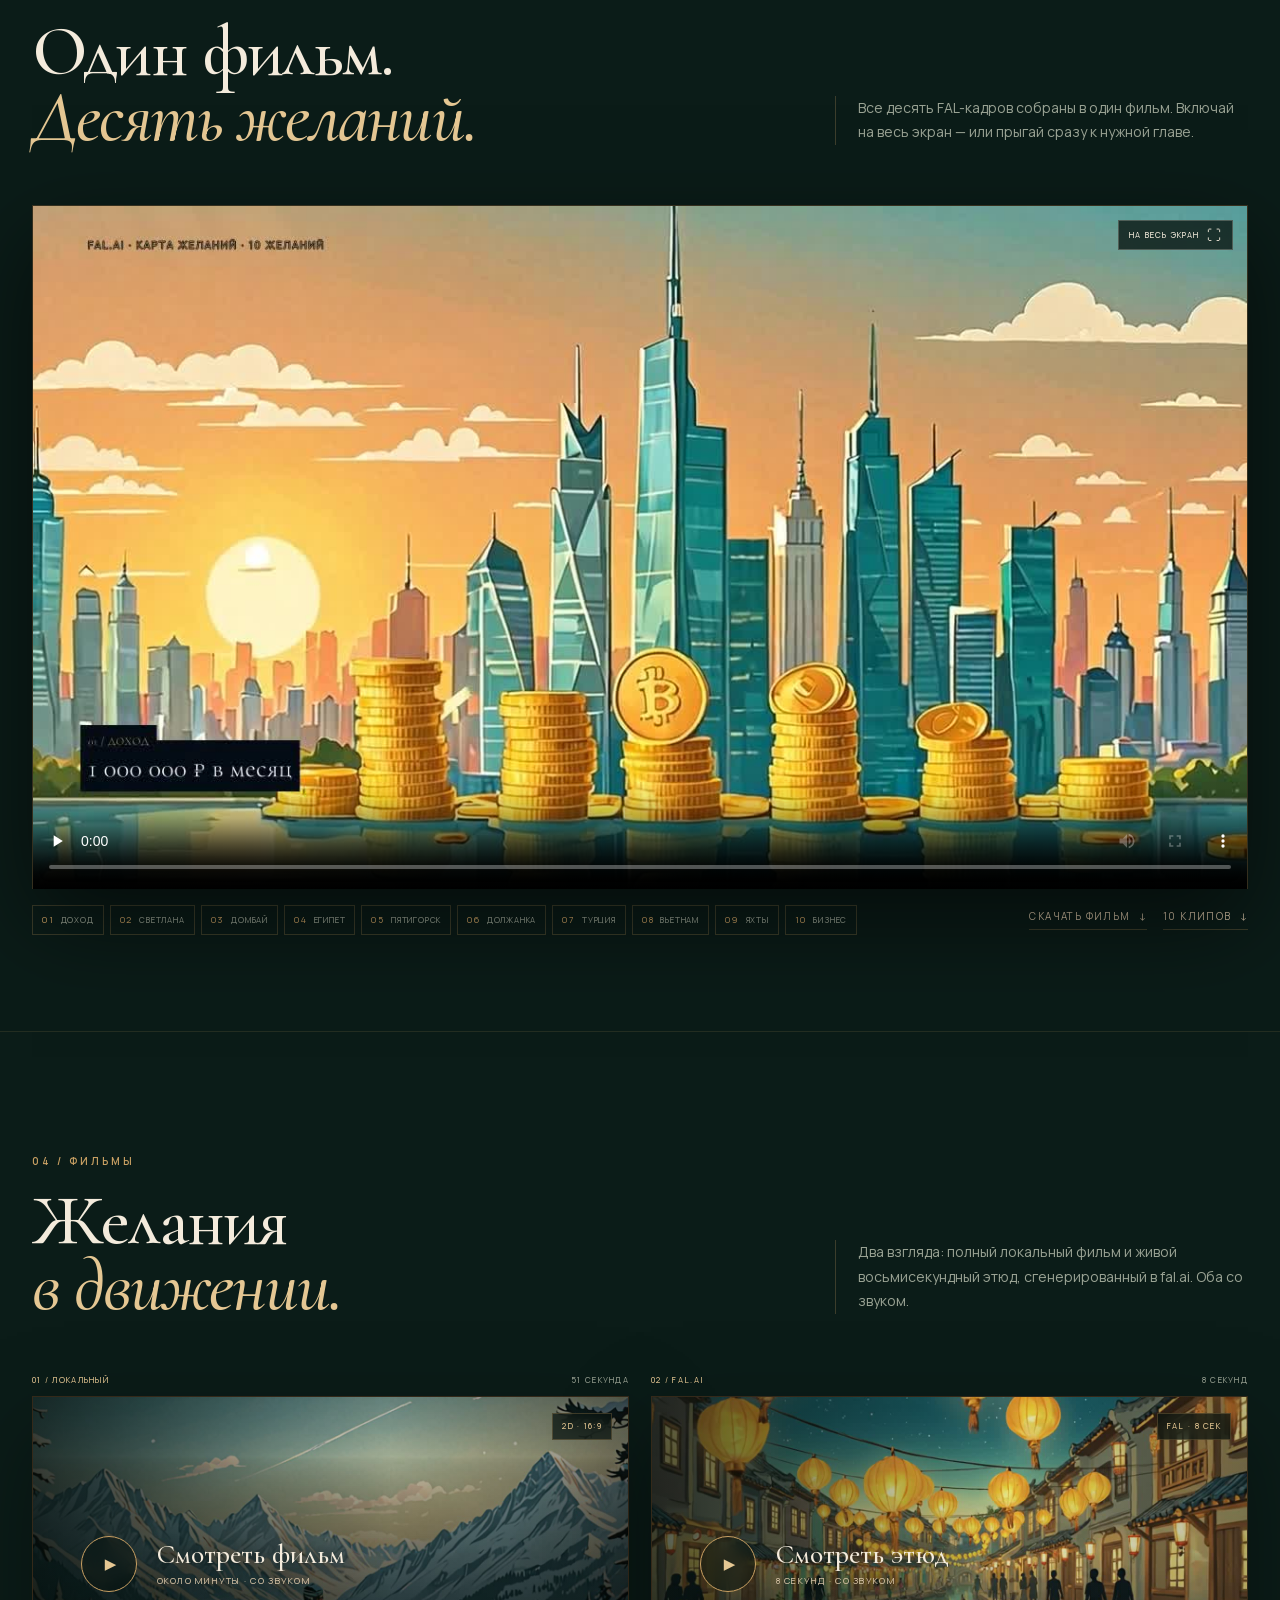
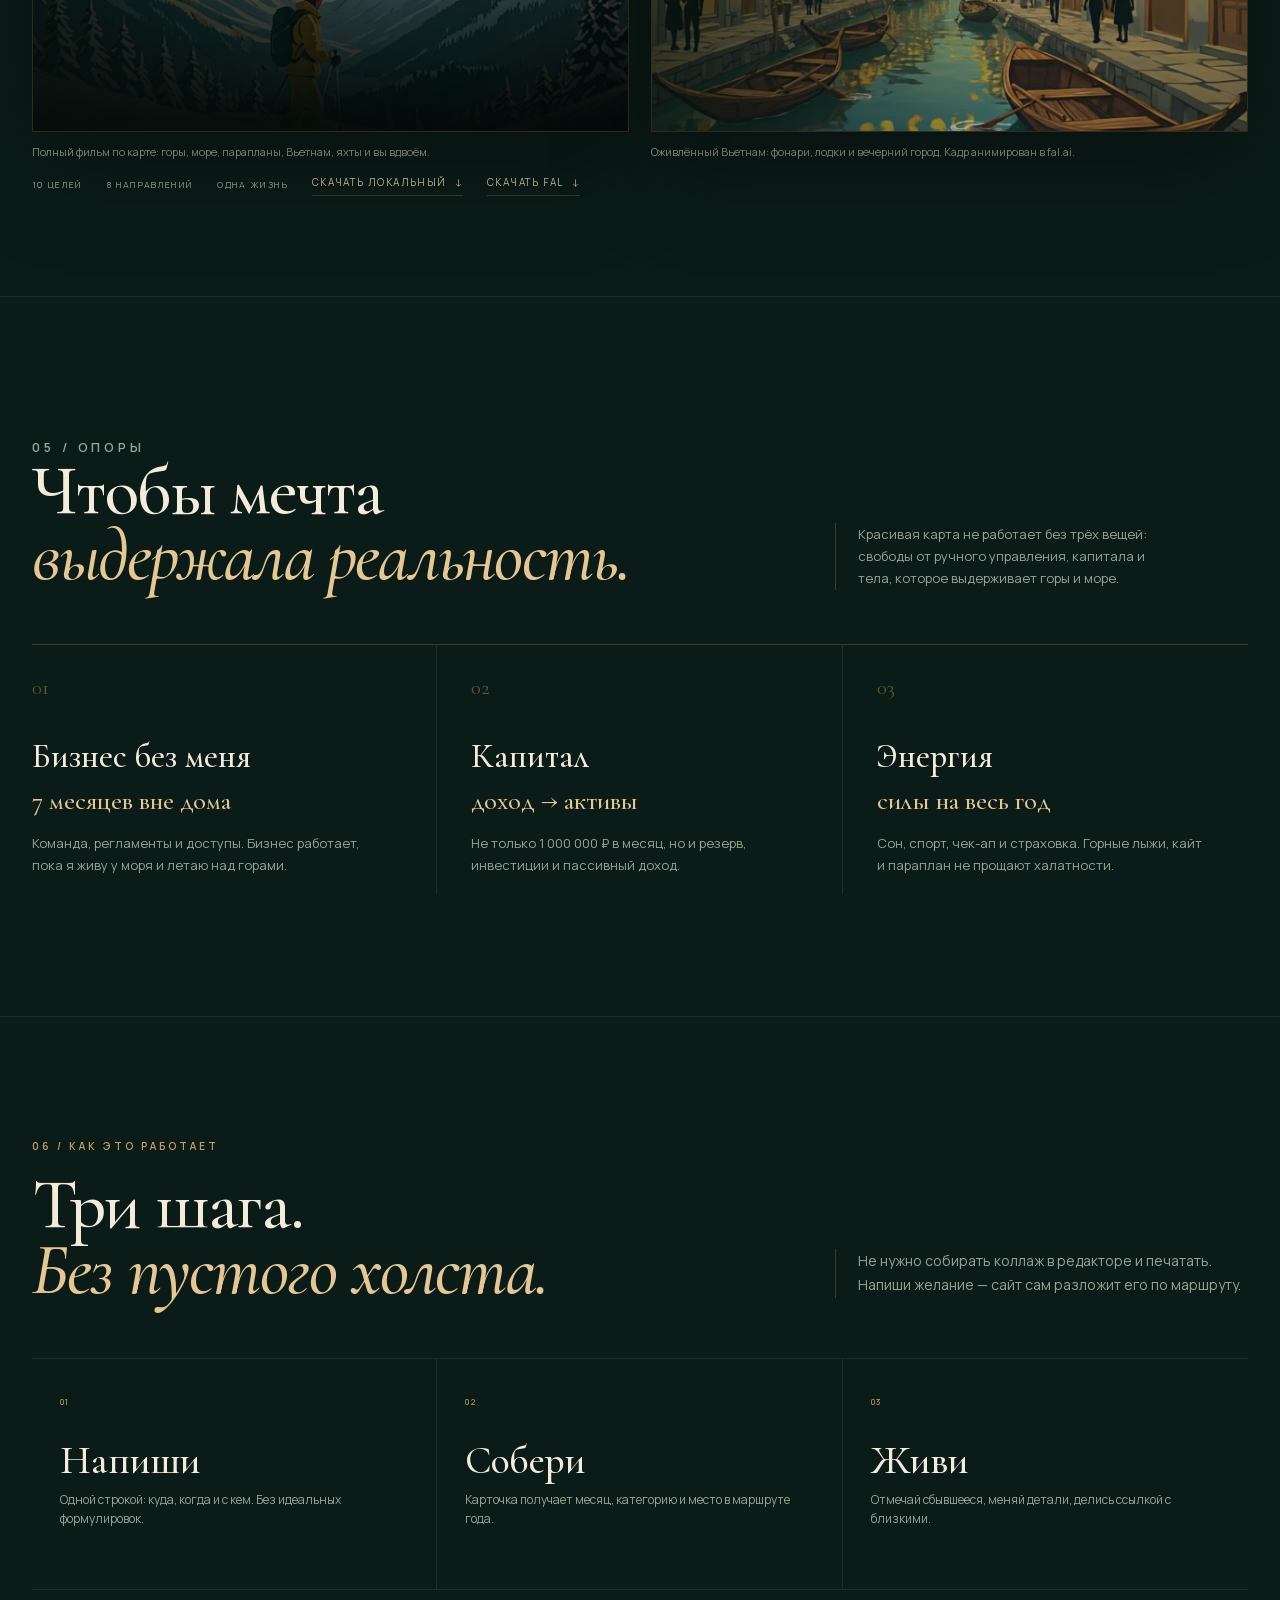
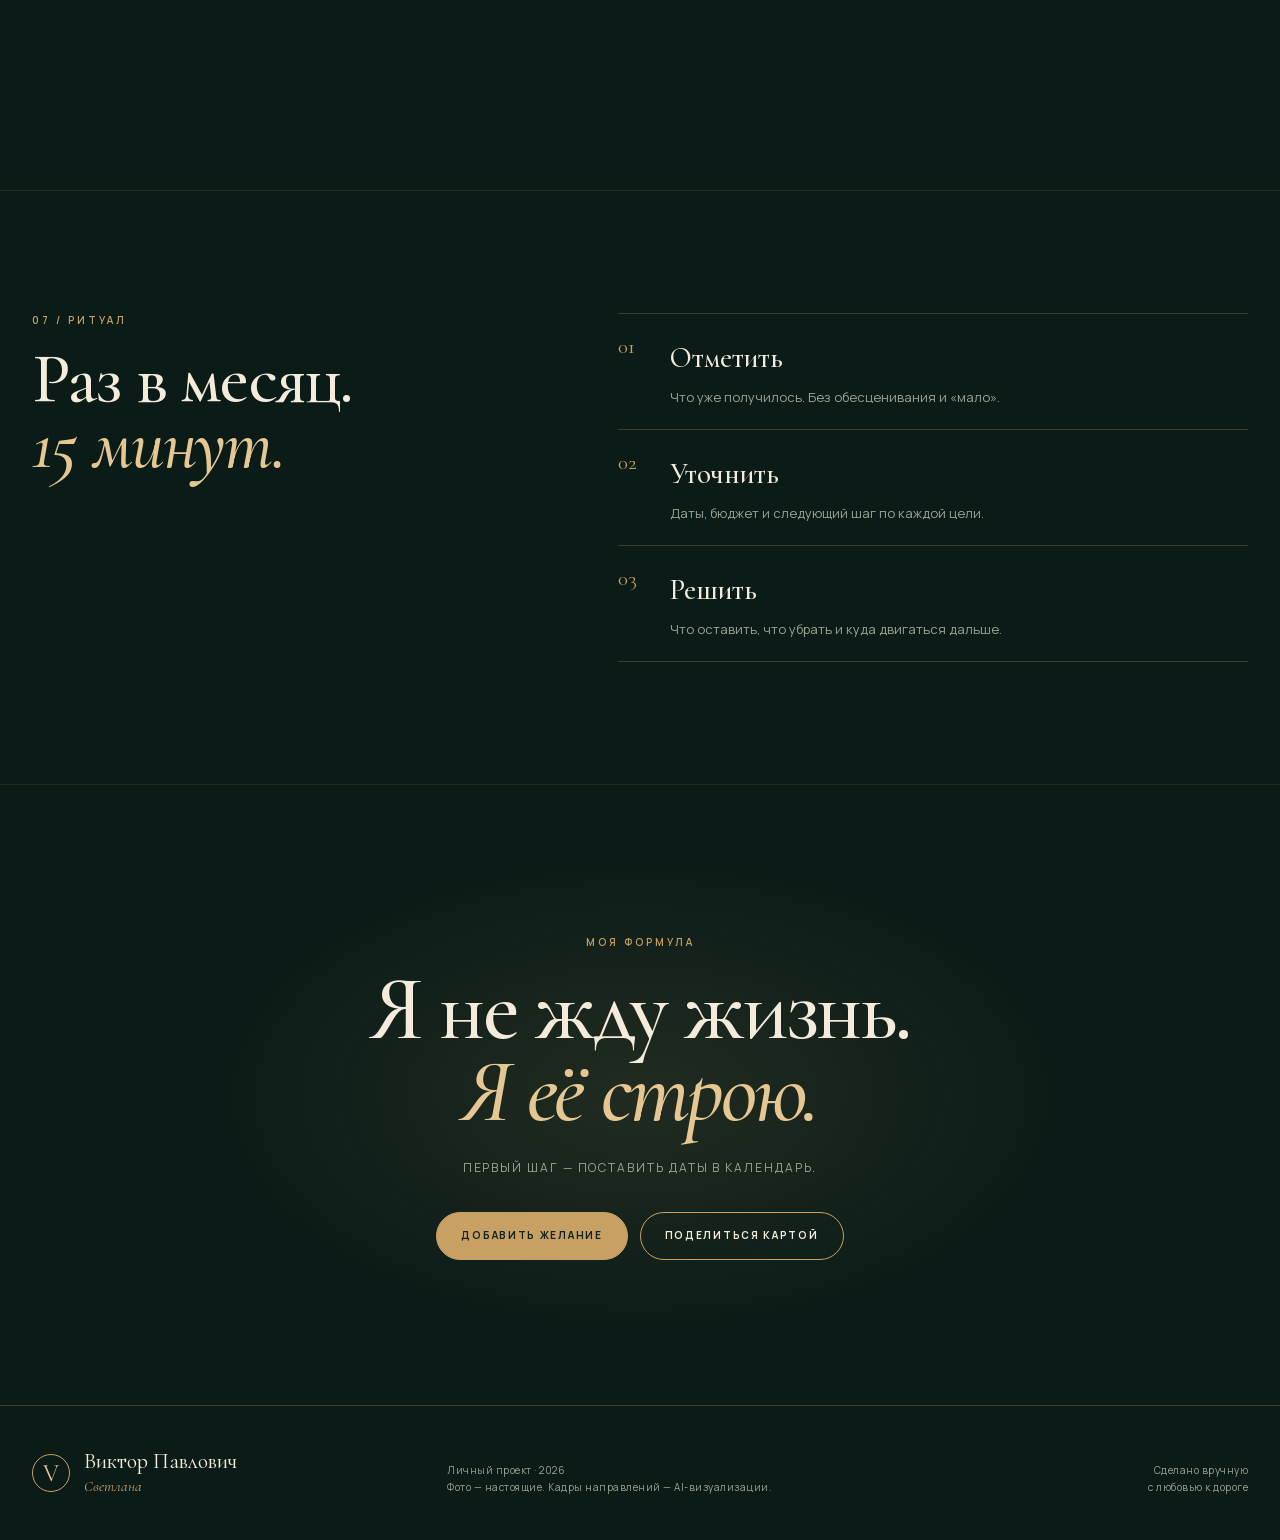
==== commit 7f322dba: "Примеры вынесены на отдельный лист с видом 2/4/5" ====
--- a/index.html
+++ b/index.html
@@ -21,7 +21,7 @@
 <link rel="preload" href="assets/fonts/CormorantGaramond-Regular.woff2" as="font" type="font/woff2" crossorigin>
 <link rel="preload" href="assets/fonts/Manrope-Regular.woff2" as="font" type="font/woff2" crossorigin>
 <link rel="stylesheet" href="style.css?v=24">
-<link rel="stylesheet" href="app.css?v=35">
+<link rel="stylesheet" href="app.css?v=36">
 <script>document.documentElement.classList.replace('no-js','js');</script>
 </head>
 <body>
@@ -35,7 +35,7 @@
     </a>
     <nav class="nav" id="nav" aria-label="Основная навигация">
       <a href="#wishes">Желания</a>
-      <a href="#examples">Примеры</a>
+      <a href="examples.html">Примеры</a>
       <a href="#route">Маршрут</a>
       <a href="#video-map">Видео</a>
       <a href="#how">Как это работает</a>
@@ -162,37 +162,11 @@
     </div>
   </section>
 
-  <section class="section examples-section" id="examples">
+  <section class="section route-section" id="route">
     <div class="container">
       <div class="section-head">
         <div>
-          <p class="eyebrow reveal">02 / Примеры</p>
-          <h2 class="reveal">50 желаний.<br><em>Для вдохновения.</em></h2>
-        </div>
-        <p class="section-note reveal">Готовые идеи по типам. Нажми «В мою карту» — желание появится у тебя с категорией и картинкой.</p>
-      </div>
-
-      <div class="example-toolbar reveal">
-        <div class="example-filters" role="group" aria-label="Тип примеров">
-          <button class="example-filter is-active" type="button" data-example-filter="all">Все <span>50</span></button>
-          <button class="example-filter" type="button" data-example-filter="travel">Путешествия</button>
-          <button class="example-filter" type="button" data-example-filter="body">Тело</button>
-          <button class="example-filter" type="button" data-example-filter="business">Дело</button>
-          <button class="example-filter" type="button" data-example-filter="love">Любовь</button>
-          <button class="example-filter" type="button" data-example-filter="creativity">Творчество</button>
-        </div>
-        <span class="example-count" id="exampleCount">50 идей</span>
-      </div>
-
-      <div class="wish-grid examples-grid is-mosaic" id="examplesGrid" aria-live="polite"></div>
-    </div>
-  </section>
-
-  <section class="section route-section" id="route">
-    <div class="container">
-      <div class="section-head">
-        <div>
-          <p class="eyebrow reveal">03 / Маршрут</p>
+          <p class="eyebrow reveal">02 / Маршрут</p>
           <h2 class="reveal">Год, разложенный<br><em>по месяцам.</em></h2>
         </div>
         <p class="section-note reveal">Не сетка из картинок, а маршрут: когда, куда и что должно случиться. Отмечай желание — остановка загорается.</p>
@@ -211,7 +185,7 @@
     <div class="container">
       <div class="section-head">
         <div>
-          <p class="eyebrow reveal">04 / Видеокарта</p>
+          <p class="eyebrow reveal">03 / Видеокарта</p>
           <h2 class="reveal">Один фильм.<br><em>Десять желаний.</em></h2>
         </div>
         <p class="section-note reveal">Все десять FAL-кадров собраны в один фильм. Включай на весь экран — или прыгай сразу к нужной главе.</p>
@@ -250,7 +224,7 @@
     <div class="container">
       <div class="section-head">
         <div>
-          <p class="eyebrow reveal">05 / Фильмы</p>
+          <p class="eyebrow reveal">04 / Фильмы</p>
           <h2 class="reveal">Желания<br><em>в движении.</em></h2>
         </div>
         <p class="section-note reveal">Два взгляда: полный локальный фильм и живой восьмисекундный этюд, сгенерированный в fal.ai. Оба со звуком.</p>
@@ -302,7 +276,7 @@
     <div class="container">
       <div class="section-head">
         <div>
-          <p class="eyebrow reveal">06 / Опоры</p>
+          <p class="eyebrow reveal">05 / Опоры</p>
           <h2 class="reveal">Чтобы мечта<br><em>выдержала реальность.</em></h2>
         </div>
         <p class="section-note reveal">Красивая карта не работает без трёх вещей: свободы от ручного управления, капитала и тела, которое выдерживает горы и море.</p>
@@ -335,7 +309,7 @@
     <div class="container">
       <div class="section-head">
         <div>
-          <p class="eyebrow reveal">07 / Как это работает</p>
+          <p class="eyebrow reveal">06 / Как это работает</p>
           <h2 class="reveal">Три шага.<br><em>Без пустого холста.</em></h2>
         </div>
         <p class="section-note reveal">Не нужно собирать коллаж в редакторе и печатать. Напиши желание — сайт сам разложит его по маршруту.</p>
@@ -370,7 +344,7 @@
     <div class="container">
       <div class="ritual-grid">
         <div>
-          <p class="eyebrow reveal">08 / Ритуал</p>
+          <p class="eyebrow reveal">07 / Ритуал</p>
           <h2 class="reveal">Раз в месяц.<br><em>15 минут.</em></h2>
         </div>
         <ol class="steps">
@@ -565,6 +539,7 @@
 <div class="toast" id="toast" role="status" aria-live="polite"></div>
 <canvas class="confetti" id="confetti" aria-hidden="true"></canvas>
 
-<script src="script.js?v=38" defer></script>
+<script src="examples-data.js?v=1"></script>
+<script src="script.js?v=39" defer></script>
 </body>
 </html>
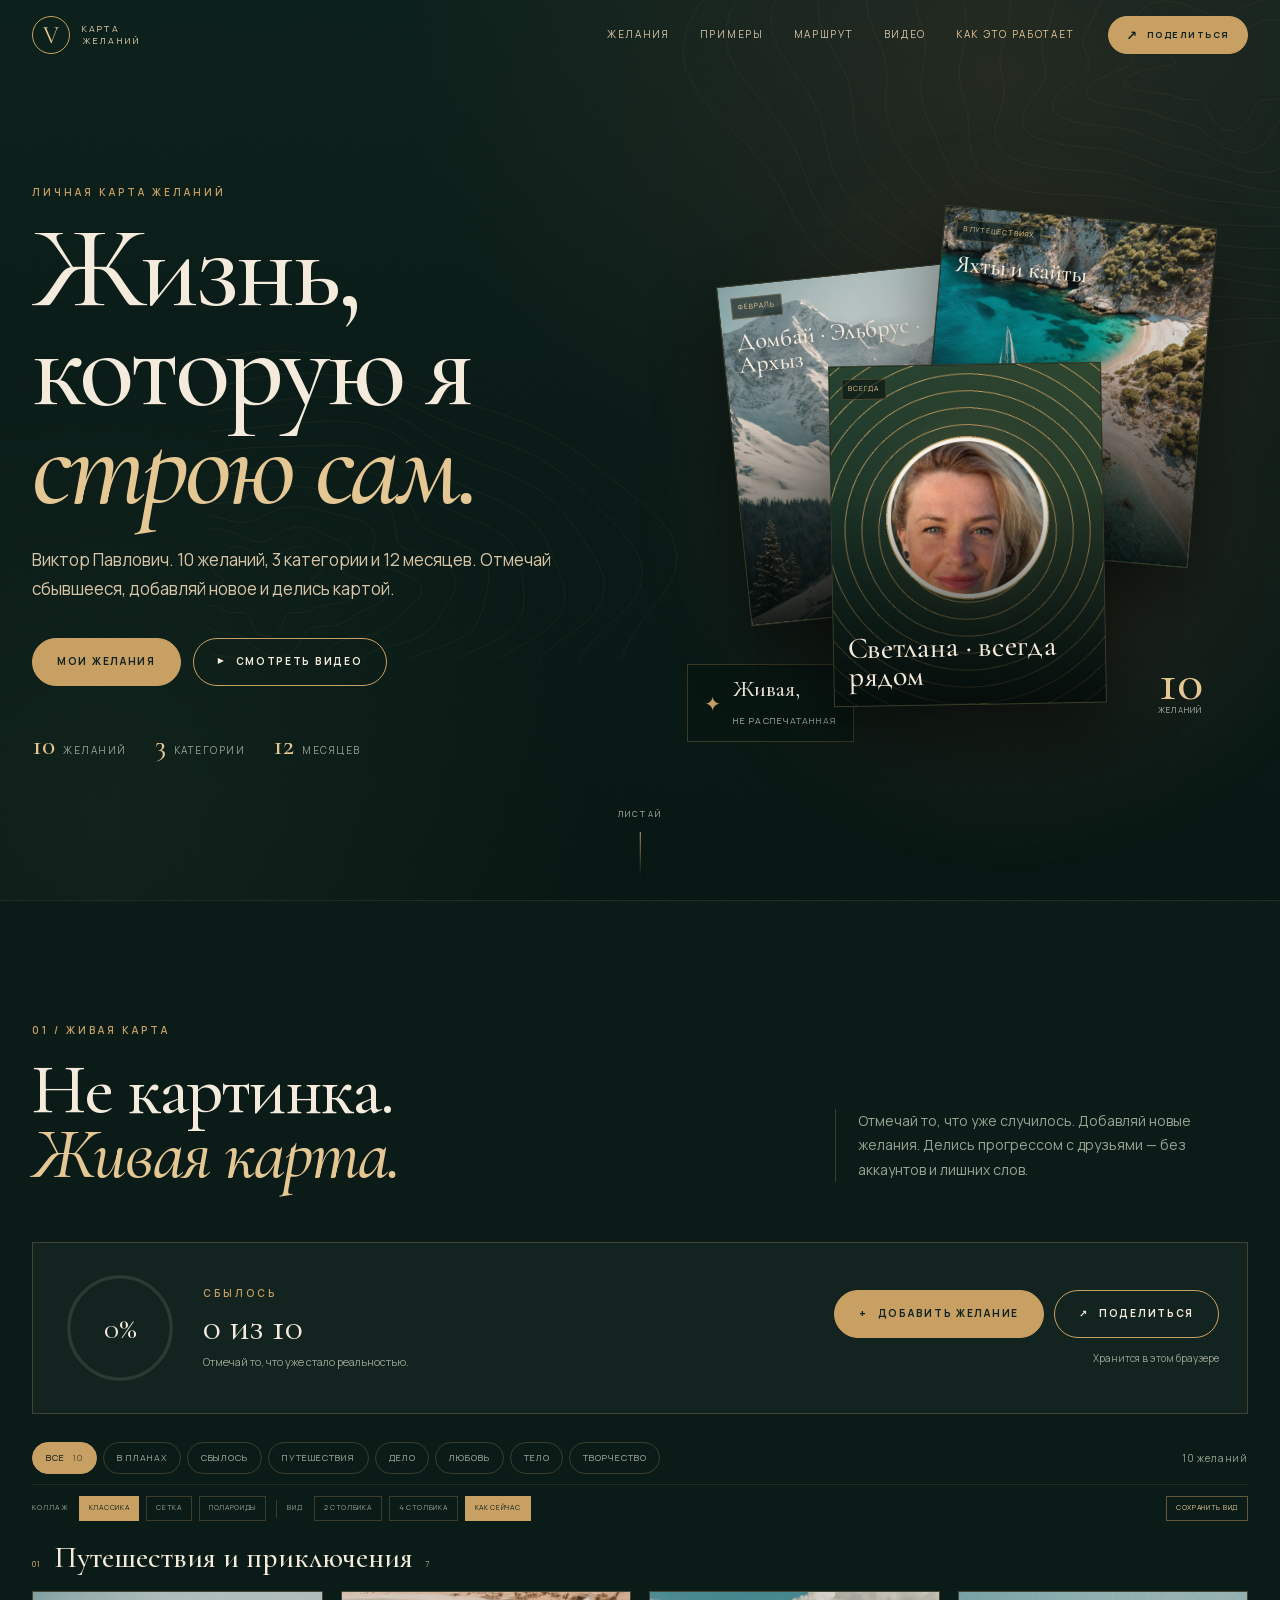
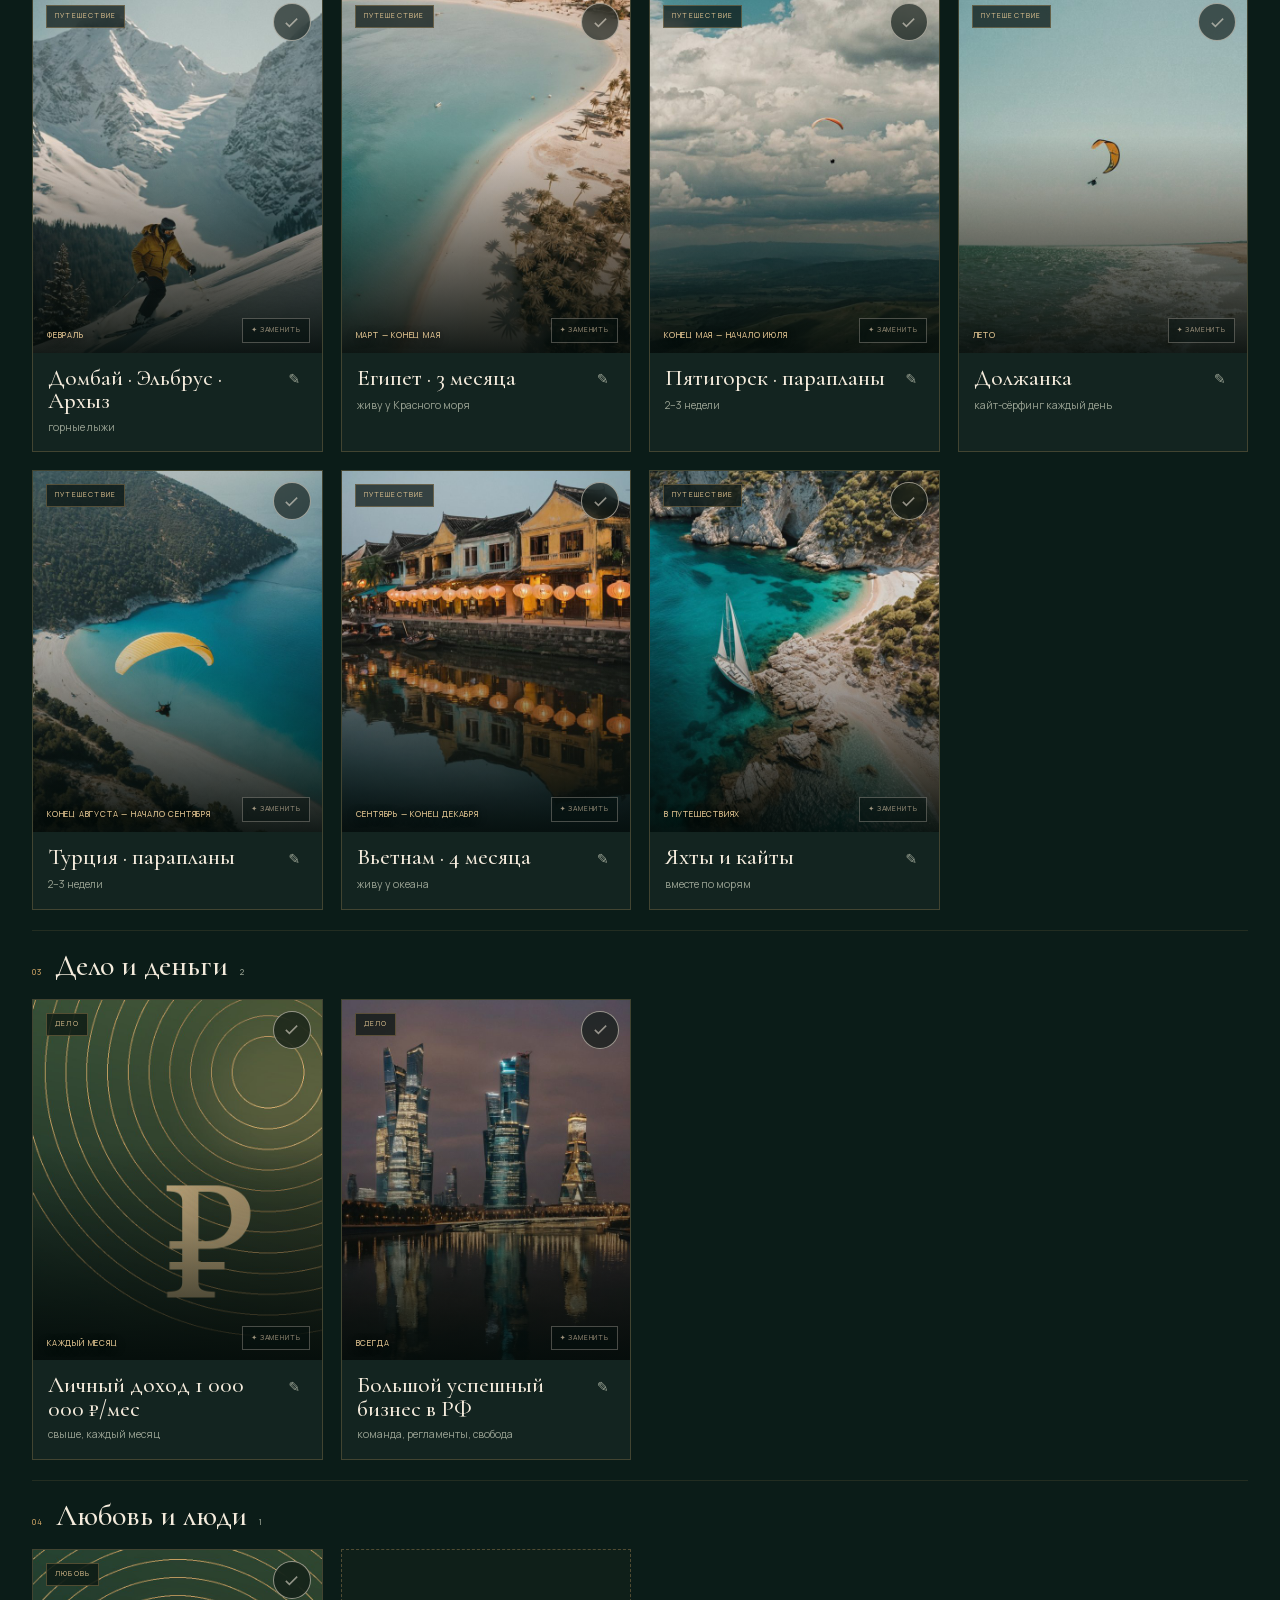
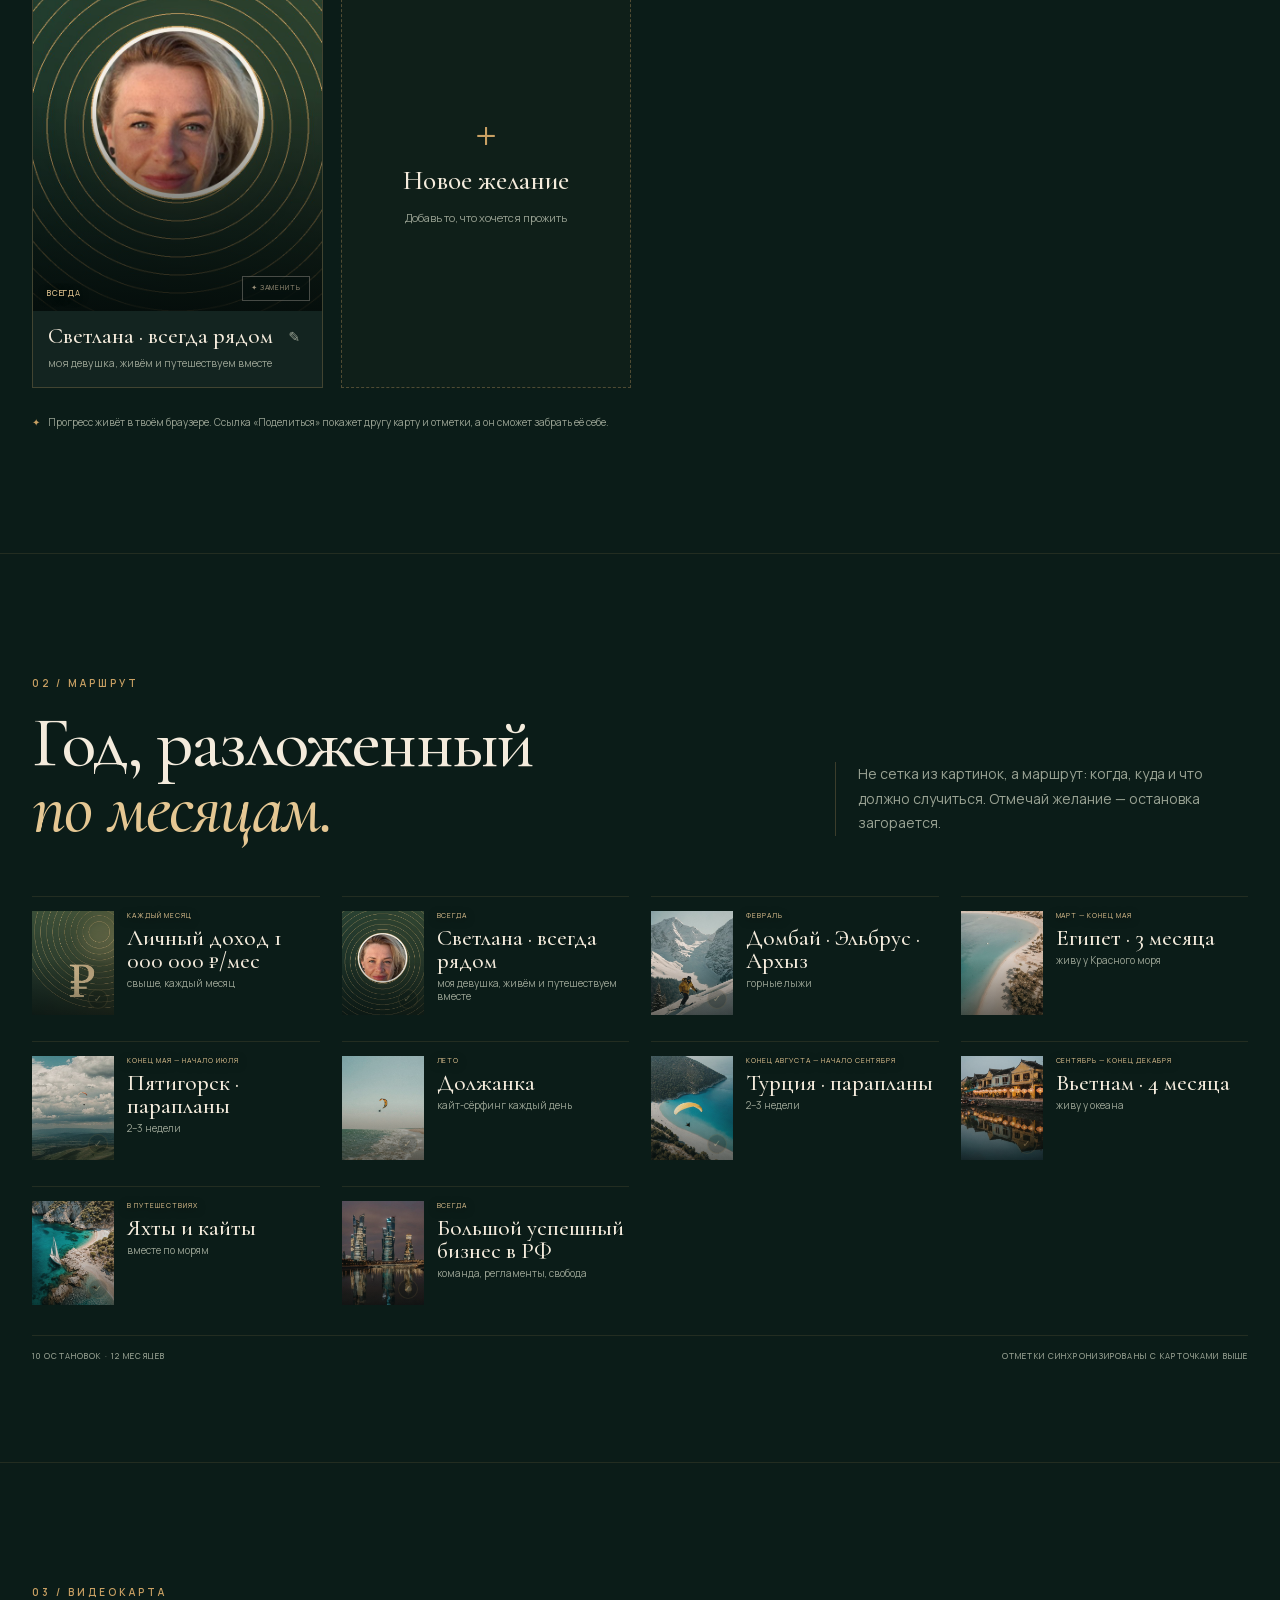
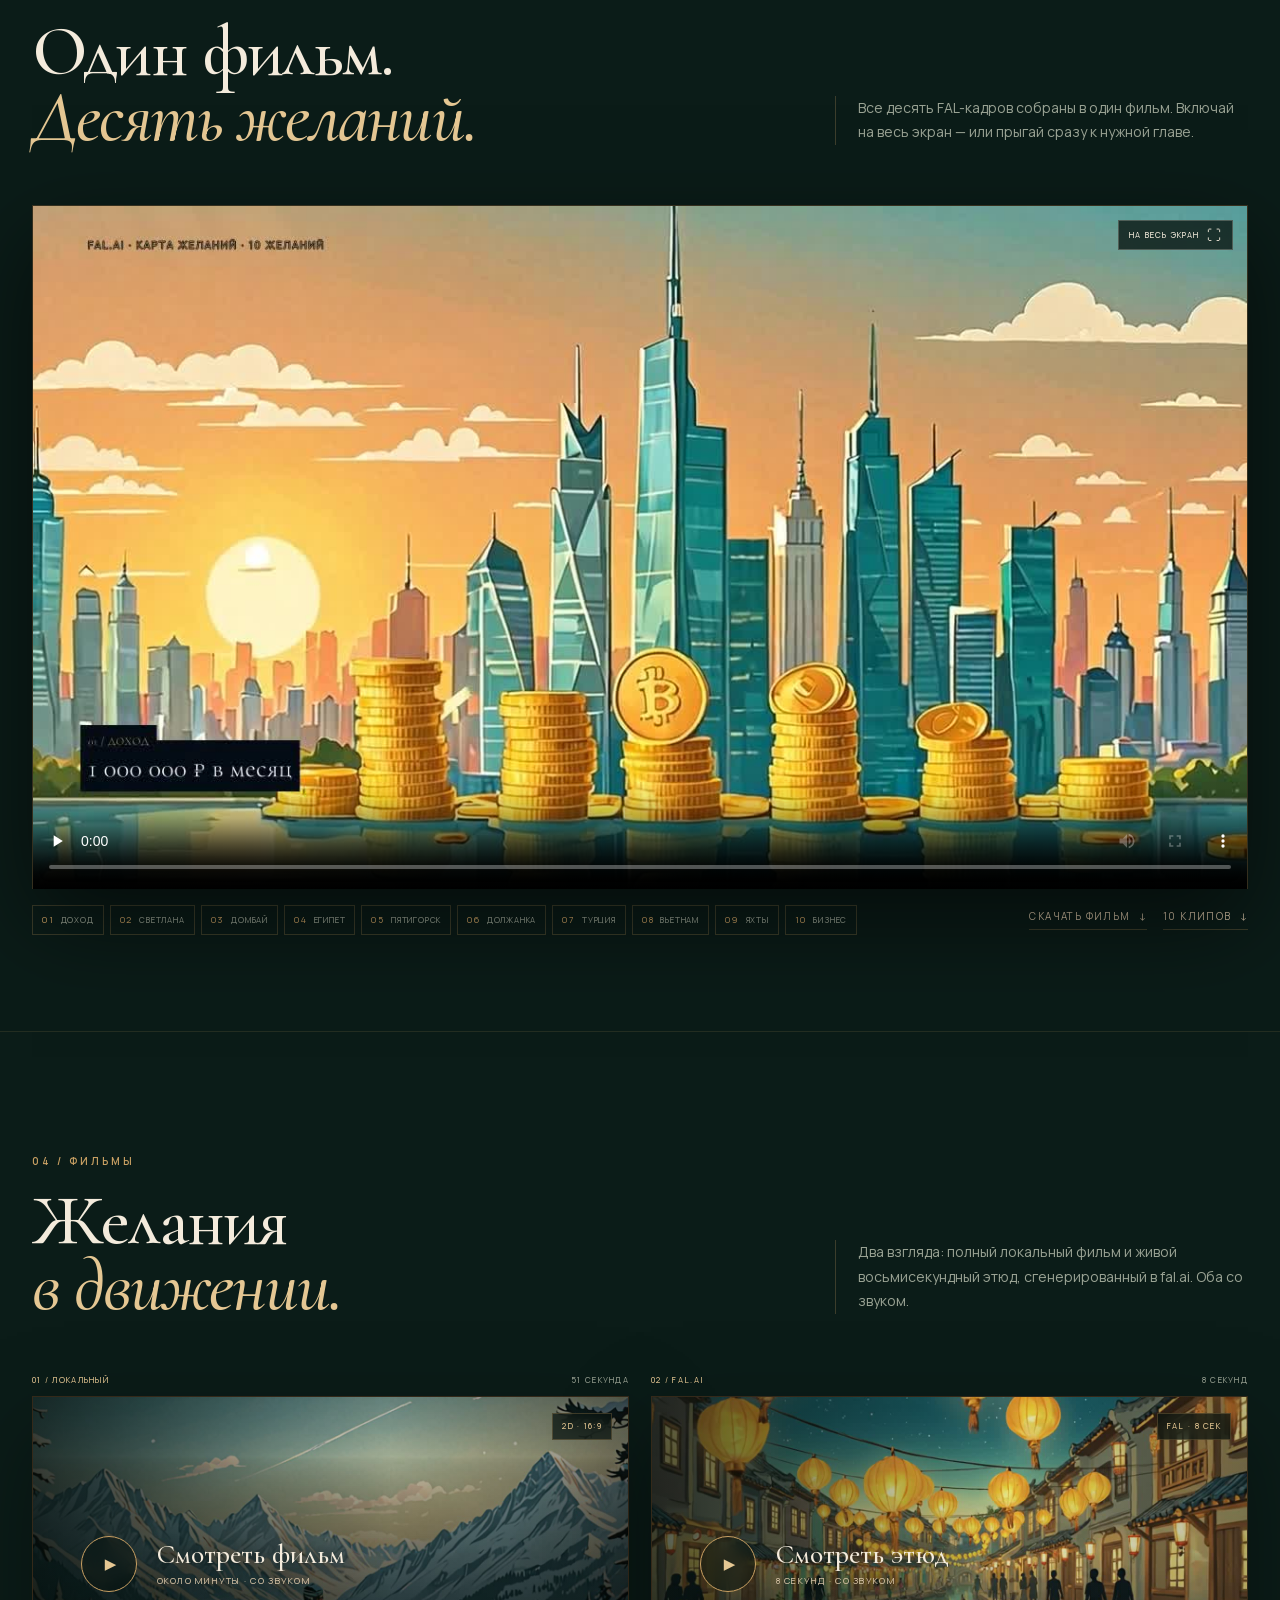
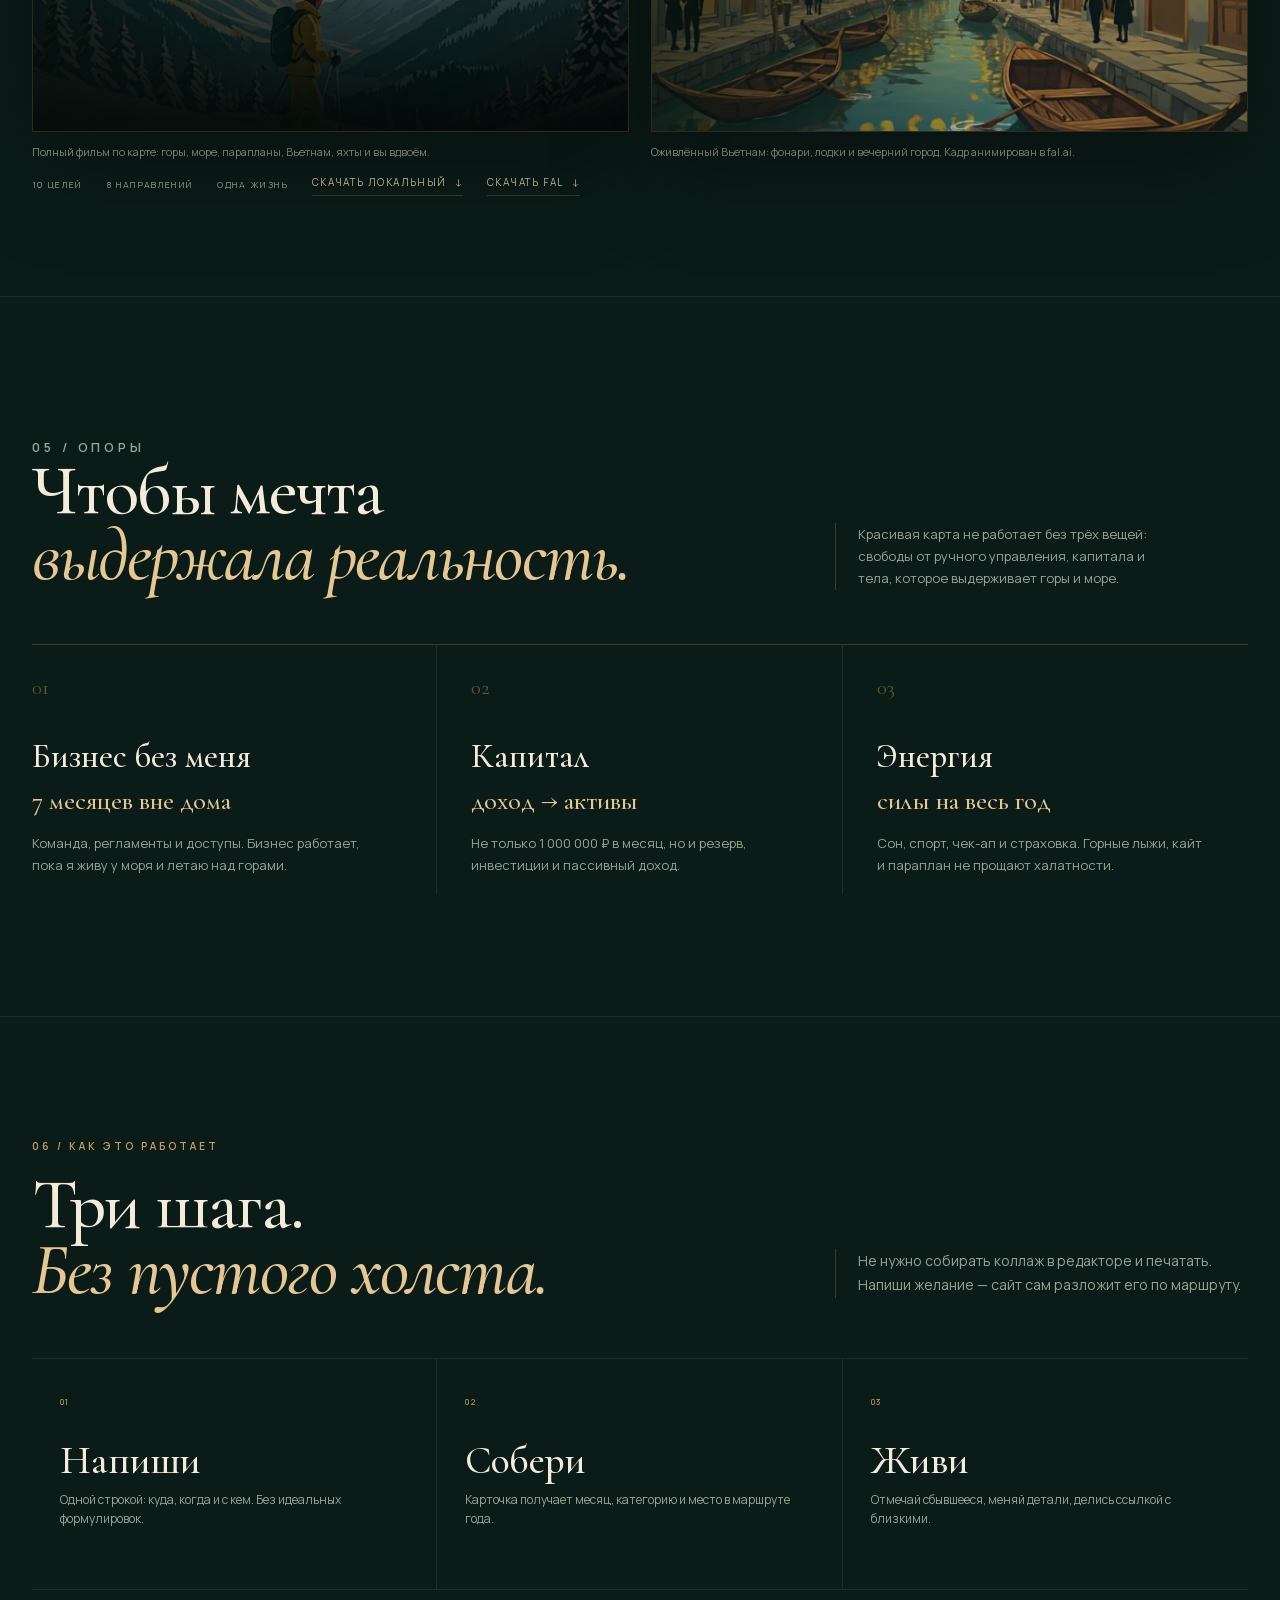
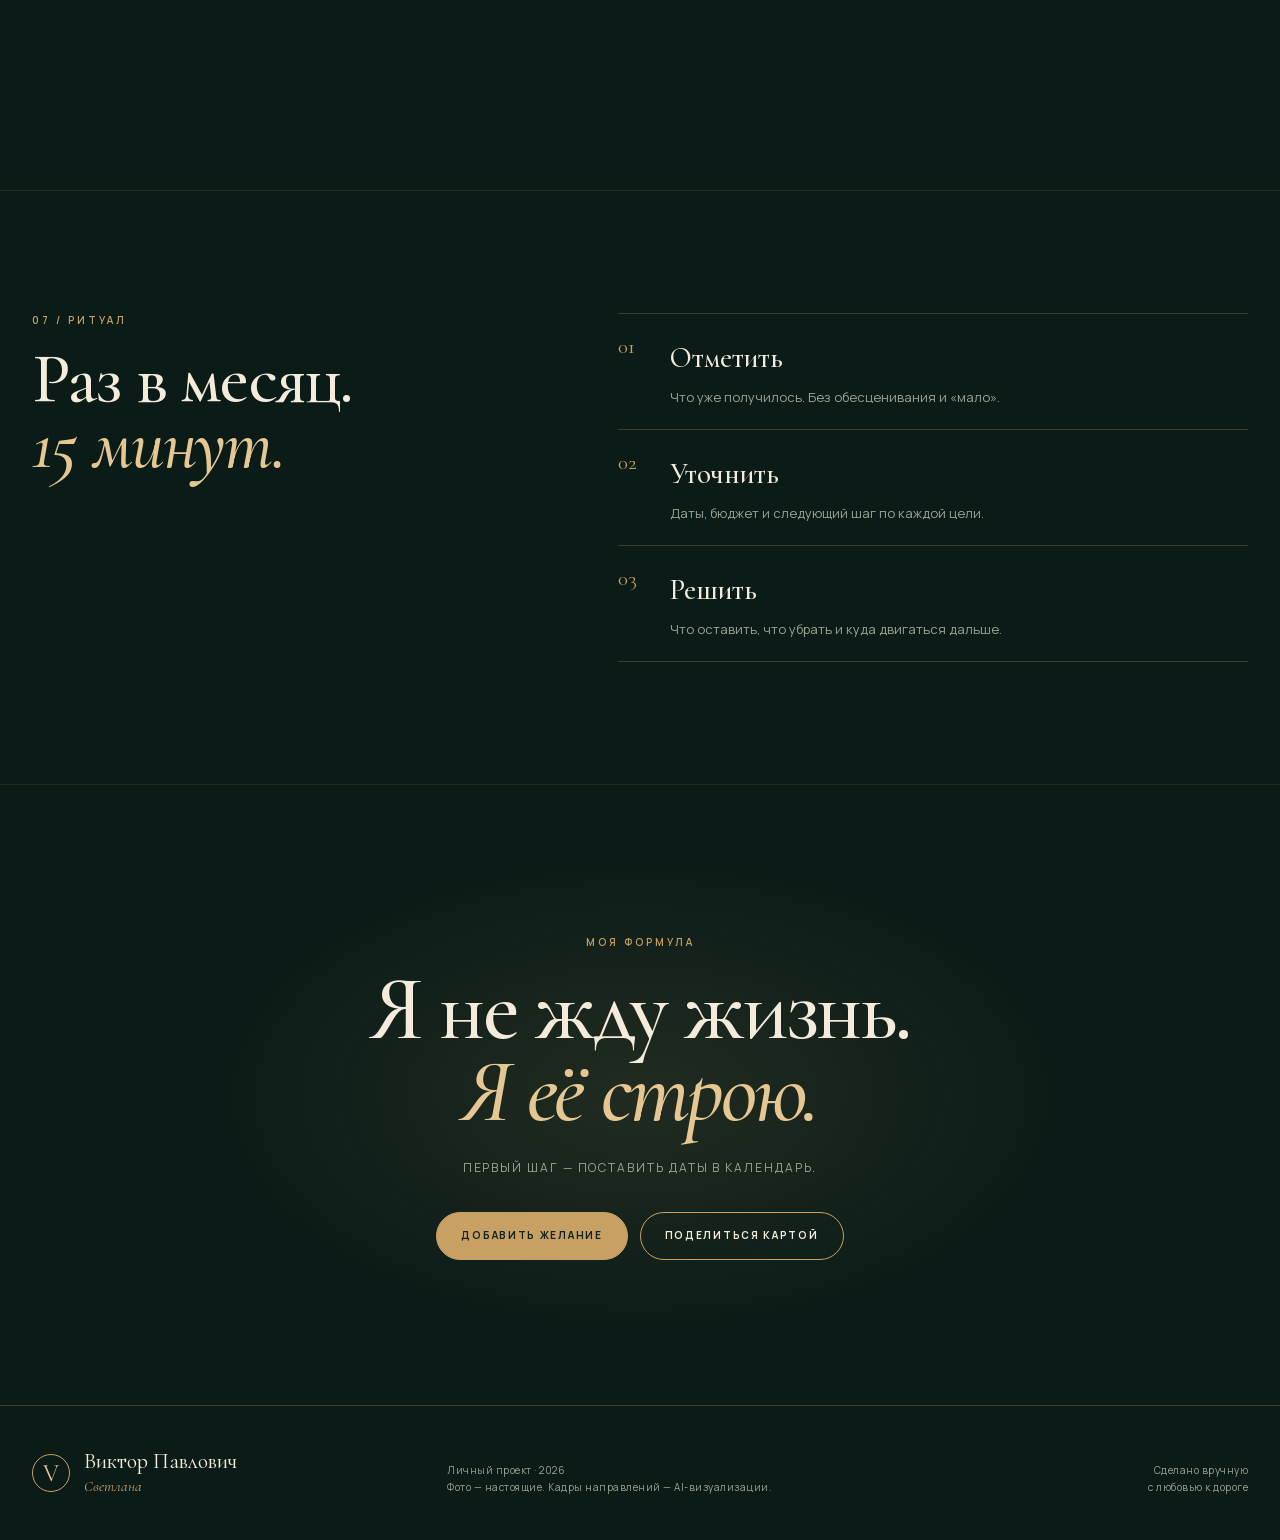
==== commit e2f07c1a: "Вид своей карты: 2/4 столбика и как сейчас" ====
--- a/index.html
+++ b/index.html
@@ -149,6 +149,11 @@
         <button class="collage-quick-tab is-active" type="button" data-collage-layout="mosaic" aria-pressed="true">Классика</button>
         <button class="collage-quick-tab" type="button" data-collage-layout="grid" aria-pressed="false">Сетка</button>
         <button class="collage-quick-tab" type="button" data-collage-layout="polaroid" aria-pressed="false">Полароиды</button>
+        <span class="quick-sep" aria-hidden="true"></span>
+        <span class="collage-quick-label">Вид</span>
+        <button class="view-quick-tab" type="button" data-grid-cols="2" aria-pressed="false">2 столбика</button>
+        <button class="view-quick-tab" type="button" data-grid-cols="4" aria-pressed="false">4 столбика</button>
+        <button class="view-quick-tab is-active" type="button" data-grid-cols="current" aria-pressed="true">Как сейчас</button>
         <button class="collage-save" id="saveCollageView" type="button">Сохранить вид</button>
       </div>
 
@@ -489,11 +494,6 @@
       <span>Детали (необязательно)</span>
       <input id="imageDetails" type="text" maxlength="120" placeholder="Ракурс, настроение, одежда">
     </label>
-    <div class="image-gallery-wrap" id="imageGalleryWrap" hidden>
-      <p class="eyebrow">Мои кадры</p>
-      <div class="image-gallery" id="imageGallery"></div>
-    </div>
-
     <div class="image-count-row">
       <label class="field">
         <span>Сколько вариантов</span>
@@ -514,6 +514,11 @@
       <button class="btn" type="button" id="generateImage">Сгенерировать</button>
     </div>
     <p class="micro" id="imageStatus">Без аккаунта. Генерация занимает 10–20 секунд.</p>
+
+    <div class="image-gallery-wrap" id="imageGalleryWrap" hidden>
+      <p class="eyebrow">Мои кадры</p>
+      <div class="image-gallery" id="imageGallery"></div>
+    </div>
   </div>
 </div>
 
--- a/app.css
+++ b/app.css
@@ -999,3 +999,34 @@
   .image-gallery { grid-template-columns: repeat(2, minmax(0, 1fr)); }
   .image-count-row { grid-template-columns: 1fr; gap: 0; }
 }
+
+/* view controls for own wish grid */
+.quick-sep { width: 1px; height: 18px; margin: 0 3px; background: var(--line); }
+.view-quick-tab {
+  padding: 6px 9px;
+  border: 1px solid var(--line);
+  background: transparent;
+  color: var(--muted);
+  font-family: "Manrope", sans-serif;
+  font-size: 7px;
+  letter-spacing: 0.1em;
+  text-transform: uppercase;
+  cursor: pointer;
+}
+.view-quick-tab:hover { color: var(--cream); border-color: rgba(201, 160, 99, 0.55); }
+.view-quick-tab.is-active { background: var(--gold); border-color: var(--gold); color: #10231d; }
+
+.wish-grid.view-2 { grid-template-columns: repeat(2, minmax(0, 1fr)); gap: 28px 22px; }
+.wish-grid.view-4 { grid-template-columns: repeat(4, minmax(0, 1fr)); }
+.wish-grid.view-2 .wish-body h3 { font-size: 32px; }
+.wish-grid.view-2 .wish-media { aspect-ratio: 4 / 5; }
+@media (max-width: 900px) {
+  .wish-grid.view-4 { grid-template-columns: repeat(2, minmax(0, 1fr)); }
+}
+@media (max-width: 620px) {
+  .wish-grid.view-2,
+  .wish-grid.view-4 { grid-template-columns: repeat(2, minmax(0, 1fr)); gap: 16px 12px; }
+  .wish-grid.view-2 .wish-body h3 { font-size: 23px; }
+  .quick-sep { display: none; }
+  .view-quick-tab { padding: 5px 7px; font-size: 6px; }
+}
